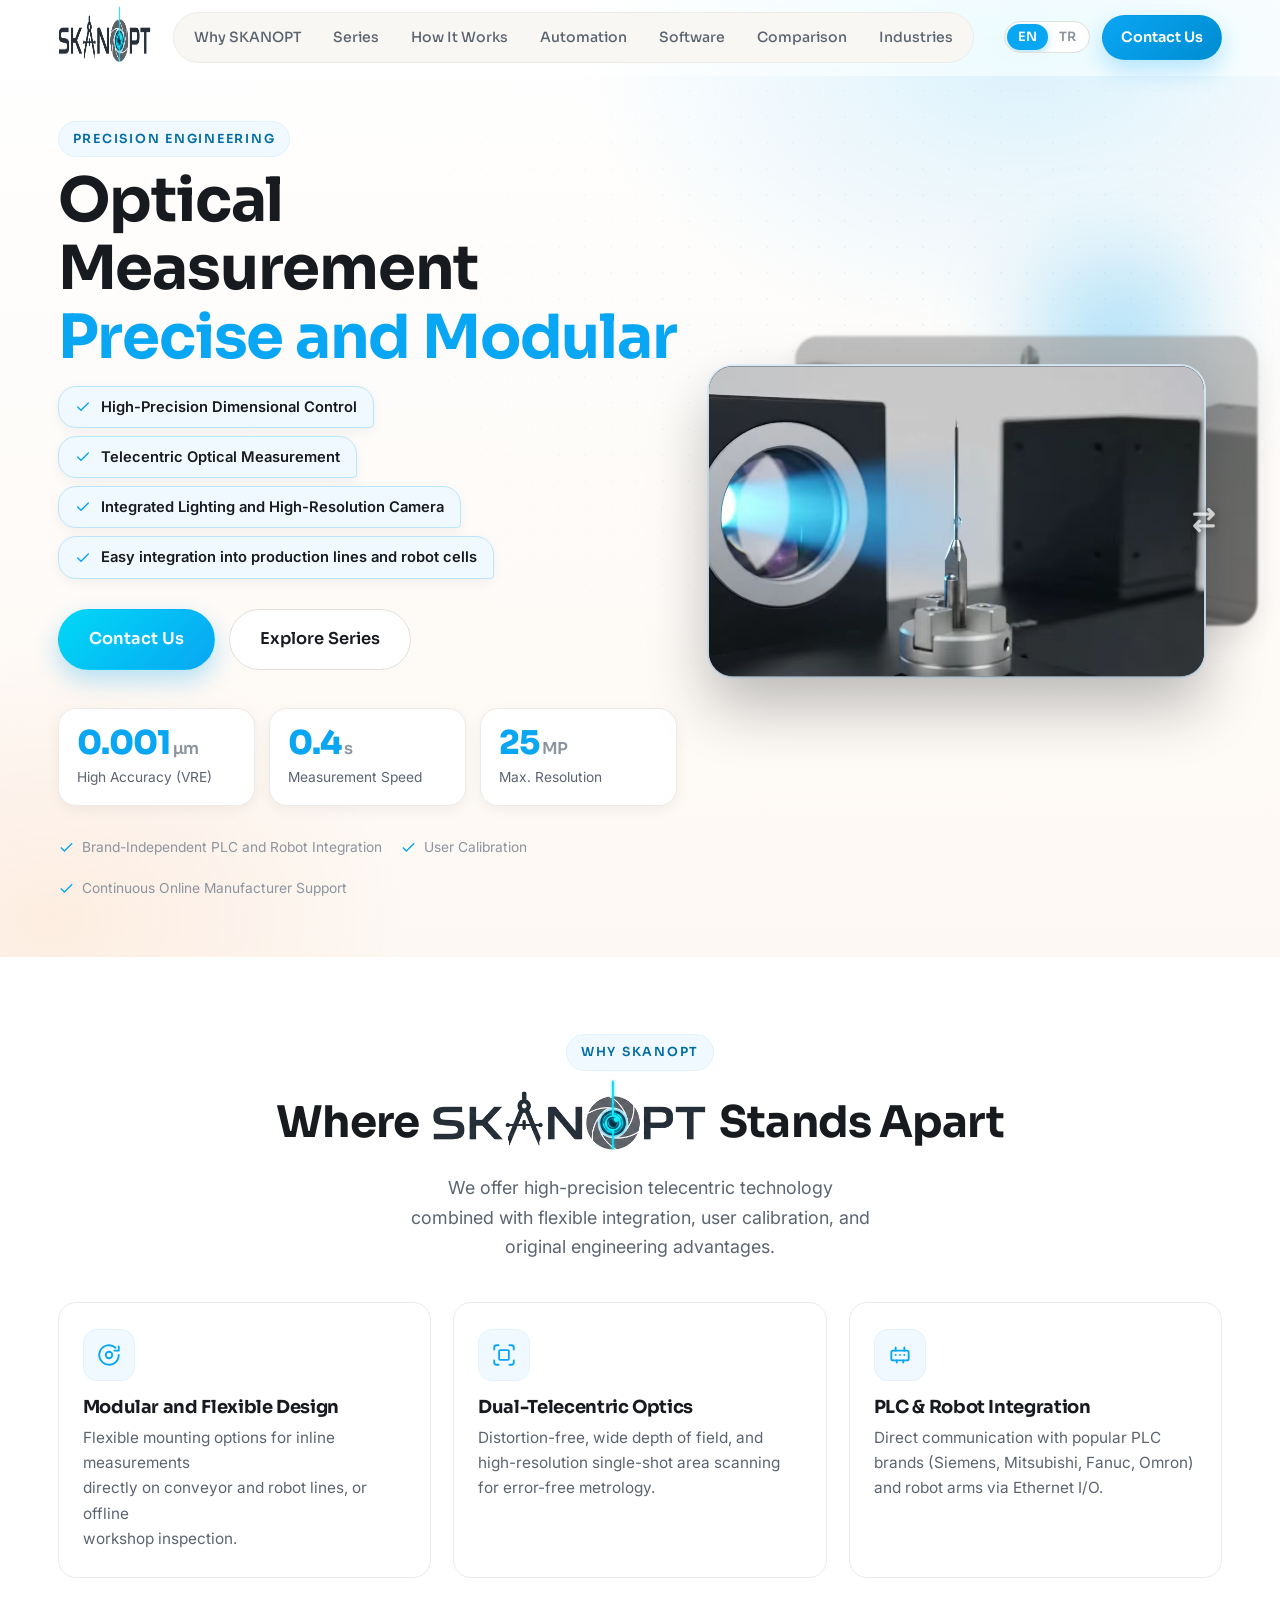
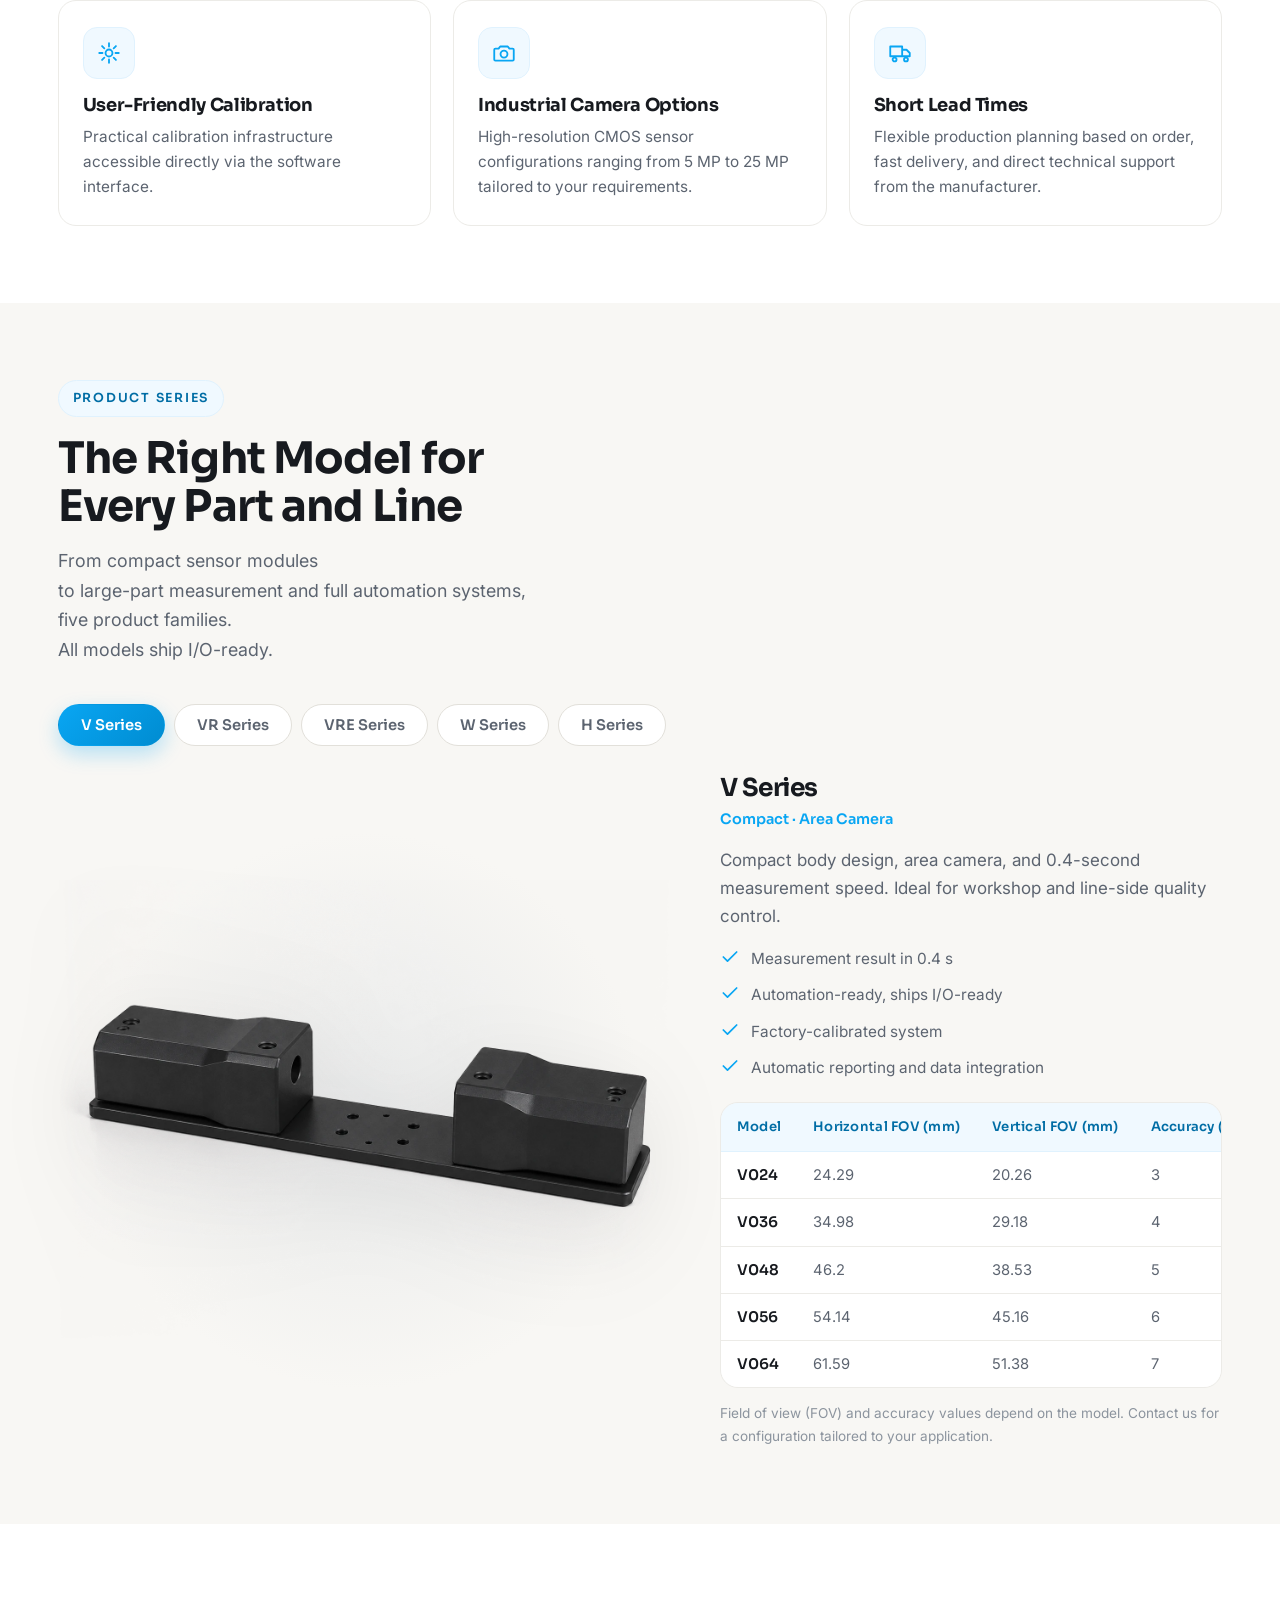
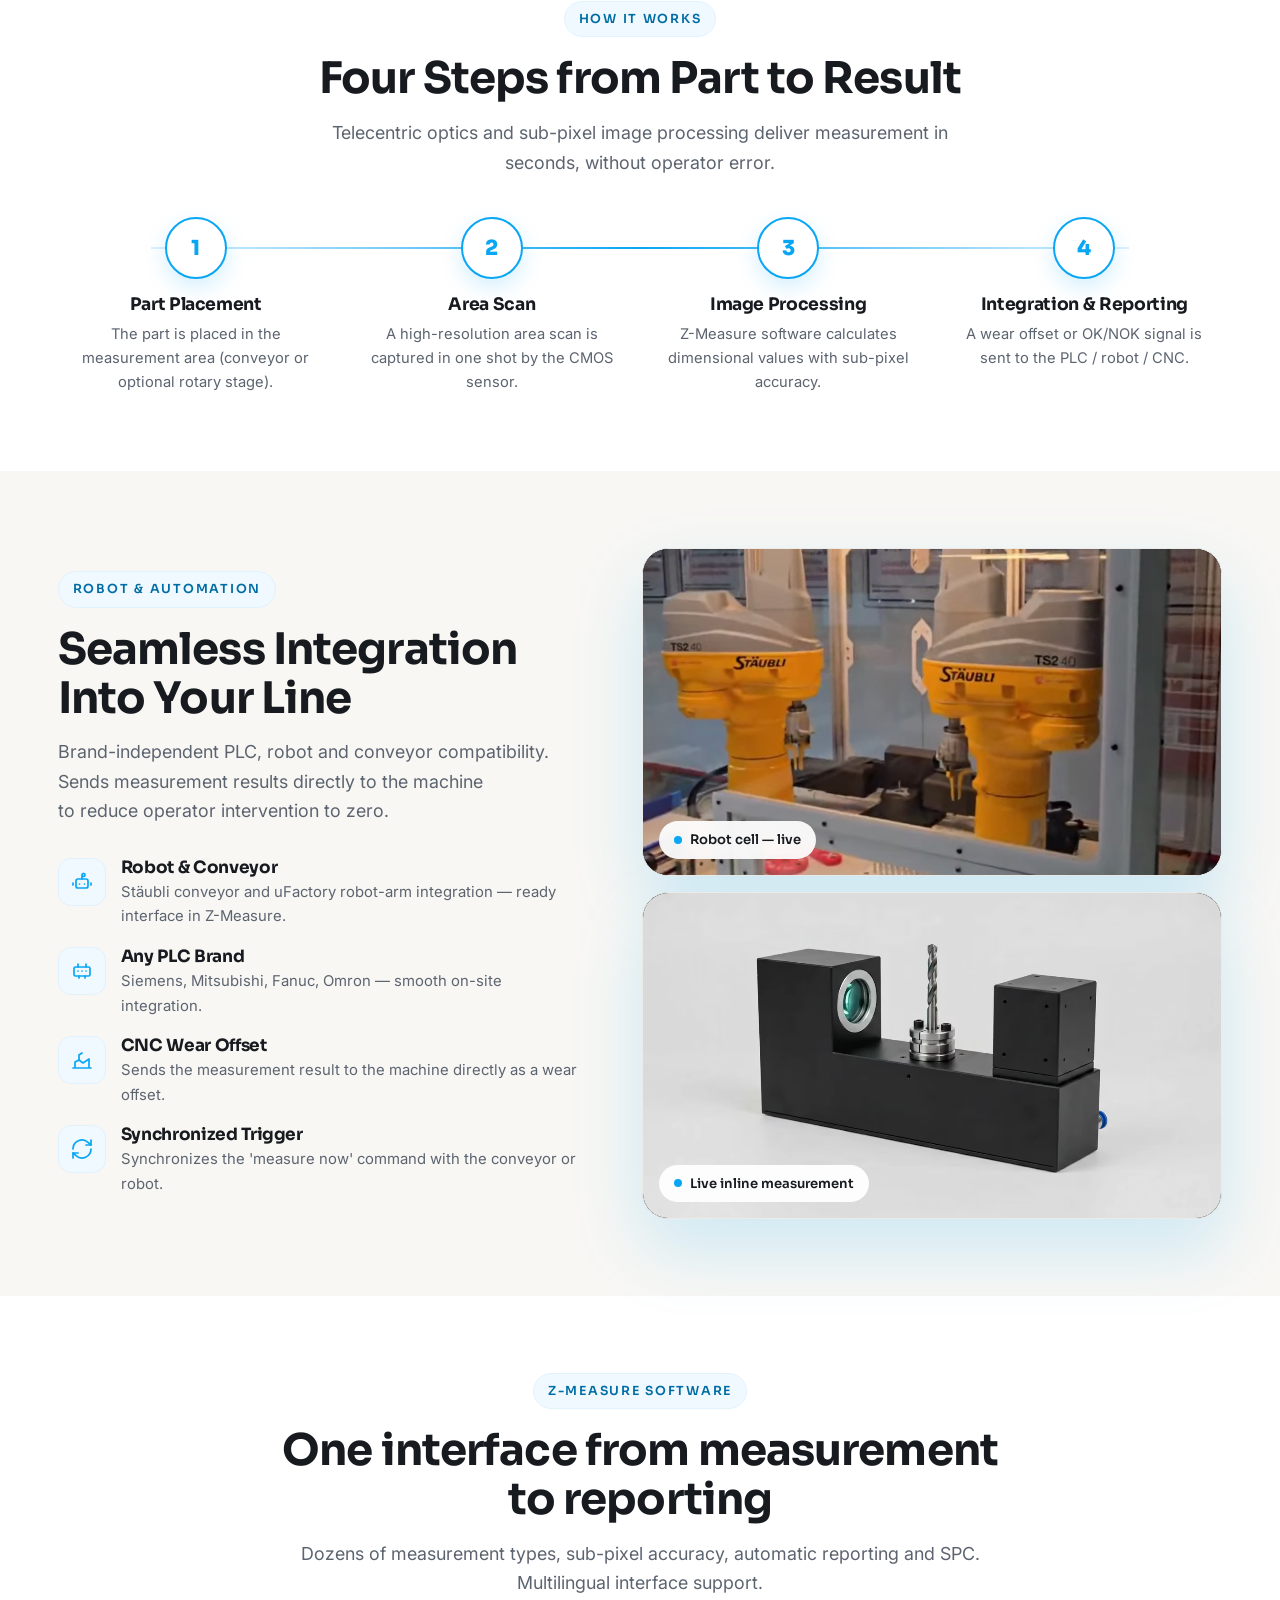
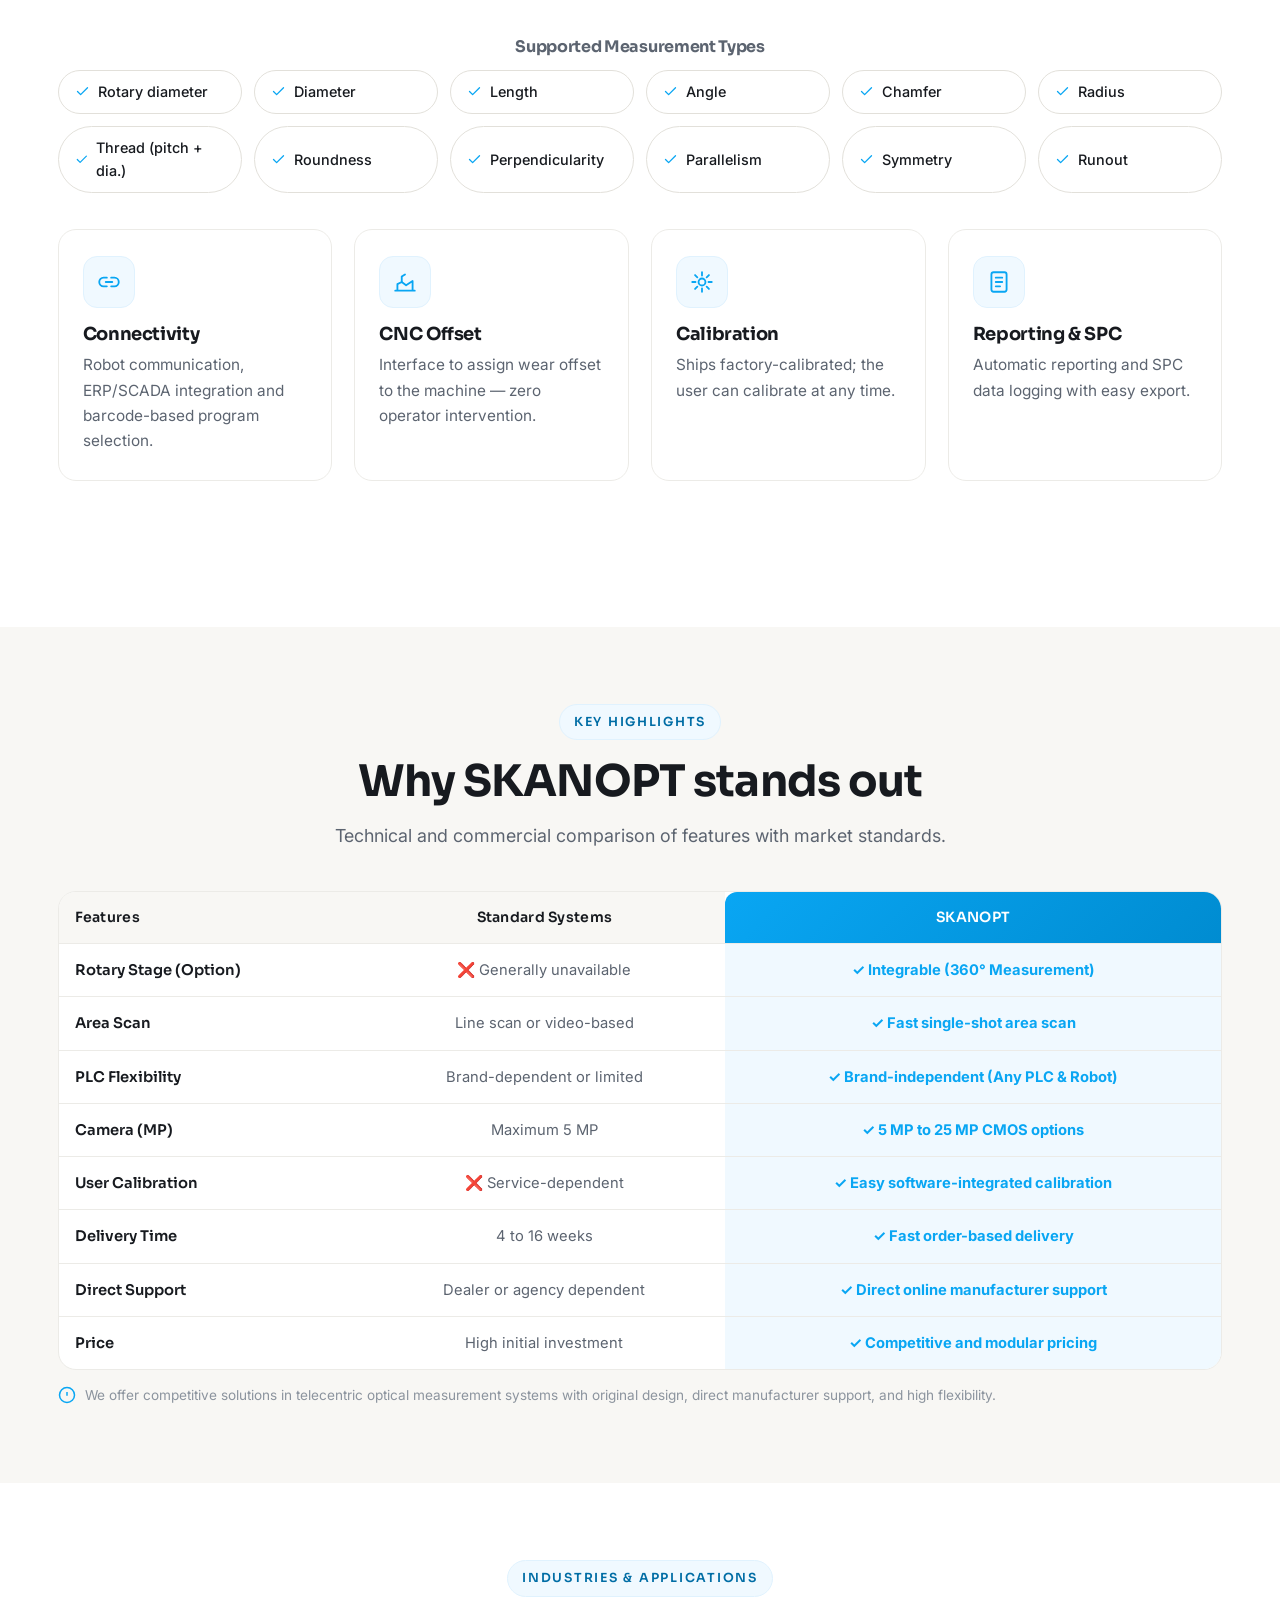
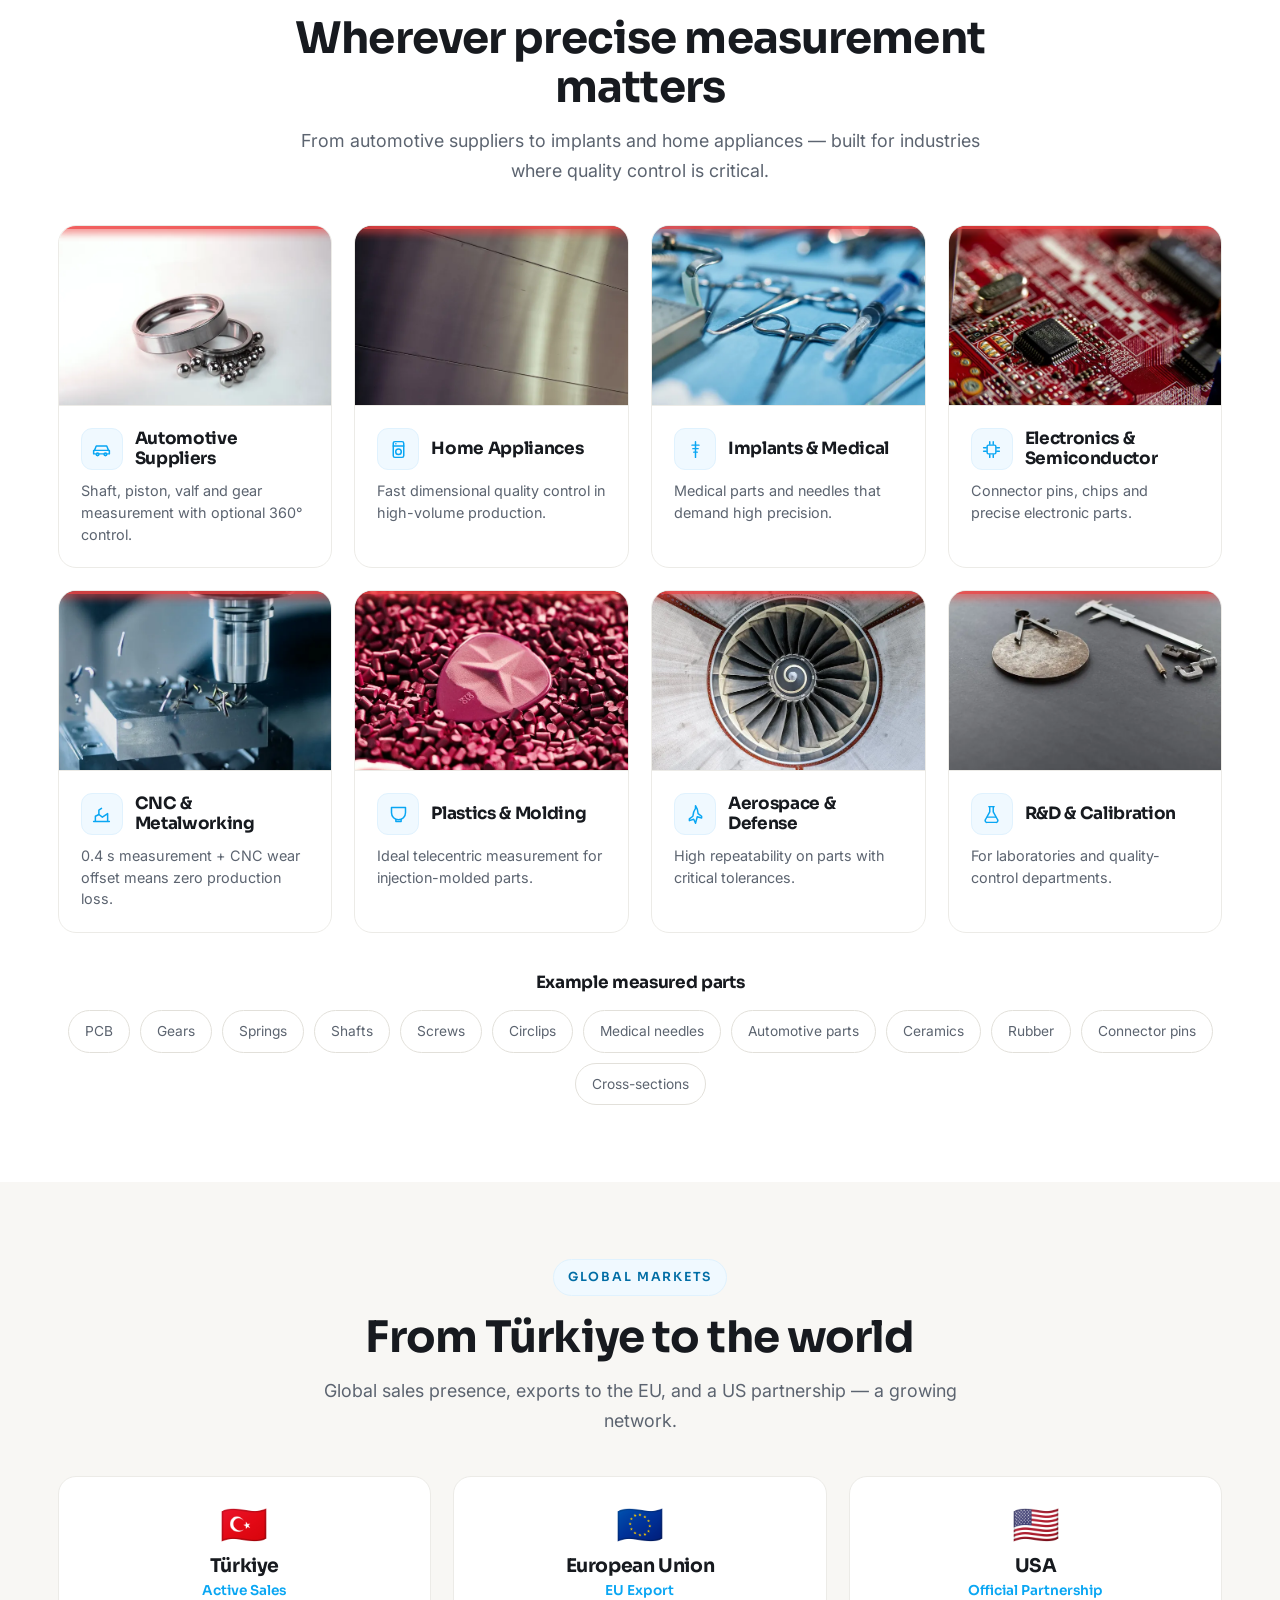
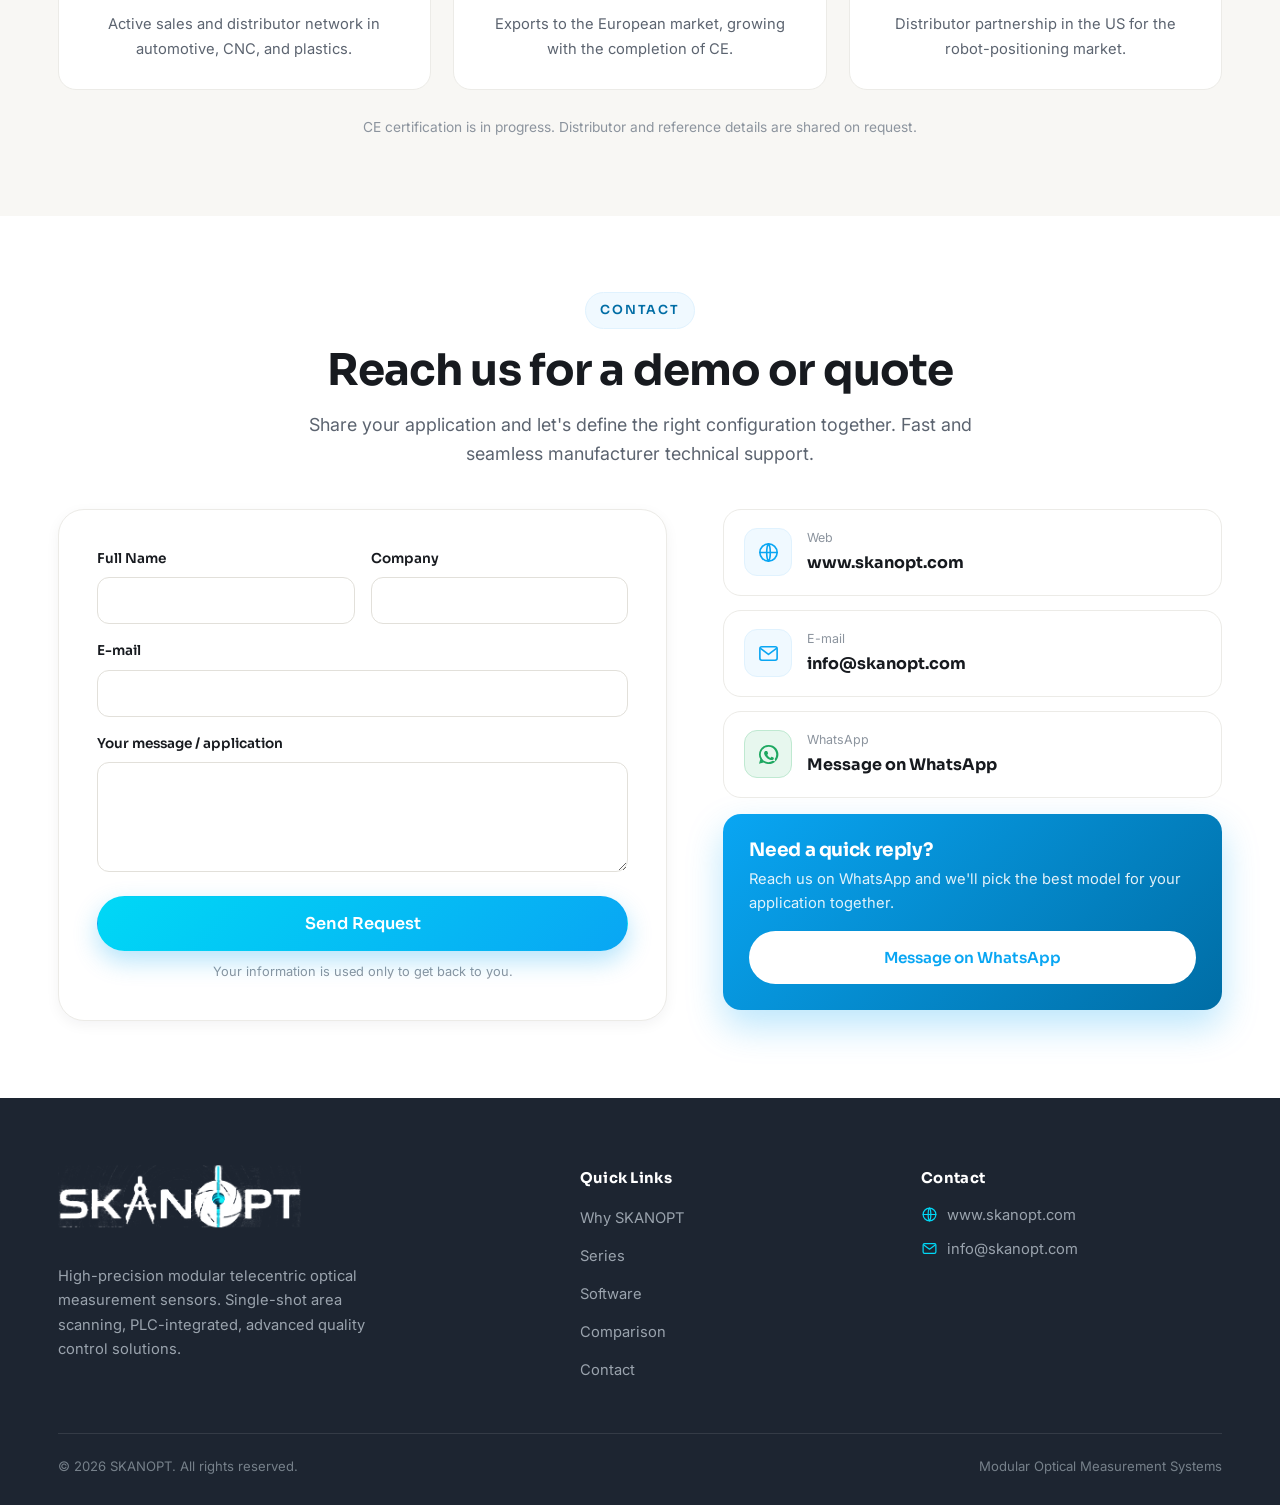
==== index.html @ ce35e995 "Fix: Why SKANOPT menu links smooth scroll to section, correct navigation highlighting on scroll up, " ====
<!DOCTYPE html>
<html lang="en">
<head>
<meta charset="UTF-8">
<meta name="viewport" content="width=device-width, initial-scale=1">
<title data-i18n="meta.title">SKANOPT · Telecentric Optical Measurement Sensors | 2D Dimensional Inspection</title>
<meta name="description" data-i18n="meta.desc" content="SKANOPT modular telecentric 2D optical measurement sensors: high-resolution single-shot area scanning, brand-independent PLC and robot integration, user-defined calibration and short lead times.">
<meta name="theme-color" content="#f26a1b">
<meta name="robots" content="index,follow">

<!-- Open Graph / Twitter -->
<meta property="og:type" content="website">
<meta property="og:site_name" content="SKANOPT">
<meta property="og:title" content="SKANOPT · Telecentric Optical Measurement Sensors">
<meta property="og:description" content="Modular telecentric 2D optical measurement sensors for high-precision dimensional control.">
<meta property="og:image" content="assets/img/og-image.jpg">
<meta name="twitter:card" content="summary_large_image">
<link rel="canonical" href="https://www.skanopt.com/">
<link rel="alternate" hreflang="tr" href="https://www.skanopt.com/?lang=tr">
<link rel="alternate" hreflang="en" href="https://www.skanopt.com/">
<link rel="alternate" hreflang="x-default" href="https://www.skanopt.com/">

<!-- favicon -->
<link rel="icon" href="assets/img/favicon.svg" type="image/svg+xml">
<link rel="icon" href="assets/img/favicon-32.png" sizes="32x32" type="image/png">
<link rel="apple-touch-icon" href="assets/img/apple-touch-icon.png">

<!-- fonts -->
<link rel="preconnect" href="https://fonts.googleapis.com">
<link rel="preconnect" href="https://fonts.gstatic.com" crossorigin>
<link href="https://fonts.googleapis.com/css2?family=Inter:wght@400;500;600;700&family=Sora:wght@500;600;700;800&display=swap" rel="stylesheet">

<link rel="stylesheet" href="css/styles.css">

<!-- JSON-LD -->
<script type="application/ld+json">
{
  "@context":"https://schema.org",
  "@type":"Organization",
  "name":"SKANOPT",
  "description":"Precise and modular telecentric 2D optical dimensional measurement systems.",
  "url":"https://www.skanopt.com",
  "logo":"https://www.skanopt.com/assets/img/apple-touch-icon.png",
  "makesOffer":{"@type":"Product","name":"SKANOPT Optical Measurement System","category":"Optical Dimensional Measurement Device"}
}
</script>
</head>
<body>
<a href="#top" class="skip-link" data-i18n="a11y.skip">Skip to content</a>
<div class="scroll-progress" id="scrollProgress"></div>

<!-- ===================== HEADER ===================== -->
<header class="header" id="header">
  <div class="header__inner">
    <a href="#top" class="brand" aria-label="SKANOPT">
      <img src="assets/img/logo.png?v=3" alt="SKANOPT Logo" class="brand__img">
    </a>

    <nav class="nav" aria-label="Main menu">
      <a href="#neden" data-i18n="nav.why">Why SKANOPT</a>
      <a href="#seriler" data-i18n="nav.series">Series</a>
      <a href="#nasil" data-i18n="nav.how">How It Works</a>
      <a href="#otomasyon" data-i18n="nav.automation">Automation</a>
      <a href="#yazilim" data-i18n="nav.software">Software</a>
      <a href="#karsilastirma" data-i18n="nav.compare">Comparison</a>
      <a href="#sektorler" data-i18n="nav.sectors">Industries</a>
    </nav>

    <div class="header__actions">
      <div class="lang" role="group" aria-label="Language">
        <button data-lang="en" class="active">EN</button>
        <button data-lang="tr">TR</button>
      </div>
      <a href="#iletisim" class="btn btn-primary" data-i18n="cta.demo">Contact Us</a>
      <button class="burger" id="burger" aria-label="Menu" aria-expanded="false"><span></span></button>
    </div>
  </div>
</header>

<!-- mobil menü -->
<div class="mobile-nav" id="mobileNav">
  <div class="mobile-nav__lang">
    <div class="lang" role="group" aria-label="Language">
      <button data-lang="en" class="active">EN</button>
      <button data-lang="tr">TR</button>
    </div>
  </div>
  <a href="#neden" data-i18n="nav.why">Why SKANOPT</a>
  <a href="#seriler" data-i18n="nav.series">Series</a>
  <a href="#nasil" data-i18n="nav.how">How It Works</a>
  <a href="#otomasyon" data-i18n="nav.automation">Automation</a>
  <a href="#yazilim" data-i18n="nav.software">Software</a>
  <a href="#karsilastirma" data-i18n="nav.compare">Comparison</a>
  <a href="#sektorler" data-i18n="nav.sectors">Industries</a>
  <a href="#iletisim" data-i18n="nav.contact">Contact</a>
  <a href="#iletisim" class="btn btn-primary btn-block" data-i18n="cta.demo">Contact Us</a>
</div>

<main id="top">

<!-- ===================== HERO ===================== -->
<section class="hero">
  <div class="container hero__grid">
    <div class="hero__content">
      <span class="eyebrow" data-i18n="hero.badge">Precision Engineering</span>
      <h1 class="hero__title"><span data-i18n="hero.t1"></span><span class="text-brand" data-i18n="hero.t2"></span><span data-i18n="hero.t3"></span></h1>
      <div class="hero__sub-chips" id="heroSubChips"></div>

      <div class="hero__cta">
        <a href="#iletisim" class="btn btn-accent btn-lg" data-i18n="cta.demo">Contact Us</a>
        <a href="#seriler" class="btn btn-ghost btn-lg" data-i18n="cta.series">Explore Series</a>
      </div>

      <div class="hero__stats">
        <div class="stat"><div class="stat__num" data-count="0.001" data-decimals="3">0.001<span class="u">µm</span></div><div class="stat__label" data-i18n="hero.stat1">High Accuracy (VRE)</div></div>
        <div class="stat"><div class="stat__num" data-count="0.4" data-decimals="1">0.4<span class="u" data-i18n="hero.secUnit">s</span></div><div class="stat__label" data-i18n="hero.stat2">Measurement Speed</div></div>
        <div class="stat"><div class="stat__num" data-count="25">25<span class="u" data-i18n="hero.resolUnit">MP</span></div><div class="stat__label" data-i18n="hero.stat3">Max. Resolution</div></div>
      </div>

      <div class="hero__trust">
        <span class="tg"><svg viewBox="0 0 24 24" fill="none" stroke="currentColor" stroke-width="2"><path d="M20 6 9 17l-5-5"/></svg><span data-i18n="hero.trust1">Brand-Independent PLC and Robot Integration</span></span>
        <span class="tg"><svg viewBox="0 0 24 24" fill="none" stroke="currentColor" stroke-width="2"><path d="M20 6 9 17l-5-5"/></svg><span data-i18n="hero.trust2">User Calibration</span></span>
        <span class="tg"><svg viewBox="0 0 24 24" fill="none" stroke="currentColor" stroke-width="2"><path d="M20 6 9 17l-5-5"/></svg><span data-i18n="hero.trust3">Continuous Online Manufacturer Support</span></span>
      </div>
    </div>

    <div class="hero__media">
      <span class="glow" aria-hidden="true"></span>
      <div class="video-stack">
        <!-- Birinci Kart: Ölçüm Cihazı Gövdesi (Varsayılan olarak aktif/önde) -->
        <div class="video-card card-primary active" id="heroCard1" aria-label="SKANOPT Measurement System">
          <div class="video-card__frame">
            <video muted loop autoplay playsinline preload="metadata" poster="assets/img/product-poster.jpg?v=1">
              <source src="assets/video/product.mp4?v=1" type="video/mp4">
              <source src="assets/video/product.webm?v=1" type="video/webm">
            </video>
          </div>
        </div>
        
        <!-- İkinci Kart: Uygulama Matkap Ölçümü (Arka planda/ikincil) -->
        <div class="video-card card-secondary" id="heroCard2" aria-label="Drill Measurement Integration">
          <div class="video-card__frame">
            <video muted loop autoplay playsinline preload="metadata" poster="assets/img/automation-poster.jpg?v=3">
              <source src="assets/video/automation.mp4?v=3" type="video/mp4">
              <source src="assets/video/automation.webm?v=3" type="video/webm">
            </video>
          </div>
        </div>
        
        <!-- Döner Değiştirme Butonu (Dönmeli Ok) -->
        <button class="video-swap-btn" aria-label="Swap Videos" id="videoSwapBtn">
          <svg viewBox="0 0 24 24" fill="none" stroke="currentColor" stroke-width="2.8" stroke-linecap="round" stroke-linejoin="round">
            <path d="M20 17H4M4 17l4 4M4 17l4-4M4 7h16M20 7l-4 4M20 7l-4-4" />
          </svg>
        </button>
      </div>
    </div>
  </div>
</section>

<!-- ===================== NEDEN ===================== -->
<section class="section" id="neden">
  <div class="container">
    <div class="section__head center" data-reveal>
      <a href="fuardan%20firma%20bulma/lead_finder/index.html" target="_blank" class="eyebrow" data-i18n="why.eyebrow" style="text-decoration: none; cursor: pointer;">Why SKANOPT</a>
      <h2 class="section__title section__title--brand-logo" id="whyTitleContainer"></h2>
      <p class="section__sub" data-i18n="why.sub">We offer high-precision telecentric technology combined with flexible integration, user calibration, and original engineering advantages.</p>
    </div>
    <div class="grid grid-3" id="whyGrid" data-reveal></div>
  </div>
</section>

<!-- ===================== SERİLER ===================== -->
<section class="section section--soft" id="seriler">
  <div class="container">
    <div class="section__head" data-reveal>
      <span class="eyebrow" data-i18n="series.eyebrow">Product Series</span>
      <h2 class="section__title" data-i18n="series.title">The Right Model for Every Part and Line</h2>
      <p class="section__sub" data-i18n="series.sub">From compact sensor modules to large-part measurement and full automation systems, five product families. All models ship I/O-ready.</p>
    </div>
    <div class="tabs" id="seriesTabs" role="tablist" data-reveal></div>
    <div id="seriesPanels" data-reveal></div>
  </div>
</section>

<!-- ===================== NASIL ÇALIŞIR ===================== -->
<section class="section" id="nasil">
  <div class="container">
    <div class="section__head center" data-reveal>
      <span class="eyebrow" data-i18n="how.eyebrow">How It Works</span>
      <h2 class="section__title" data-i18n="how.title">Four Steps from Part to Result</h2>
      <p class="section__sub" data-i18n="how.sub">Telecentric optics and sub-pixel image processing deliver measurement in seconds, without operator error.</p>
    </div>
    <div class="steps" id="stepsGrid" data-reveal></div>
  </div>
</section>

<!-- ===================== OTOMASYON ===================== -->
<section class="section section--soft" id="otomasyon">
  <div class="container auto__grid">
    <div data-reveal>
      <span class="eyebrow" data-i18n="auto.eyebrow">Robot &amp; Automation</span>
      <h2 class="section__title" data-i18n="auto.title">Seamless Integration Into Your Line</h2>
      <p class="section__sub" data-i18n="auto.sub">Brand-independent PLC, robot and conveyor compatibility. Sends measurement results directly to the machine to reduce operator intervention to zero.</p>
      <div class="auto__points" id="autoPoints"></div>
    </div>
    <div data-reveal style="display:grid;gap:16px">
      <div class="video-frame">
        <video id="autoVideo" poster="assets/img/cell-poster.jpg" muted loop autoplay playsinline preload="metadata">
          <source src="assets/video/cell.webm" type="video/webm">
          <source src="assets/video/cell.mp4" type="video/mp4">
        </video>
        <div class="tag"><span class="live"></span><span data-i18n="auto.videoTag2">Robot cell — live</span></div>
      </div>
      <div class="video-frame">
        <video muted loop autoplay playsinline preload="metadata">
          <source src="assets/video/automation.mp4?v=3" type="video/mp4">
          <source src="assets/video/automation.webm?v=3" type="video/webm">
        </video>
        <div class="tag"><span class="live"></span><span data-i18n="auto.videoTag">Live inline measurement</span></div>
      </div>
    </div>
  </div>
</section>

<!-- ===================== YAZILIM ===================== -->
<section class="section" id="yazilim">
  <div class="container">
    <div class="section__head center" data-reveal>
      <span class="eyebrow" data-i18n="sw.eyebrow">Z-Measure Software</span>
      <h2 class="section__title" data-i18n="sw.title">One interface from measurement to reporting</h2>
      <p class="section__sub" data-i18n="sw.sub">Dozens of measurement types, sub-pixel accuracy, automatic reporting and SPC.
Multilingual interface support.</p>
    </div>
    <h3 class="apps" style="text-align:center;font-size:1rem;color:var(--ink-soft);margin-bottom:14px" data-i18n="sw.measHead" data-reveal>Supported Measurement Types</h3>
    <div class="chips" style="justify-content:center" id="measChips" data-reveal></div>
    <div class="grid grid-4" id="swCards" data-reveal></div>
    <div class="badges" style="justify-content:center" id="swBadges" data-reveal></div>
  </div>
</section>

<!-- ===================== KARŞILAŞTIRMA ===================== -->
<section class="section section--soft" id="karsilastirma">
  <div class="container">
    <div class="section__head center" data-reveal>
      <span class="eyebrow" data-i18n="cmp.eyebrow">Key Highlights</span>
      <h2 class="section__title" data-i18n="cmp.title">Why SKANOPT stands out</h2>
      <p class="section__sub" data-i18n="cmp.sub">Technical and commercial comparison of features with market standards.</p>
    </div>
    <div class="compare-wrap" data-reveal>
      <table class="compare" id="compareTable"></table>
    </div>
    <p class="compare-note" data-reveal>
      <svg viewBox="0 0 24 24" fill="none" stroke="currentColor" stroke-width="2"><circle cx="12" cy="12" r="10"/><path d="M12 8v5M12 16h.01"/></svg>
      <span data-i18n="cmp.note">We offer competitive solutions in telecentric optical measurement systems with original design, direct manufacturer support, and high flexibility.</span>
    </p>
  </div>
</section>

<!-- ===================== SEKTÖRLER ===================== -->
<section class="section" id="sektorler">
  <div class="container">
    <div class="section__head center" data-reveal>
      <span class="eyebrow" data-i18n="sec.eyebrow">Industries &amp; Applications</span>
      <h2 class="section__title" data-i18n="sec.title">Wherever precise measurement matters</h2>
      <p class="section__sub" data-i18n="sec.sub">From automotive suppliers to implants and home appliances — built for industries where quality control is critical.</p>
    </div>
    <div class="grid grid-4" id="sectorGrid" data-reveal></div>
    <div class="apps" data-reveal>
      <h3 data-i18n="sec.appsHead">Example measured parts</h3>
      <div class="apps__strip" id="appsStrip"></div>
    </div>
  </div>
</section>

<!-- ===================== REFERANSLAR ===================== -->
<section class="section section--soft" id="referanslar">
  <div class="container">
    <div class="section__head center" data-reveal>
      <span class="eyebrow" data-i18n="ref.eyebrow">Global Markets</span>
      <h2 class="section__title" data-i18n="ref.title">From Türkiye to the world</h2>
      <p class="section__sub" data-i18n="ref.sub">Global sales presence, exports to the EU, and a US partnership — a growing network.</p>
    </div>
    <div class="refs" id="refsGrid" data-reveal></div>
    <p class="ref-note" data-i18n="ref.note" data-reveal>CE certification is in progress. Distributor and reference details are shared on request.</p>
  </div>
</section>

<!-- ===================== İLETİŞİM ===================== -->
<section class="section" id="iletisim">
  <div class="container">
    <div class="section__head center" data-reveal>
      <span class="eyebrow" data-i18n="contact.eyebrow">Contact</span>
      <h2 class="section__title" data-i18n="contact.title">Reach us for a demo or quote</h2>
      <p class="section__sub" data-i18n="contact.sub">Share your application and let's define the right configuration together. Fast and seamless manufacturer technical support.</p>
    </div>

    <div class="contact__grid">
      <form class="form" id="contactForm" data-reveal novalidate>
        <div class="form__row">
          <div class="field"><label for="f-name" data-i18n="contact.name">Full Name</label><input id="f-name" name="name" type="text" required></div>
          <div class="field"><label for="f-company" data-i18n="contact.company">Company</label><input id="f-company" name="company" type="text"></div>
        </div>
        <div class="field"><label for="f-email" data-i18n="contact.email">E-mail</label><input id="f-email" name="email" type="email" required></div>
        <div class="field"><label for="f-msg" data-i18n="contact.message">Your message / application</label><textarea id="f-msg" name="message" required></textarea></div>
        <button type="submit" class="btn btn-accent btn-lg btn-block" data-i18n="contact.submit">Send Request</button>
        <p class="form__note" data-i18n="contact.note">Your information is used only to get back to you.</p>
        <div class="form__msg" id="formMsg" role="status"></div>
      </form>

      <div>
        <div class="contact__methods" id="contactMethods"></div>
        <div class="contact__cta">
          <h3 data-i18n="contact.ctaTitle">Need a quick reply?</h3>
          <p data-i18n="contact.ctaText">Reach us on WhatsApp and we'll pick the best model for your application together.</p>
          <a href="#" id="waCta" class="btn btn-block" style="background:#fff;color:var(--brand)" data-i18n="contact.ctaBtn">Message on WhatsApp</a>
        </div>
      </div>
    </div>
  </div>
</section>

</main>

<!-- ===================== FOOTER ===================== -->
<footer class="footer">
  <div class="container">
    <div class="footer__grid">
      <div>
        <div class="brand">
          <img src="assets/img/logo-light.png?v=3" alt="SKANOPT Logo" class="brand__img">
        </div>
        <p class="footer__about" data-i18n="footer.about">High-precision modular telecentric
optical measurement sensors. Single-shot area scanning, PLC-integrated, advanced quality control solutions.</p>
      </div>
      <div>
        <h4 data-i18n="footer.quick">Quick Links</h4>
        <ul class="footer__links">
          <li><a href="#neden" data-i18n="nav.why">Why SKANOPT</a></li>
          <li><a href="#seriler" data-i18n="nav.series">Series</a></li>
          <li><a href="#yazilim" data-i18n="nav.software">Software</a></li>
          <li><a href="#karsilastirma" data-i18n="nav.compare">Comparison</a></li>
          <li><a href="#iletisim" data-i18n="nav.contact">Contact</a></li>
        </ul>
      </div>
      <div>
        <h4 data-i18n="footer.contactH">Contact</h4>
        <ul class="footer__contact" id="footerContact"></ul>
      </div>
    </div>
    <div class="footer__bottom">
      <span>© <span id="year"></span> SKANOPT. <span data-i18n="footer.rights">All rights reserved.</span></span>
      <span data-i18n="footer.disclaimer">Modular Optical Measurement Systems</span>
    </div>
  </div>
</footer>

<script src="js/config.js"></script>
<script src="js/i18n.js"></script>
<script src="js/main.js"></script>
</body>
</html>
---- css/styles.css ----
/* ============================================================
   SKANOPT · Optik Ölçüm Sistemleri
   Tasarım sistemi — beyaz · modern · ferah · güvenilir · turuncu
   ============================================================ */

:root{
  /* ============================================================
     TEMA SEÇİMİ (Kolay Geri Dönüş İçin)
     Turuncu temaya dönmek için aşağıdaki "Mavi Işık Teması" bloğunu yorum satırı yapıp,
     "Turuncu Tema" bloğundaki yorum satırlarını kaldırabilirsiniz.
     ============================================================ */

  /* --- Mavi Işık Teması (Aktif) --- */
  --brand:#09a6f3;              /* Logo üzerindeki mavi ışık renginin ana tonu */
  --brand-600:#008cd1;          /* Hover ve buton durumları için koyulaştırılmış mavi */
  --brand-700:#006da5;          /* Yüksek kontrastlı metinler için daha koyu mavi */
  --brand-050:#f0f9ff;          /* Arka plan dolguları için çok açık mavi */
  --brand-100:#e0f2fe;          /* Hafif belirgin dolgular için açık mavi */
  --brand-200:#bae6fd;          /* Çerçeve ve sınırlar için mavi tonu */
  --accent:#00d8f6;             /* Logodaki dikey çizginin tam parlak neon cyan/mavi rengi */
  --brand-rgb:9, 166, 243;      /* Gölgeler ve saydam efektler için RGB değeri */

  /* --- Orijinal Turuncu Tema (Pasif - Geri dönmek için aktif edin) ---
  --brand:#f26a1b;
  --brand-600:#e15d12;
  --brand-700:#c44e0a;
  --brand-050:#fef3ea;
  --brand-100:#fbdcc2;
  --brand-200:#f6bd8c;
  --accent:#ff8a3d;
  --brand-rgb:242, 106, 27;
  */

  /* renkler — beyaz zemin ve genel tonlar */
  --bg:#ffffff;
  --bg-soft:#f8f7f4;
  --bg-soft2:#f2efe9;
  --ink:#171a1f;
  --ink-soft:#5c6470;
  --ink-faint:#8c949e;
  --slate:#1d2531;             /* derin kontrast (footer/koyu) */
  --line:#ecebe7;
  --line-2:#e2e0da;
  --white:#fff;

  /* tipografi */
  --f-head:'Sora',-apple-system,BlinkMacSystemFont,'Segoe UI',Roboto,sans-serif;
  --f-body:'Inter',-apple-system,BlinkMacSystemFont,'Segoe UI',Roboto,sans-serif;

  /* ölçek */
  --container:1500px;
  --radius:18px;
  --radius-sm:12px;
  --radius-lg:26px;
  --shadow-sm:0 4px 14px rgba(23,26,31,.05);
  --shadow:0 16px 44px rgba(23,26,31,.09);
  --shadow-lg:0 30px 70px rgba(var(--brand-rgb),.18);
  --header-h:76px;
  --ease:cubic-bezier(.22,.61,.36,1);
  --ease-spring:cubic-bezier(.34,1.56,.64,1);
}

/* ---------- reset ---------- */
*,*::before,*::after{box-sizing:border-box;margin:0;padding:0}
html{scroll-behavior:smooth;scroll-padding-top:calc(var(--header-h) + 16px);-webkit-text-size-adjust:100%;overflow-x:hidden}
body{
  font-family:var(--f-body);color:var(--ink);background:var(--bg);
  line-height:1.65;font-size:clamp(15px,1vw + 12px,17px);
  -webkit-font-smoothing:antialiased;overflow-x:hidden;
}
img,video,svg{max-width:100%;display:block}
a{color:inherit;text-decoration:none}
button{font-family:inherit;cursor:pointer;border:none;background:none}
ul{list-style:none}
h1,h2,h3,h4{font-family:var(--f-head);font-weight:700;line-height:1.12;letter-spacing:-.02em;color:var(--ink)}
::selection{background:var(--brand-100);color:var(--brand-700)}

/* ---------- yardımcılar ---------- */
.container{width:100%;max-width:var(--container);margin-inline:auto;padding-inline:clamp(22px,4.5vw,64px)}
.section{padding-block:clamp(64px,9vw,120px);position:relative}
.section--soft{background:var(--bg-soft)}
.eyebrow{
  display:inline-flex;align-items:center;gap:8px;
  font-family:var(--f-head);font-weight:600;font-size:.78rem;letter-spacing:.14em;
  text-transform:uppercase;color:var(--brand-700);
  background:var(--brand-050);border:1px solid var(--brand-100);
  padding:7px 14px;border-radius:999px;
  transition: all .2s ease;
}
a.eyebrow:hover{
  background:var(--brand-100);
  border-color:var(--brand-200);
  transform:translateY(-2px);
  box-shadow:0 4px 12px rgba(var(--brand-rgb),.1);
}
.section__head{max-width:730px;margin-bottom:clamp(34px,5vw,60px)}
.section__head.center{margin-inline:auto;text-align:center}
.section__title{font-size:clamp(1.7rem,3.4vw,2.75rem);margin:18px 0 14px}
.section__sub{color:var(--ink-soft);font-size:clamp(1rem,1.4vw,1.12rem);max-width:62ch}
.section__head.center .section__sub{margin-inline:auto}
.text-accent{color:var(--accent)}
.text-brand{color:var(--brand)}

/* ---------- scroll ilerleme çubuğu ---------- */
.scroll-progress{position:fixed;top:0;left:0;height:3px;width:0;z-index:1100;
  background:linear-gradient(90deg,var(--brand),var(--accent));box-shadow:0 0 10px rgba(var(--brand-rgb),.5)}

/* ---------- butonlar ---------- */
.btn{
  display:inline-flex;align-items:center;justify-content:center;gap:9px;
  font-family:var(--f-head);font-weight:600;font-size:.95rem;
  padding:13px 24px;border-radius:999px;position:relative;overflow:hidden;
  transition:transform .25s var(--ease),box-shadow .25s var(--ease),background .2s,color .2s,border-color .2s;
  white-space:nowrap;border:1.5px solid transparent;
}
.btn svg{width:18px;height:18px;transition:transform .25s var(--ease)}
.btn-primary{background:linear-gradient(135deg,var(--brand),var(--brand-600));color:#fff;box-shadow:0 10px 24px rgba(var(--brand-rgb),.28)}
.btn-primary:hover{transform:translateY(-2px);box-shadow:0 18px 36px rgba(var(--brand-rgb),.38)}
.btn-primary:hover svg{transform:translateX(3px)}
.btn-accent{background:linear-gradient(135deg,var(--accent),var(--brand));color:#fff;box-shadow:0 10px 24px rgba(var(--brand-rgb),.3)}
.btn-accent:hover{transform:translateY(-2px);box-shadow:0 18px 38px rgba(var(--brand-rgb),.42)}
.btn-accent:hover svg{transform:translateX(3px)}
.btn-ghost{background:#fff;color:var(--ink);border-color:var(--line-2)}
.btn-ghost:hover{border-color:var(--brand);color:var(--brand);transform:translateY(-2px)}
.btn-lg{padding:16px 30px;font-size:1.02rem}
.btn-block{width:100%}

/* ---------- header (modern) ---------- */
.header{
  position:fixed;inset:0 0 auto 0;height:var(--header-h);z-index:1000;display:flex;align-items:center;
  background:rgba(255,255,255,.6);backdrop-filter:saturate(180%) blur(16px);-webkit-backdrop-filter:saturate(180%) blur(16px);
  border-bottom:1px solid transparent;transition:height .3s var(--ease),border-color .3s,box-shadow .3s,background .3s;
}
.header.scrolled{height:64px;border-bottom-color:var(--line);box-shadow:0 8px 30px rgba(23,26,31,.07);background:rgba(255,255,255,.85)}
.header__inner{display:flex;align-items:center;gap:22px;width:100%;max-width:var(--container);margin-inline:auto;padding-inline:clamp(22px,4.5vw,64px)}
.brand{display:flex;align-items:center;gap:11px;font-family:var(--f-head);font-weight:800;font-size:1.34rem;letter-spacing:-.01em}
.brand__mark{width:34px;height:34px;flex:none;transition:transform .5s var(--ease-spring)}
.brand:hover .brand__mark{transform:rotate(90deg)}
.brand .b-skan{color:var(--ink)}
.brand .b-opt{color:var(--brand)}
.nav{display:flex;align-items:center;gap:2px;margin-inline:auto;background:var(--bg-soft);border:1px solid var(--line);border-radius:999px;padding:5px}
.nav a{
  font-family:var(--f-head);font-weight:500;font-size:.88rem;color:var(--ink-soft);white-space:nowrap;
  padding:8px 15px;border-radius:999px;
  transition:color .25s var(--ease),background .25s var(--ease),box-shadow .25s var(--ease),transform .25s var(--ease);
}
.nav a:hover{color:var(--brand);background:#fff;box-shadow:var(--shadow-sm);transform:translateY(-1px)}
.nav a.active{color:#fff;background:linear-gradient(135deg,var(--brand),var(--brand-600));box-shadow:0 6px 16px rgba(var(--brand-rgb),.32)}
.header__actions{display:flex;align-items:center;gap:12px;margin-left:8px}
.lang{display:inline-flex;border:1px solid var(--line-2);border-radius:999px;overflow:hidden;background:#fff;padding:2px}
.lang button{font-family:var(--f-head);font-weight:600;font-size:.8rem;padding:5px 11px;color:var(--ink-faint);border-radius:999px;transition:.25s var(--ease)}
.lang button.active{background:var(--brand);color:#fff;box-shadow:0 4px 10px rgba(var(--brand-rgb),.3)}
.header .btn{padding:10px 18px;font-size:.9rem}
.burger{display:none;width:44px;height:44px;border-radius:12px;border:1px solid var(--line-2);background:#fff;position:relative}
.burger span,.burger span::before,.burger span::after{content:"";position:absolute;left:50%;top:50%;width:18px;height:2px;background:var(--ink);transform:translate(-50%,-50%);transition:.3s;border-radius:2px}
.burger span::before{transform:translate(-50%,-7px)}
.burger span::after{transform:translate(-50%,5px)}
.burger.open span{background:transparent}
.burger.open span::before{transform:translate(-50%,-50%) rotate(45deg)}
.burger.open span::after{transform:translate(-50%,-50%) rotate(-45deg)}

/* mobil menü */
.mobile-nav{position:fixed;inset:var(--header-h) 0 auto 0;z-index:999;background:#fff;border-bottom:1px solid var(--line);box-shadow:var(--shadow);
  transform:translateY(-14px);opacity:0;visibility:hidden;transition:.3s var(--ease);padding:14px clamp(20px,5vw,40px) 22px}
.mobile-nav.open{transform:none;opacity:1;visibility:visible}
.mobile-nav a{display:block;font-family:var(--f-head);font-weight:600;color:var(--ink);padding:13px 6px;border-bottom:1px solid var(--line)}
.mobile-nav .btn{margin-top:16px}
.mobile-nav__lang{padding:6px 0 14px;border-bottom:1px solid var(--line);margin-bottom:6px;display:flex;justify-content:center}
.mobile-nav__lang .lang{transform:scale(1.08)}

/* ---------- hero ---------- */
.hero{position:relative;padding-top:calc(var(--header-h) + clamp(40px,6vw,80px));padding-bottom:clamp(54px,7vw,104px);overflow:hidden}
.hero::before{content:"";position:absolute;inset:0;z-index:-2;
  background:radial-gradient(58% 50% at 80% 6%,rgba(var(--brand-rgb),.14),transparent 60%),
             radial-gradient(46% 50% at 4% 96%,rgba(255,138,61,.10),transparent 60%),
             linear-gradient(180deg,#fff 0%,#fdf8f3 100%)}
.hero::after{content:"";position:absolute;inset:0;z-index:-1;opacity:.55;
  background-image:radial-gradient(rgba(var(--brand-rgb),.16) 1.3px,transparent 1.3px);background-size:26px 26px;
  -webkit-mask-image:radial-gradient(72% 60% at 72% 32%,#000,transparent 76%);mask-image:radial-gradient(72% 60% at 72% 32%,#000,transparent 76%)}
.hero__grid{display:grid;grid-template-columns:1fr 1.62fr;gap:clamp(20px,2.5vw,42px);align-items:center}
.hero__title{font-size:clamp(2.2rem,5vw,3.8rem);margin:20px 0 18px}
.hero__sub{font-size:clamp(1.02rem,1.6vw,1.2rem);color:var(--ink-soft);max-width:50ch}
.hero__cta{display:flex;flex-wrap:wrap;gap:14px;margin-top:30px}
.hero__stats{display:flex;flex-wrap:wrap;gap:14px;margin-top:38px}
.stat{flex:1 1 140px;background:#fff;border:1px solid var(--line);border-radius:var(--radius);padding:18px 18px 16px;box-shadow:var(--shadow-sm);
  transition:transform .3s var(--ease),box-shadow .3s var(--ease)}
.stat:hover{transform:translateY(-4px);box-shadow:var(--shadow);border-color:var(--brand-100)}
.stat__num{font-family:var(--f-head);font-weight:800;font-size:clamp(1.5rem,2.6vw,2.05rem);color:var(--brand);line-height:1;letter-spacing:-.03em}
.stat__num .u{font-size:.5em;color:var(--ink-faint);margin-left:3px;font-weight:600}
.stat__label{font-size:.86rem;color:var(--ink-soft);margin-top:7px}
.hero__media{position:relative}
.hero__media .frame{position:relative;border-radius:24px;overflow:hidden;background:#0f1216;
  box-shadow:0 34px 70px rgba(23,26,31,.20);transition:transform .5s var(--ease)}
.hero__media:hover .frame{transform:translateY(-5px)}
.hero__media img,.hero__media video{width:100%;aspect-ratio:16/10;object-fit:cover;display:block}
.hero__media .glow{position:absolute;inset:-30% -10% auto auto;width:60%;height:60%;z-index:-1;
  background:radial-gradient(circle,rgba(var(--brand-rgb),.4),transparent 70%);filter:blur(40px)}
.hero__media .float{position:absolute;background:rgba(255,255,255,.96);backdrop-filter:blur(6px);border:1px solid var(--line);box-shadow:var(--shadow);border-radius:14px;padding:12px 16px;display:flex;align-items:center;gap:11px;z-index:2}
.hero__media .float .dot{width:10px;height:10px;border-radius:50%;background:var(--brand);box-shadow:0 0 0 4px rgba(var(--brand-rgb),.18)}
.hero__media .float small{display:block;color:var(--ink-faint);font-size:.72rem}
.hero__media .float b{font-family:var(--f-head);font-size:.95rem}
.hero__media .float.f1{left:-20px;bottom:30px;animation:floaty 5s ease-in-out infinite}
.hero__media .float.f2{right:-14px;top:26px;animation:floaty 6s ease-in-out infinite .6s}
.hero__trust{margin-top:30px;display:flex;align-items:center;gap:18px;flex-wrap:wrap;color:var(--ink-faint);font-size:.86rem}
.hero__trust .tg{display:inline-flex;align-items:center;gap:7px}
.hero__trust svg{width:17px;height:17px;color:var(--brand)}

/* hero giriş animasyonu — içerik DAİMA görünür; yalnızca hafif yukarı kayma (opacity gizleme YOK) */
.hero__content>*{animation:heroRise .7s var(--ease) backwards}
.hero__content>*:nth-child(1){animation-delay:.04s}
.hero__content>*:nth-child(2){animation-delay:.10s}
.hero__content>*:nth-child(3){animation-delay:.16s}
.hero__content>*:nth-child(4){animation-delay:.22s}
.hero__content>*:nth-child(5){animation-delay:.28s}
.hero__content>*:nth-child(6){animation-delay:.34s}
.hero__media{animation:heroRise .8s var(--ease) .15s backwards}
@keyframes heroRise{from{transform:translateY(20px)}to{transform:none}}

/* ---------- grid kart ---------- */
.grid{display:grid;gap:22px}
.grid-3{grid-template-columns:repeat(3,1fr)}
.grid-2{grid-template-columns:repeat(2,1fr)}
.grid-4{grid-template-columns:repeat(4,1fr)}
.card{background:#fff;border:1px solid var(--line);border-radius:var(--radius);padding:26px 24px;position:relative;overflow:hidden;
  transition:transform .3s var(--ease),box-shadow .3s var(--ease),border-color .3s;height:100%}
.card::before{content:"";position:absolute;inset:0 0 auto 0;height:3px;background:linear-gradient(90deg,var(--brand),var(--accent));transform:scaleX(0);transform-origin:left;transition:transform .35s var(--ease)}
.card:hover{transform:translateY(-6px);box-shadow:var(--shadow);border-color:var(--brand-100)}
.card:hover::before{transform:scaleX(1)}
.card__icon{width:52px;height:52px;border-radius:14px;display:grid;place-items:center;margin-bottom:16px;
  background:var(--brand-050);color:var(--brand);border:1px solid var(--brand-100);transition:.35s var(--ease)}
.card:hover .card__icon{background:var(--brand);color:#fff;transform:rotate(-6deg) scale(1.05)}
.card__icon svg{width:26px;height:26px}
.card h3{font-size:1.12rem;margin-bottom:8px}
.card p{color:var(--ink-soft);font-size:.96rem}

/* ---------- seriler / sekmeler ---------- */
.tabs{display:flex;flex-wrap:wrap;gap:9px;margin-bottom:28px}
.tab{font-family:var(--f-head);font-weight:600;font-size:.92rem;color:var(--ink-soft);
  padding:11px 22px;border-radius:999px;border:1px solid var(--line-2);background:#fff;transition:.22s var(--ease)}
.tab:hover{border-color:var(--brand-100);color:var(--brand);transform:translateY(-2px)}
.tab.active{background:linear-gradient(135deg,var(--brand),var(--brand-600));color:#fff;border-color:transparent;box-shadow:0 8px 20px rgba(var(--brand-rgb),.28)}
.panel{display:none}
.panel.active{display:block;animation:fadeUp .5s var(--ease)}
.panel__grid{display:grid;grid-template-columns:1.1fr 0.9fr;gap:48px;align-items:center}
.panel__info,.panel__media{min-width:0}
.panel__media{display:grid;place-items:center;padding:0;align-self:center;background:radial-gradient(circle at center, rgba(210,215,220,0.4) 0%, transparent 65%)}
.panel__media img{width:100%;max-height:600px;object-fit:contain;display:block;
  filter:drop-shadow(0 20px 40px rgba(0,0,0,0.08));
  transition:transform .55s var(--ease), filter .55s var(--ease)}
.panel__media:hover img{transform:translateY(-8px) scale(1.04); filter:drop-shadow(0 30px 50px rgba(0,0,0,0.12))}
.panel__info h3{font-size:1.55rem;margin-bottom:6px}
.panel__tag{color:var(--brand);font-family:var(--f-head);font-weight:600;font-size:.9rem;margin-bottom:14px}
.panel__feats{margin:16px 0 22px;display:grid;gap:11px}
.panel__feats li{display:flex;gap:11px;color:var(--ink-soft);font-size:.96rem}
.panel__feats svg{width:20px;height:20px;color:var(--brand);flex:none;margin-top:1px}

/* tablolar */
.table-wrap{width:100%;max-width:100%;overflow-x:auto;border:1px solid var(--line);border-radius:var(--radius);background:#fff;-webkit-overflow-scrolling:touch}
table{width:100%;border-collapse:collapse;font-size:.92rem;min-width:440px}
thead th{background:var(--brand-050);color:var(--brand-700);font-family:var(--f-head);font-weight:600;
  text-align:left;padding:13px 16px;font-size:.82rem;letter-spacing:.02em;white-space:nowrap;border-bottom:1px solid var(--brand-100)}
tbody td{padding:11px 16px;border-bottom:1px solid var(--line);color:var(--ink-soft)}
tbody tr:last-child td{border-bottom:none}
tbody tr:hover td{background:var(--bg-soft)}
tbody td:first-child{font-family:var(--f-head);font-weight:600;color:var(--ink)}
.spec-note{margin-top:14px;font-size:.85rem;color:var(--ink-faint)}

/* ---------- nasıl çalışır ---------- */
.steps{display:grid;grid-template-columns:repeat(4,1fr);gap:20px;position:relative}
.steps::before{content:"";position:absolute;top:30px;left:8%;right:8%;height:2px;background:linear-gradient(90deg,var(--brand-100),var(--brand),var(--brand-100));z-index:0}
.step{position:relative;z-index:1;text-align:center}
.step__num{width:62px;height:62px;border-radius:50%;margin:0 auto 16px;display:grid;place-items:center;
  background:#fff;border:2px solid var(--brand);color:var(--brand);font-family:var(--f-head);font-weight:800;font-size:1.3rem;
  box-shadow:0 8px 22px rgba(var(--brand-rgb),.18);transition:.35s var(--ease-spring)}
.step:hover .step__num{background:var(--brand);color:#fff;transform:scale(1.1)}
.step h3{font-size:1.08rem;margin-bottom:7px}
.step p{color:var(--ink-soft);font-size:.92rem;padding-inline:6px}

/* ---------- otomasyon ---------- */
.auto__grid{display:grid;grid-template-columns:1fr 1.1fr;gap:clamp(28px,5vw,56px);align-items:center}
.auto__points{display:grid;gap:18px;margin-top:32px}
.point{display:flex;gap:15px}
.point__ic{width:48px;height:48px;border-radius:13px;flex:none;display:grid;place-items:center;background:var(--brand-050);color:var(--brand);border:1px solid var(--brand-100);transition:.3s var(--ease)}
.point:hover .point__ic{background:var(--brand);color:#fff}
.point__ic svg{width:24px;height:24px}
.point h3{font-size:1.06rem;margin-bottom:3px}
.point p{color:var(--ink-soft);font-size:.93rem}
.video-frame{position:relative;border-radius:var(--radius-lg);overflow:hidden;border:1px solid var(--line);box-shadow:var(--shadow-lg);background:#0c1014}
.video-frame video{width:100%;aspect-ratio:16/9;object-fit:cover;display:block}
.video-frame .tag{position:absolute;left:16px;bottom:16px;background:rgba(255,255,255,.93);backdrop-filter:blur(6px);border-radius:999px;padding:8px 15px;font-family:var(--f-head);font-weight:600;font-size:.82rem;display:flex;align-items:center;gap:8px}
.video-frame .tag .live{width:8px;height:8px;border-radius:50%;background:var(--brand);animation:pulse 1.6s infinite}

/* küçük video galerisi */
.video-strip{display:grid;grid-template-columns:repeat(3,1fr);gap:16px;margin-top:24px}
.clip{position:relative;border-radius:var(--radius-sm);overflow:hidden;border:1px solid var(--line);background:#0c1014;box-shadow:var(--shadow-sm)}
.clip video{width:100%;aspect-ratio:16/10;object-fit:cover;display:block;transition:transform .5s var(--ease)}
.clip:hover video{transform:scale(1.06)}

/* ---------- yazılım ---------- */
.chips{display:flex;flex-wrap:wrap;gap:10px;margin-bottom:36px}
.chip{display:inline-flex;align-items:center;gap:8px;background:#fff;border:1px solid var(--line-2);border-radius:999px;padding:9px 16px;font-size:.9rem;font-weight:500;color:var(--ink);transition:.25s var(--ease)}
.chip:hover{border-color:var(--brand);color:var(--brand);transform:translateY(-3px);box-shadow:var(--shadow-sm)}
.chip svg{width:15px;height:15px;color:var(--brand)}
.badges{display:flex;flex-wrap:wrap;gap:10px;margin-top:30px}
.badge{display:inline-flex;align-items:center;gap:8px;font-family:var(--f-head);font-weight:600;font-size:.82rem;color:var(--brand-700);background:var(--brand-050);border:1px solid var(--brand-100);border-radius:10px;padding:8px 14px;white-space:nowrap}
.badge svg{width:14px;height:14px;color:var(--brand);flex-shrink:0}

/* ---------- karşılaştırma ---------- */
.compare-wrap{width:100%;max-width:100%;overflow-x:auto;border:1px solid var(--line);border-radius:var(--radius);background:#fff;-webkit-overflow-scrolling:touch}
.compare{width:100%;border-collapse:collapse;min-width:760px;font-size:.92rem}
.compare th,.compare td{padding:14px 16px;text-align:center;border-bottom:1px solid var(--line)}
.compare thead th{background:var(--bg-soft);font-family:var(--f-head);color:var(--ink);font-size:.88rem}
.compare thead th.us{background:linear-gradient(135deg,var(--brand),var(--brand-600));color:#fff;border-radius:12px 12px 0 0}
.compare tbody td.us{background:var(--brand-050);color:var(--brand-700);font-weight:600}
.compare tbody tr:last-child td{border-bottom:none}
.compare th:first-child,.compare td:first-child{text-align:left;font-family:var(--f-head);font-weight:600;color:var(--ink);white-space:nowrap}
.compare .yes{color:var(--brand);font-weight:700}
.compare .no{color:var(--ink-faint)}
.compare-note{margin-top:14px;font-size:.85rem;color:var(--ink-faint);display:flex;gap:9px;align-items:flex-start}
.compare-note svg{width:18px;height:18px;color:var(--brand);flex:none;margin-top:2px}

/* ---------- sektörler (görsel kartları) ---------- */
.sector{display:flex;flex-direction:column;background:#fff;border:1px solid var(--line);border-radius:var(--radius);overflow:hidden;transition:.3s var(--ease)}
.sector:hover{transform:translateY(-6px);box-shadow:var(--shadow);border-color:var(--brand-100)}
.sector__img{width:100%;height:180px;overflow:hidden;position:relative;background:var(--bg-soft);border-bottom:1px solid var(--line)}
.sector__img::after{content:"";position:absolute;inset:0;background:linear-gradient(180deg,transparent 40%,rgba(23,26,31,.18));opacity:0;transition:.4s var(--ease)}
.sector:hover .sector__img::after{opacity:1}
.sector__img img{width:100%;height:100%;object-fit:cover;transition:transform .6s var(--ease)}
.sector:hover .sector__img img{transform:scale(1.08)}
.sector__body{padding:22px;display:flex;flex-direction:column;flex-grow:1}
.sector__header{display:flex;align-items:center;gap:12px;margin-bottom:10px}
.sector__ic{width:42px;height:42px;border-radius:11px;flex:none;display:grid;place-items:center;background:var(--brand-050);color:var(--brand);border:1px solid var(--brand-100);transition:.3s var(--ease)}
.sector:hover .sector__ic{background:var(--brand);color:#fff}
.sector__ic svg{width:21px;height:21px}
.sector h3{font-size:1.06rem;font-weight:700;margin:0;line-height:1.2}
.sector p{color:var(--ink-soft);font-size:.9rem;line-height:1.5}
.apps{margin-top:40px;text-align:center}
.apps h3{font-size:1.06rem;color:var(--ink);margin-bottom:18px}
.apps__strip{display:flex;flex-wrap:wrap;gap:10px;justify-content:center}
.apps__strip span{background:#fff;border:1px solid var(--line-2);border-radius:999px;padding:9px 16px;font-size:.86rem;color:var(--ink-soft);transition:.25s var(--ease)}
.apps__strip span:hover{border-color:var(--brand);color:var(--brand);transform:translateY(-3px);box-shadow:var(--shadow-sm)}

/* ---------- referanslar ---------- */
.refs{display:grid;grid-template-columns:repeat(3,1fr);gap:22px}
.ref{background:#fff;border:1px solid var(--line);border-radius:var(--radius);padding:28px;text-align:center;transition:.3s var(--ease)}
.ref:hover{transform:translateY(-6px);box-shadow:var(--shadow);border-color:var(--brand-100)}
.ref .flag{font-size:2.4rem;line-height:1;margin-bottom:12px}
.ref h3{font-size:1.18rem;margin-bottom:4px}
.ref .role{color:var(--brand);font-family:var(--f-head);font-weight:600;font-size:.85rem;margin-bottom:10px}
.ref p{color:var(--ink-soft);font-size:.92rem}
.ref-note{margin-top:26px;text-align:center;color:var(--ink-faint);font-size:.86rem}

/* ---------- iletişim ---------- */
.contact__grid{display:grid;grid-template-columns:1.1fr .9fr;gap:clamp(28px,5vw,56px);align-items:start}
.form{background:#fff;border:1px solid var(--line);border-radius:var(--radius-lg);padding:clamp(24px,3vw,38px);box-shadow:var(--shadow-sm)}
.field{margin-bottom:16px}
.field label{display:block;font-family:var(--f-head);font-weight:600;font-size:.85rem;margin-bottom:7px;color:var(--ink)}
.field input,.field textarea{width:100%;padding:13px 15px;border:1.5px solid var(--line-2);border-radius:var(--radius-sm);font-family:inherit;font-size:.96rem;color:var(--ink);background:#fff;transition:.2s}
.field input:focus,.field textarea:focus{outline:none;border-color:var(--brand);box-shadow:0 0 0 4px var(--brand-050)}
.field textarea{resize:vertical;min-height:110px}
.form__row{display:grid;grid-template-columns:1fr 1fr;gap:16px}
.form__note{font-size:.8rem;color:var(--ink-faint);margin-top:10px;text-align:center}
.form__msg{margin-top:14px;padding:12px 16px;border-radius:12px;font-size:.9rem;display:none}
.form__msg.ok{display:block;background:var(--brand-050);color:var(--brand-700);border:1px solid var(--brand-100)}
.form__msg.err{display:block;background:#fdeaea;color:#b3261e;border:1px solid #f6cccc}
.contact__methods{display:grid;gap:14px}
.method{display:flex;align-items:center;gap:15px;background:#fff;border:1px solid var(--line);border-radius:var(--radius);padding:18px 20px;transition:.25s var(--ease)}
.method:hover{border-color:var(--brand-100);box-shadow:var(--shadow-sm);transform:translateX(4px)}
.method__ic{width:48px;height:48px;border-radius:13px;flex:none;display:grid;place-items:center;background:var(--brand-050);color:var(--brand);border:1px solid var(--brand-100)}
.method__ic svg{width:23px;height:23px}
.method.wa .method__ic{background:#e7f7ee;color:#1ea861;border-color:#bfe9d1}
.method small{display:block;color:var(--ink-faint);font-size:.78rem}
.method b{font-family:var(--f-head);font-size:1rem;color:var(--ink);word-break:break-word}
.contact__cta{margin-top:16px;background:linear-gradient(135deg,var(--brand),var(--brand-700));border-radius:var(--radius);padding:26px;color:#fff;box-shadow:0 16px 36px rgba(var(--brand-rgb),.28)}
.contact__cta h3{color:#fff;font-size:1.16rem;margin-bottom:6px}
.contact__cta p{color:rgba(255,255,255,.88);font-size:.92rem;margin-bottom:16px}

/* ---------- footer ---------- */
.footer{background:var(--slate);color:#c4ccd4;padding:clamp(48px,6vw,72px) 0 28px}
.footer__grid{display:grid;grid-template-columns:1.6fr 1fr 1fr;gap:40px}
.footer .brand{color:#fff;margin-bottom:16px}
.footer .brand .b-skan{color:#fff}
.footer .brand .b-opt{color:var(--accent)}
.footer__about{font-size:.92rem;max-width:38ch;color:#9aa3ad}
.footer h4{color:#fff;font-size:.92rem;font-family:var(--f-head);margin-bottom:16px;letter-spacing:.02em}
.footer__links li{margin-bottom:10px}
.footer__links a{color:#9aa3ad;font-size:.92rem;transition:.2s}
.footer__links a:hover{color:var(--accent);padding-left:4px}
.footer__contact li{font-size:.92rem;margin-bottom:10px;color:#9aa3ad;display:flex;gap:9px}
.footer__contact svg{width:17px;height:17px;color:var(--accent);flex:none;margin-top:3px}
.footer__bottom{border-top:1px solid rgba(255,255,255,.1);margin-top:40px;padding-top:22px;display:flex;justify-content:space-between;gap:14px;flex-wrap:wrap;font-size:.82rem;color:#76808a}

/* ---------- reveal animasyonları ---------- */
[data-reveal]{opacity:0;transform:translateY(26px);transition:opacity .7s var(--ease),transform .7s var(--ease)}
[data-reveal].in{opacity:1;transform:none}
[data-reveal="scale"]{transform:scale(.94)}
[data-reveal="left"]{transform:translateX(-28px)}
[data-reveal="right"]{transform:translateX(28px)}
@keyframes fadeUp{from{opacity:0;transform:translateY(16px)}to{opacity:1;transform:none}}
@keyframes pulse{0%,100%{opacity:1;transform:scale(1)}50%{opacity:.4;transform:scale(.75)}}
@keyframes floaty{0%,100%{transform:translateY(0)}50%{transform:translateY(-12px)}}

/* ---------- responsive ---------- */
@media (max-width:1200px){
  .nav,.header__actions .btn,.header .header__actions .lang{display:none}
  .header__actions{margin-left:auto}
  .burger{display:block}
}
@media (max-width:1080px){
  .hero__grid{grid-template-columns:1fr;gap:42px}
  .hero__media{order:-1;max-width:560px}
  .auto__grid{grid-template-columns:1fr;gap:34px}
  .panel__grid{grid-template-columns:1fr;gap:26px}
  .contact__grid{grid-template-columns:1fr;gap:34px}
  .footer__grid{grid-template-columns:1fr 1fr;gap:32px}
}
@media (max-width:860px){
  .grid-3,.grid-4{grid-template-columns:repeat(2,1fr)}
  .steps{grid-template-columns:repeat(2,1fr);gap:30px 20px}
  .steps::before{display:none}
  .refs{grid-template-columns:1fr}
  .video-strip{grid-template-columns:1fr 1fr}
  .hero__media .float{display:none}
  .hero__media .glow{inset:-10% 0 auto auto}
}
@media (max-width:560px){
  .grid-3,.grid-4,.grid-2{grid-template-columns:1fr}
  .steps{grid-template-columns:1fr}
  .form__row{grid-template-columns:1fr}
  .footer__grid{grid-template-columns:1fr}
  .hero__stats{gap:10px}
  .stat{flex:1 1 100%}
  .video-strip{grid-template-columns:1fr}
}

/* erişilebilirlik */
:focus-visible{outline:3px solid var(--brand);outline-offset:3px;border-radius:6px}
@media (prefers-reduced-motion:reduce){
  *,*::before,*::after{animation-duration:.001ms!important;animation-iteration-count:1!important;transition-duration:.001ms!important;scroll-behavior:auto!important}
  [data-reveal],.hero__content>*,.hero__media{opacity:1!important;transform:none!important}
}
/* skip-to-content link */
.skip-link{position:absolute;top:-100%;left:16px;z-index:9999;background:var(--brand);color:#fff;padding:12px 24px;border-radius:0 0 12px 12px;font-family:var(--f-head);font-weight:600;font-size:.92rem;transition:top .25s var(--ease);box-shadow:var(--shadow)}
.skip-link:focus{top:0}
.sr-only{position:absolute;width:1px;height:1px;padding:0;margin:-1px;overflow:hidden;clip:rect(0,0,0,0);white-space:nowrap;border:0}

/* ============================================================
   SKANOPT YENİLEME EKLEMELERİ
   ============================================================ */
.hero__title, .hero__title span, .section__title, .section__sub, .card p, .panel__info p {
  white-space: pre-line;
}
@media (min-width: 1081px) {
  .hero__title span.text-brand {
    white-space: nowrap;
  }
}

/* Dolgu ve Açıklıkların Daraltılması (yazılar arası boşlukları azaltmak için) */
.hero {
  padding-top: calc(var(--header-h) + clamp(20px, 3.5vw, 48px));
  padding-bottom: clamp(34px, 4.5vw, 68px);
}
.hero__title {
  margin: 10px 0 14px;
}
.section {
  padding-block: clamp(48px, 6vw, 88px);
}
.section__head {
  margin-bottom: clamp(24px, 3.5vw, 40px);
}

/* Hero Alt Maddeleri (Çerçevelenmiş Damla Biçimi) */
.hero__sub-chips {
  display: flex;
  flex-direction: column;
  gap: 8px;
  margin-block: 14px 22px;
  align-items: flex-start;
}
.hero-pill {
  display: inline-flex;
  align-items: center;
  gap: 10px;
  background: var(--brand-050);
  border: 1px solid var(--brand-200);
  padding: 8px 16px;
  border-radius: 18px 18px 4px 18px; /* damla/yaprak benzeri asimetrik modern çerçeve */
  font-size: 0.92rem;
  font-weight: 600;
  color: var(--ink);
  box-shadow: var(--shadow-sm);
  transition: transform 0.25s var(--ease), border-color 0.25s, background-color 0.25s;
}
.hero-pill:hover {
  transform: translateY(-2px);
  border-color: var(--brand);
  background: var(--white);
  box-shadow: var(--shadow);
}
.hero-pill svg {
  width: 16px;
  height: 16px;
  color: var(--brand);
  flex: none;
}

#measChips {
  display: grid;
  grid-template-columns: repeat(2, 1fr);
  gap: 12px;
}
@media (min-width: 600px) {
  #measChips {
    grid-template-columns: repeat(3, 1fr);
  }
}
@media (min-width: 1024px) {
  #measChips {
    grid-template-columns: repeat(6, 1fr);
  }
}

/* Sektör görsel kızılötesi tarama animasyonu */
.sector__img {
  position: relative;
}
.sector__img::after {
  content: "";
  position: absolute;
  left: 0;
  width: 100%;
  height: 2.5px;
  background: #ef4444;
  box-shadow: 0 0 10px 3px rgba(239, 68, 68, 0.9);
  z-index: 2;
  top: 0;
  animation: laserScan 4s infinite ease-in-out;
  opacity: 0.85;
}
.sector__img::before {
  content: "OK\n12.045 mm";
  white-space: pre;
  position: absolute;
  top: 50%;
  left: 50%;
  transform: translate(-50%, -50%);
  border: 1.5px dashed #22c55e;
  padding: 4px 10px;
  color: #22c55e;
  font-family: monospace;
  font-size: 0.72rem;
  font-weight: 700;
  background: rgba(0, 0, 0, 0.7);
  border-radius: 4px;
  z-index: 3;
  opacity: 0;
  animation: measurementDisplay 4s infinite ease-in-out;
  pointer-events: none;
  text-align: center;
  line-height: 1.3;
}

@keyframes laserScan {
  0%, 100% { top: 5%; }
  50% { top: 95%; }
}
@keyframes measurementDisplay {
  0%, 100% { opacity: 0; border-color: #ef4444; color: #ef4444; }
  30%, 70% { opacity: 1; border-color: #22c55e; color: #22c55e; }
  50% { opacity: 0.9; border-color: #eab308; color: #eab308; }
}

/* Brand logo görseli kuralları */
.brand__img {
  height: 56px; /* Logonun harf yüksekliklerini Header ve menü öğeleriyle optik olarak eşitlemek için yükseltildi */
  width: auto;
  display: block;
  transition: transform 0.3s var(--ease), height 0.3s var(--ease);
  transform: translateY(-7.5%); /* Logo görselinin üstündeki ve altındaki asimetrik boşluğu telafi ederek harfleri tam dikey merkeze alır */
}
.brand:hover .brand__img {
  transform: translateY(-7.5%) scale(1.03);
}
.header.scrolled .brand__img {
  height: 46px; /* Scrolled header (64px) ile uyumlu olacak şekilde boyutu dengeler */
}
.footer .brand__img {
  height: 62px; /* Footer alanında logonun daha asil ve okunabilir görünmesi için yükseltildi */
  margin-bottom: 16px;
  transform: translateY(-7.5%);
}
.footer .brand:hover .brand__img {
  transform: translateY(-7.5%) scale(1.03);
}

/* Başlık içi inline logo görseli */
.section__title--brand-logo {
  display: inline-flex;
  align-items: center;
  justify-content: center;
  flex-wrap: wrap;
  gap: 12px;
}
.inline-brand-logo {
  height: 1.62em; /* Metin font-size değerine göre otomatik ve kusursuz ölçeklenir (desktop ve mobilde mükemmel oran) */
  width: auto;
  display: inline-block;
  vertical-align: middle;
  transform: translateY(-13.5%); /* Logo harflerini yanındaki kalın başlık metniyle tam taban çizgisine (baseline) hizalar */
}

/* ============================================================
   3D LAYERED VIDEO STACK DESIGN
   ============================================================ */
.video-stack {
  position: relative;
  width: 100%;
  aspect-ratio: 16/10;
  margin-top: 20px;
}

.video-card {
  position: absolute;
  top: 0;
  left: 0;
  width: 96.5%; /* Maximum width within stack constraints */
  height: 96.5%; /* Maximum height within stack constraints */
  border-radius: 24px;
  cursor: pointer;
  z-index: 1;
  transition: transform 0.65s var(--ease-spring), opacity 0.5s var(--ease), filter 0.5s var(--ease), box-shadow 0.5s var(--ease);
  user-select: none;
}

/* Active / Primary Card (Foreground) */
.video-card.active {
  z-index: 5;
  opacity: 1;
  filter: none;
  transform: translate(0, 2%) scale(1);
}

.video-card.active .video-card__frame {
  box-shadow: 0 30px 60px rgba(15, 18, 22, 0.28), 0 0 0 2px var(--brand-100);
}

/* Secondary Card (Background) */
.video-card:not(.active) {
  z-index: 2;
  opacity: 0.65;
  filter: blur(1px) brightness(0.72);
  transform: translate(14%, -11%) scale(0.93); /* Shifted significantly top-right as per hand-drawn design */
}

.video-card:not(.active) .video-card__frame {
  box-shadow: 0 15px 35px rgba(15, 18, 22, 0.15);
}

/* Interactive Hover States */
.video-stack:hover .video-card:not(.active) {
  opacity: 0.85;
  filter: blur(0.5px) brightness(0.85);
  transform: translate(16.5%, -13%) scale(0.945);
}

.video-stack:hover .video-card.active {
  transform: translate(-1%, 3%) scale(1.01);
}

.video-card__frame {
  position: relative;
  width: 100%;
  height: 100%;
  border-radius: 24px;
  overflow: hidden;
  background: #0f1216;
  transition: box-shadow 0.4s var(--ease);
}

.video-card__frame video {
  width: 100%;
  height: 100%;
  object-fit: cover;
  display: block;
}

/* Responsive adjustment for small screens */
@media (max-width: 560px) {
  .video-stack {
    margin-top: 10px;
  }
  .video-card {
    width: 95%;
    height: 95%;
  }
  .video-card:not(.active) {
    transform: translate(11%, -8.5%) scale(0.94);
  }
  .video-stack:hover .video-card:not(.active) {
    transform: translate(13%, -10%) scale(0.95);
  }
  .video-stack:hover .video-card.active {
    transform: translate(-0.5%, 1.5%) scale(1.01);
  }
  .video-swap-btn {
    width: 38px;
    height: 38px;
    right: 1%;
    transform: translate(0, -50%);
    background: none;
    border: none;
    color: rgba(255, 255, 255, 0.85);
  }
  .video-swap-btn svg {
    width: 22px;
    height: 22px;
  }
  .video-swap-btn:hover {
    transform: translate(0, -50%) scale(1.15);
  }
  .video-swap-btn:active {
    transform: translate(0, -50%) scale(0.92);
  }
}

/* Swap Button Style */
.video-swap-btn {
  position: absolute;
  top: 50%;
  right: 3.5%; /* Aligned relative to the video card overlap */
  transform: translate(50%, -50%);
  width: 48px;
  height: 48px;
  background: none;
  border: none;
  color: rgba(255, 255, 255, 0.72);
  display: flex;
  align-items: center;
  justify-content: center;
  cursor: pointer;
  z-index: 10;
  transition: all 0.3s ease;
  padding: 0;
}

.video-swap-btn svg {
  width: 28px;
  height: 28px;
  filter: drop-shadow(0 2px 5px rgba(0, 0, 0, 0.6));
  transition: transform 0.6s cubic-bezier(0.4, 0, 0.2, 1);
}

.video-swap-btn:hover {
  color: #ffffff;
  transform: translate(50%, -50%) scale(1.18);
}

.video-swap-btn:hover svg {
  transform: rotate(180deg);
  filter: drop-shadow(0 2px 8px rgba(0, 0, 0, 0.8));
}

.video-swap-btn:active {
  transform: translate(50%, -50%) scale(0.92);
}
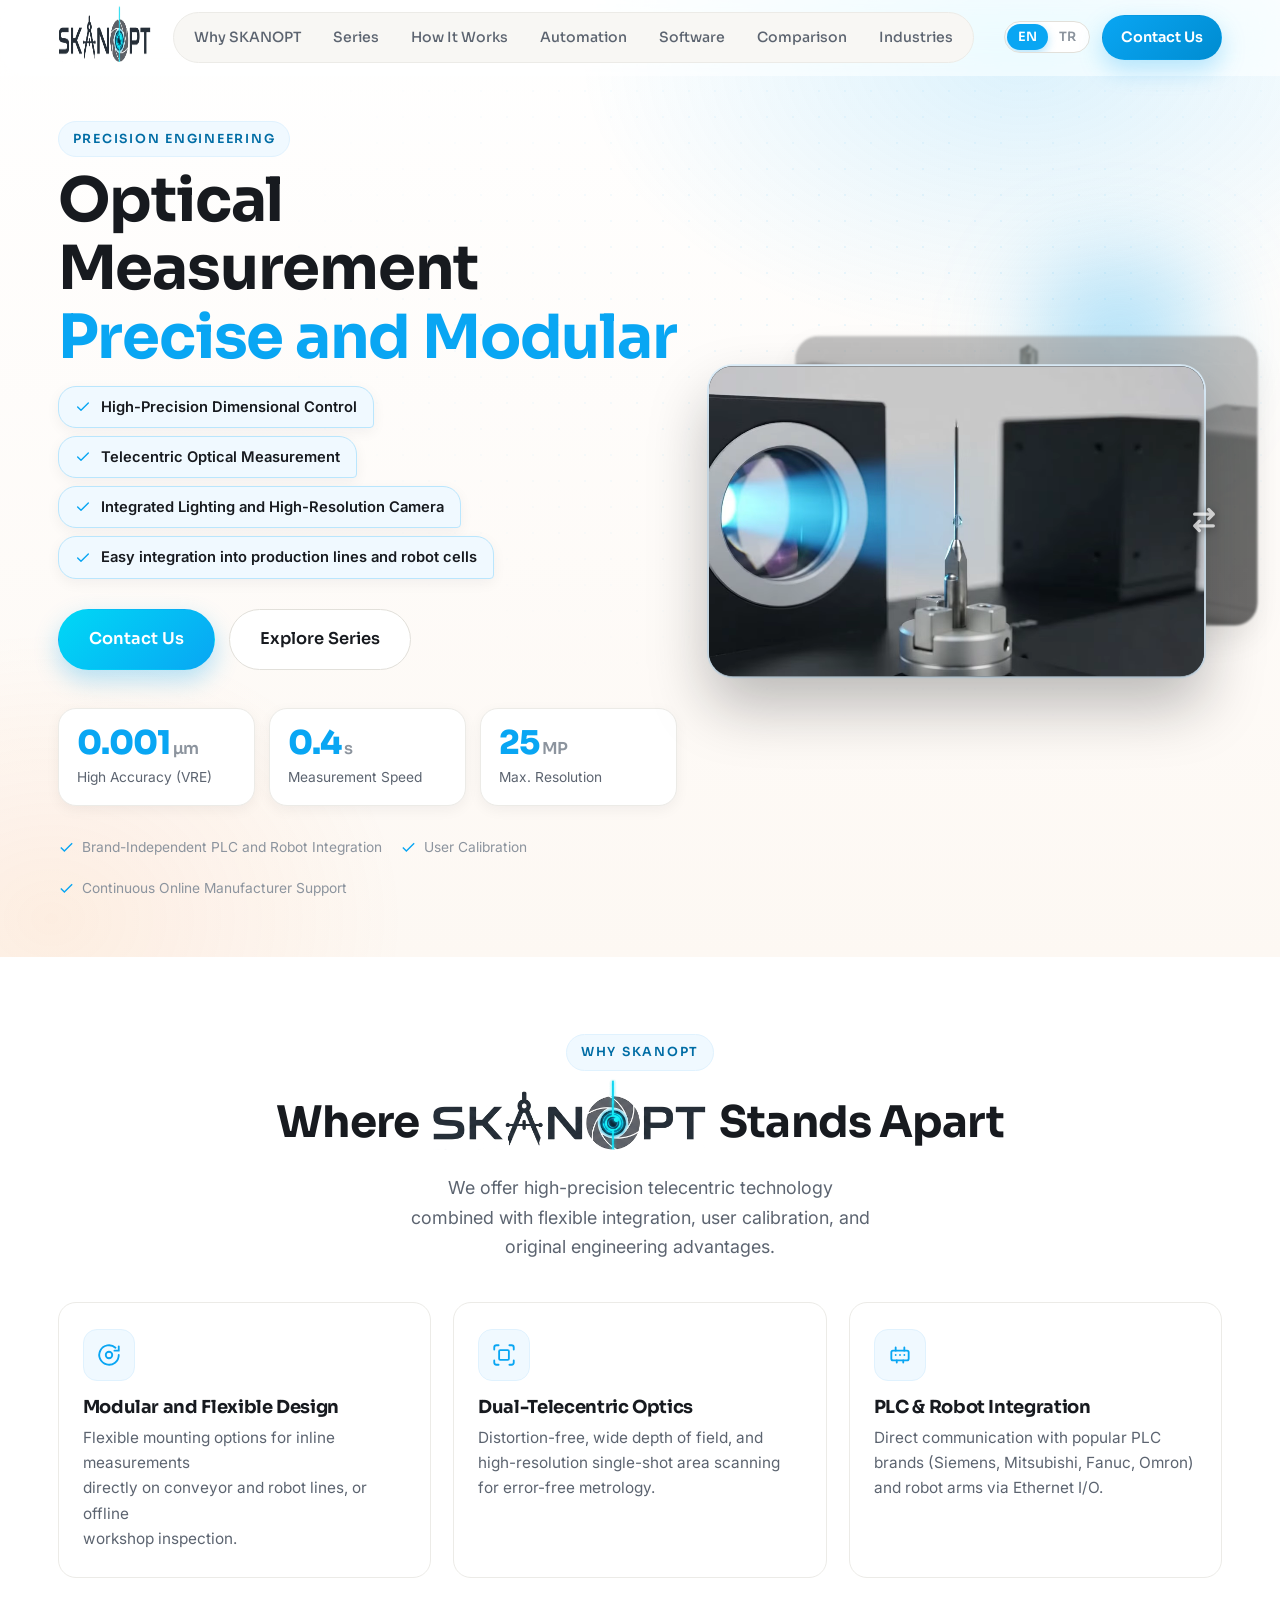
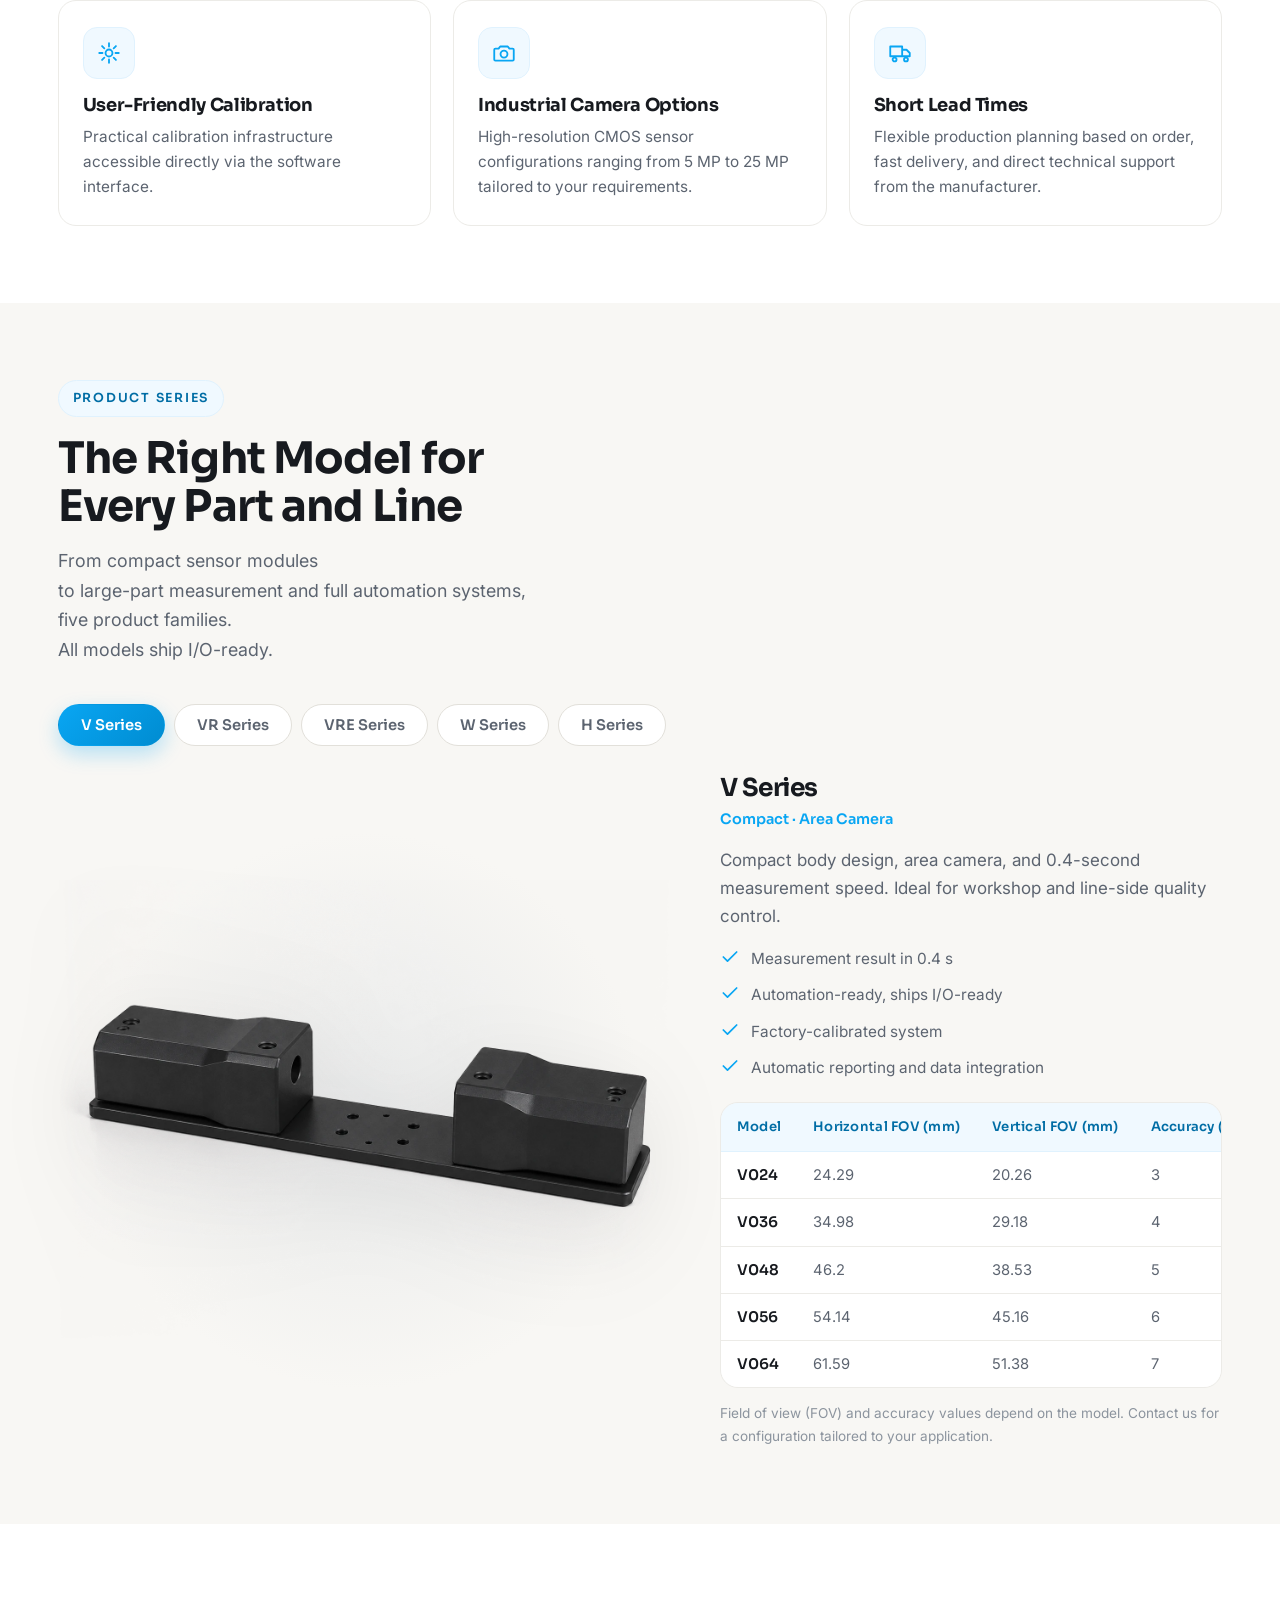
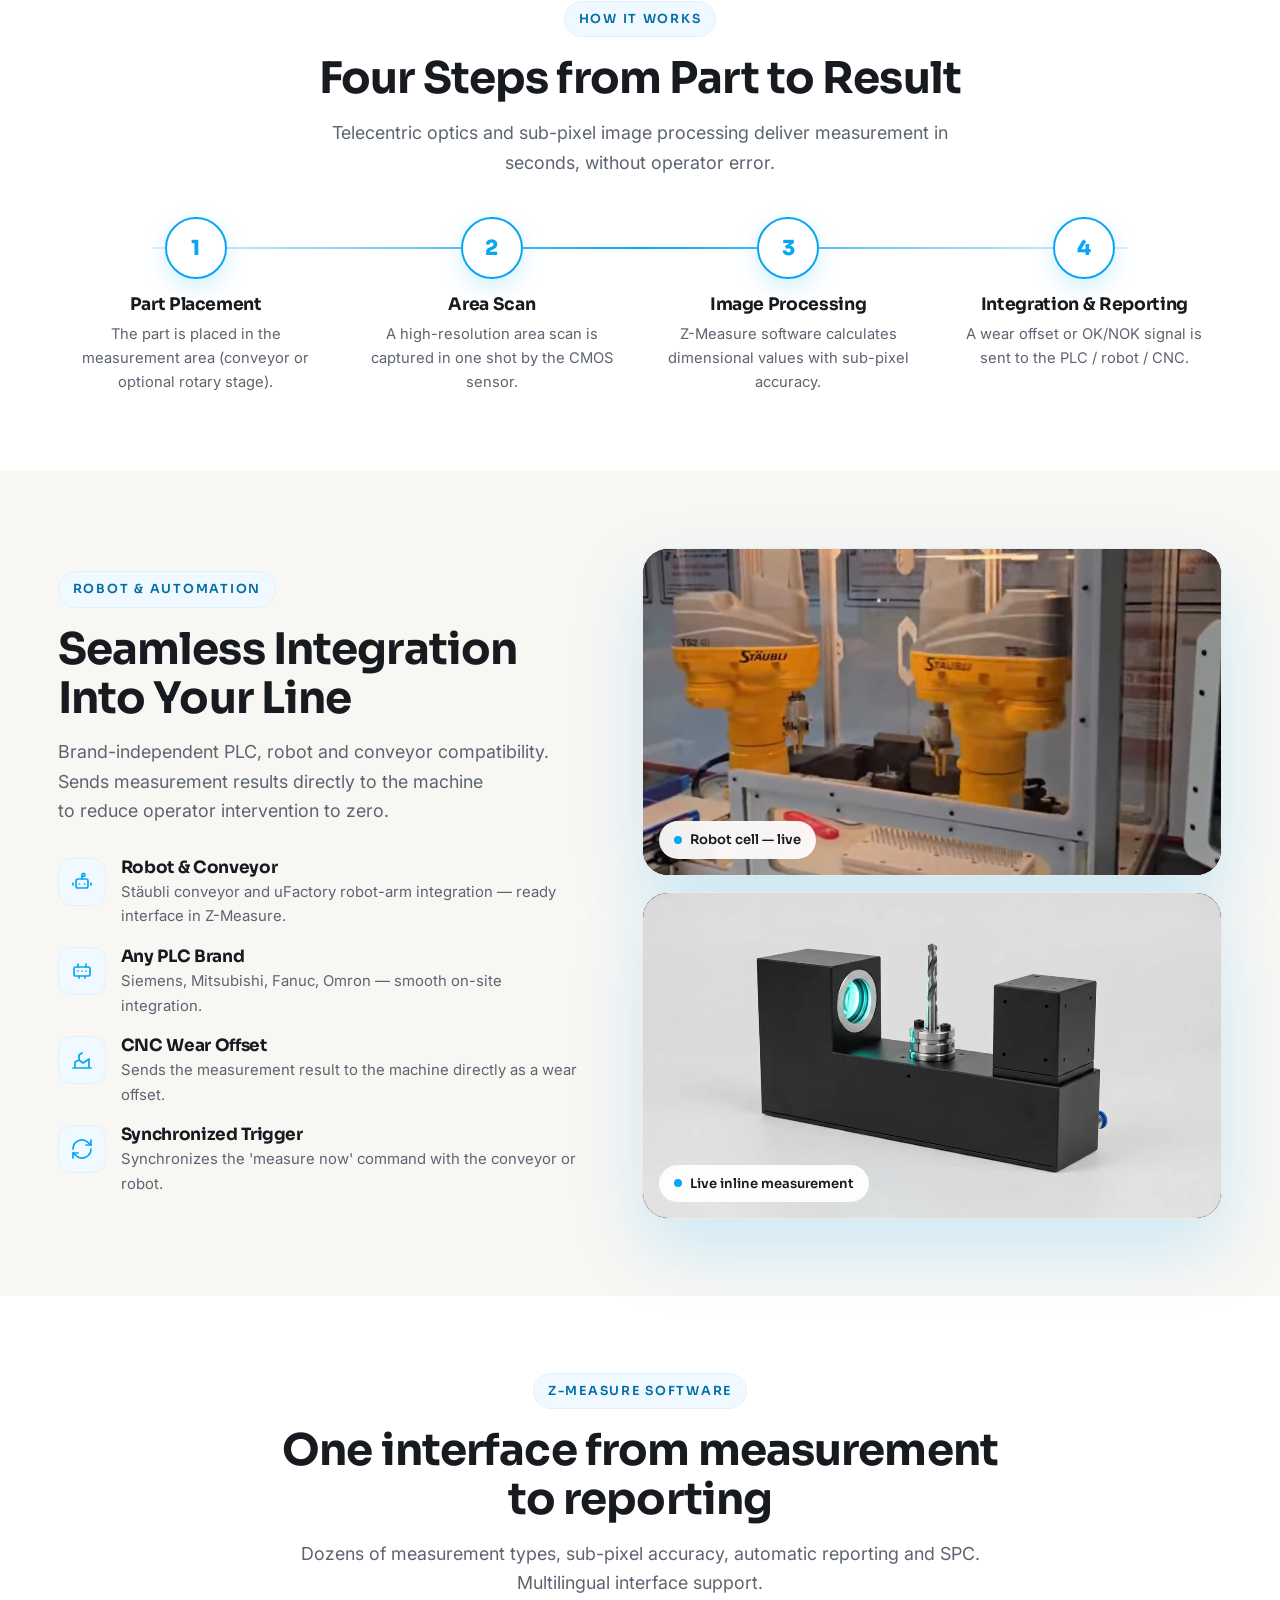
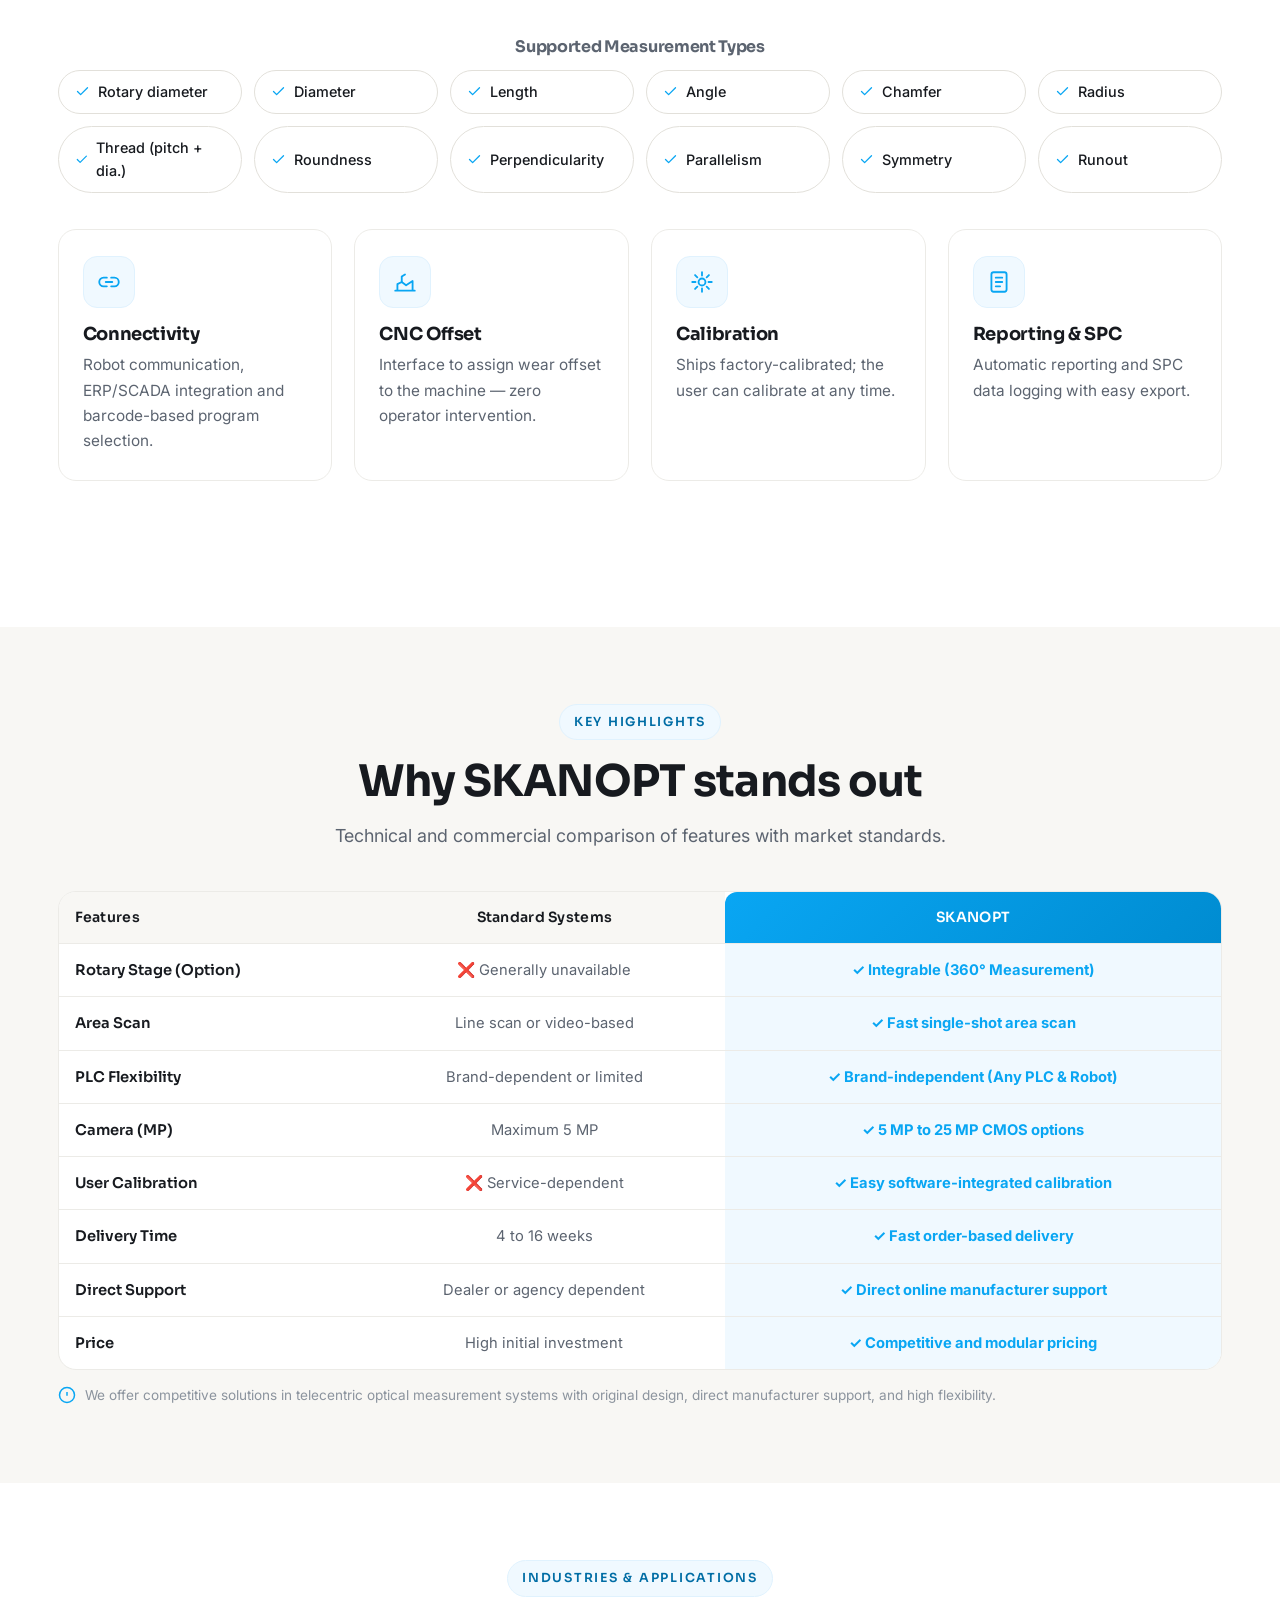
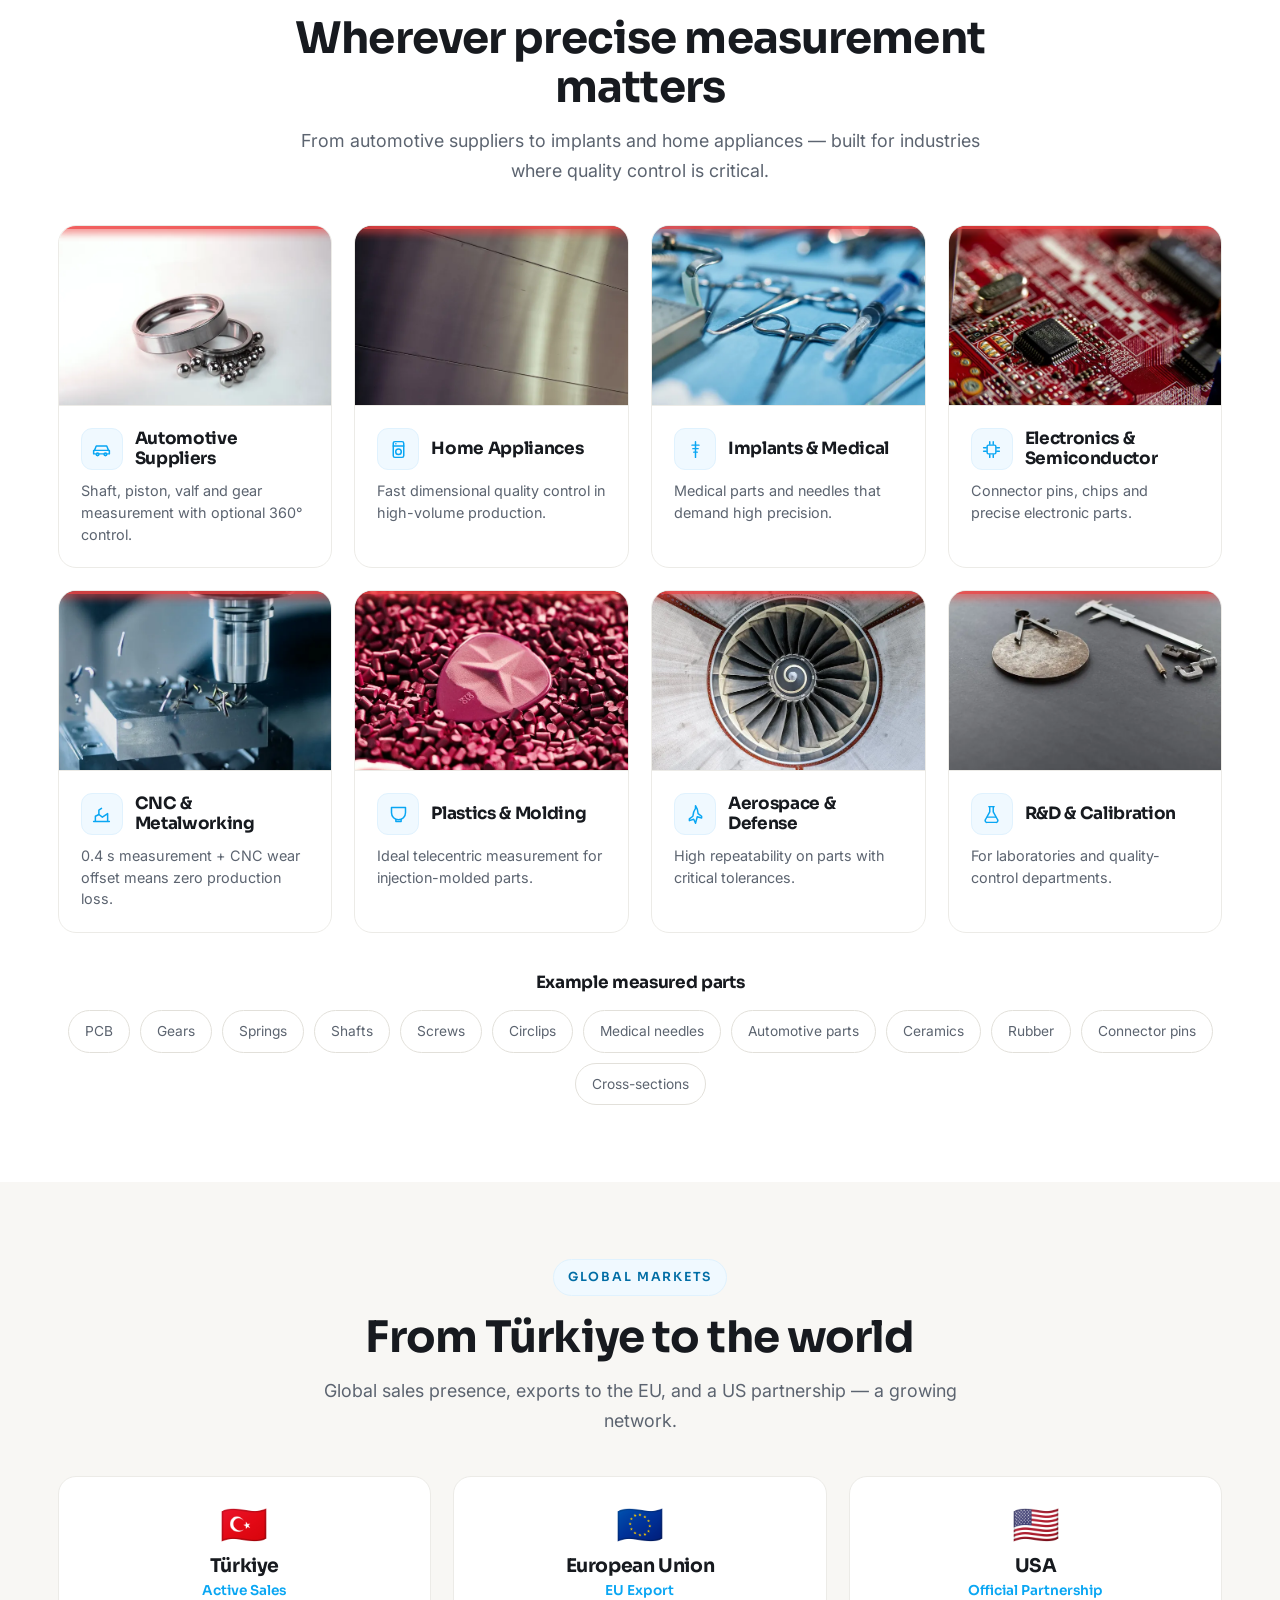
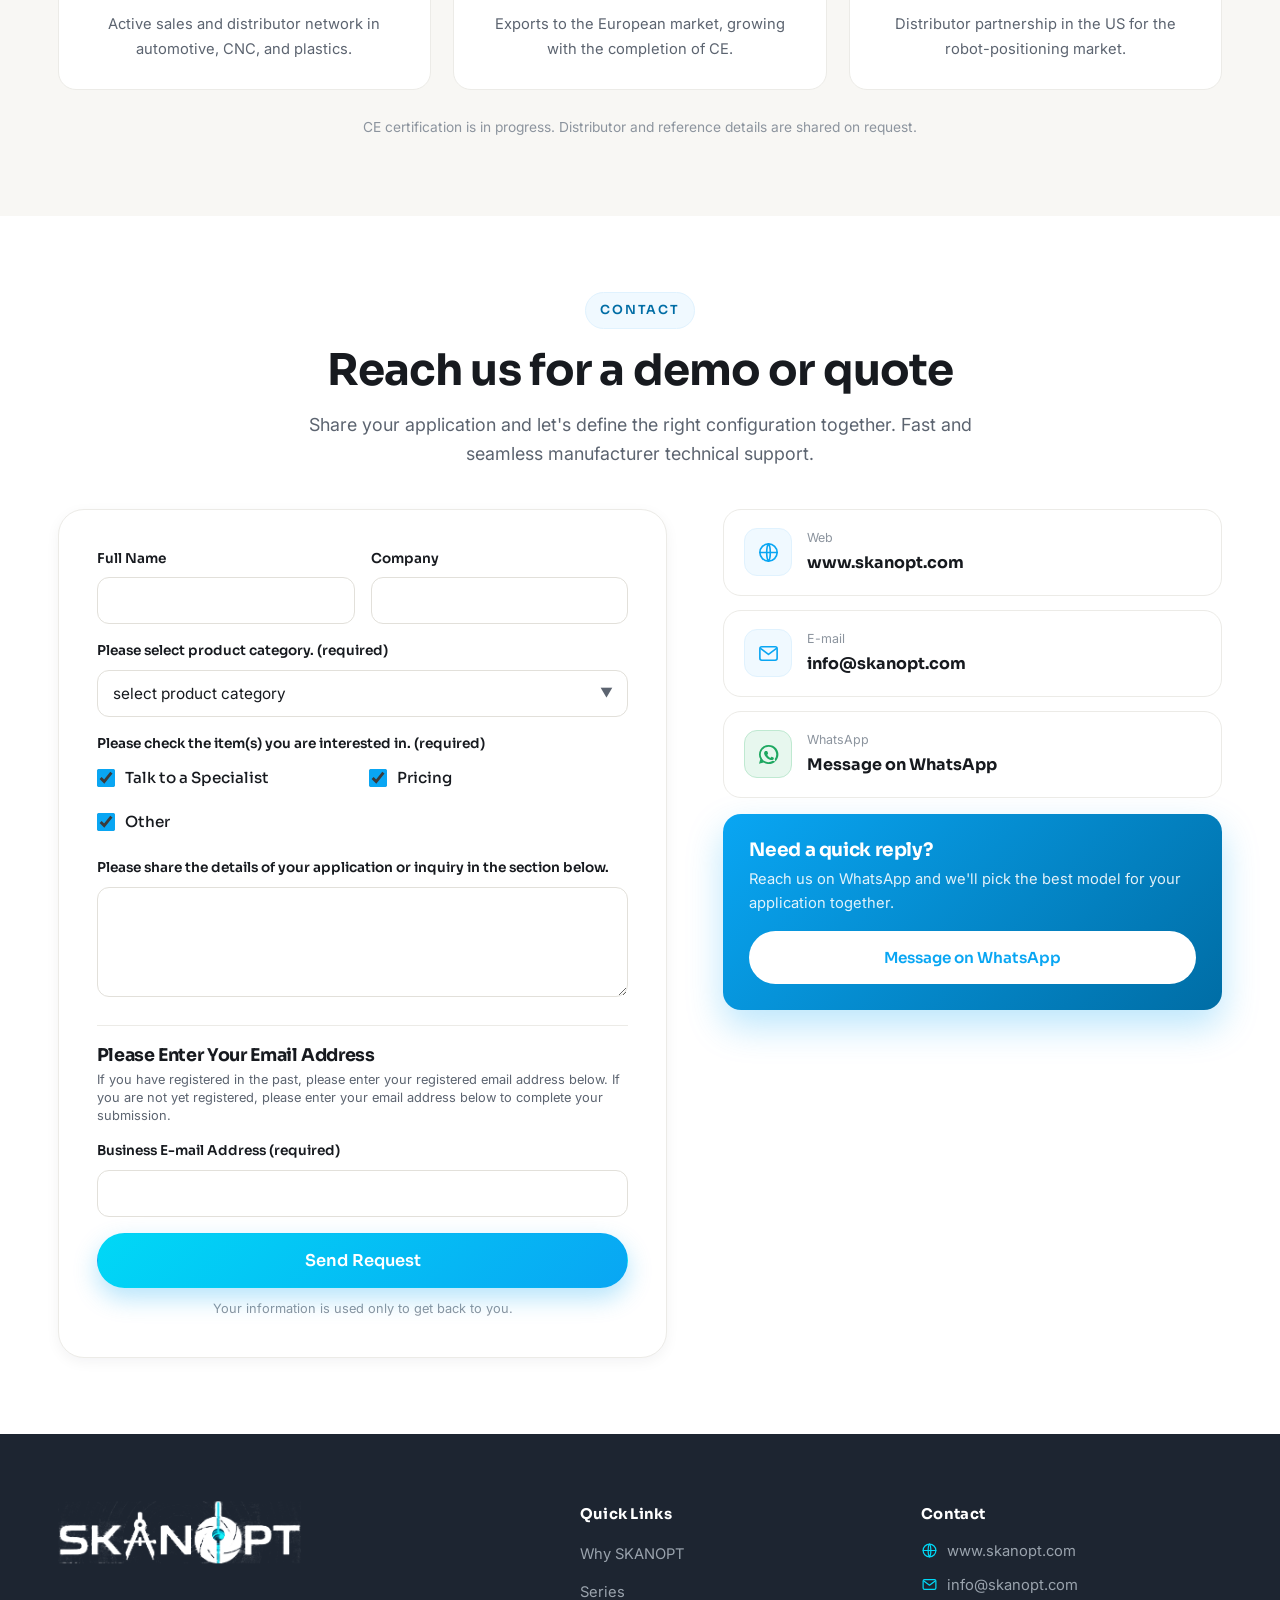
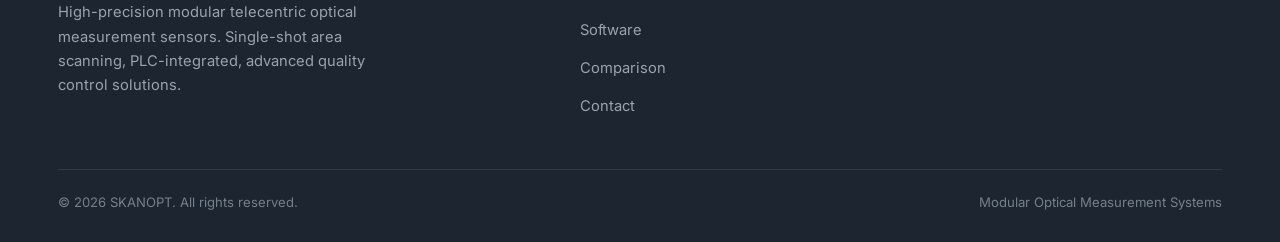
==== commit c36f488d: "feat: redesign contact form at bottom with product category dropdown, interest checkboxes, and email" ====
--- a/index.html
+++ b/index.html
@@ -301,8 +301,56 @@
           <div class="field"><label for="f-name" data-i18n="contact.name">Full Name</label><input id="f-name" name="name" type="text" required></div>
           <div class="field"><label for="f-company" data-i18n="contact.company">Company</label><input id="f-company" name="company" type="text"></div>
         </div>
-        <div class="field"><label for="f-email" data-i18n="contact.email">E-mail</label><input id="f-email" name="email" type="email" required></div>
-        <div class="field"><label for="f-msg" data-i18n="contact.message">Your message / application</label><textarea id="f-msg" name="message" required></textarea></div>
+
+        <div class="field">
+          <label for="f-category" data-i18n="contact.categoryLabel">Please select product category. (required)</label>
+          <div class="select-wrapper" style="position:relative;">
+            <select id="f-category" name="category" required style="width:100%;padding:13px 15px;border:1.5px solid var(--line-2);border-radius:var(--radius-sm);font-family:inherit;font-size:.96rem;color:var(--ink);background:#fff;transition:.2s;-webkit-appearance:none;-moz-appearance:none;appearance:none;cursor:pointer;">
+              <option value="" disabled selected data-i18n="contact.selectCategory">select product category</option>
+              <option value="V Series" data-i18n="contact.catV">V Series (Compact · Area Scan)</option>
+              <option value="VR Series" data-i18n="contact.catVR">VR Series (Rotary Stage)</option>
+              <option value="VRE Series" data-i18n="contact.catVRE">VRE Series (High Precision / Long Parts)</option>
+              <option value="W Series" data-i18n="contact.catW">W Series (Large Parts / Line Scan)</option>
+              <option value="H Series" data-i18n="contact.catH">H Series (Full Automation)</option>
+              <option value="Other" data-i18n="contact.catOther">Other / General Inquiry</option>
+            </select>
+            <span class="select-arrow" style="position:absolute;right:15px;top:50%;transform:translateY(-50%);pointer-events:none;color:var(--ink-soft);font-size:0.8rem;">▼</span>
+          </div>
+        </div>
+
+        <div class="field">
+          <label data-i18n="contact.interestsLabel" style="display:block;font-family:var(--f-head);font-weight:600;font-size:.85rem;margin-bottom:10px;color:var(--ink)">Please check the item(s) you are interested in. (required)</label>
+          <div class="interests-grid" style="display:grid;grid-template-columns:repeat(auto-fit, minmax(180px, 1fr));gap:12px;margin-bottom:16px;">
+            <label class="chk-container" style="display:flex;align-items:center;gap:10px;font-size:0.95rem;cursor:pointer;user-select:none;font-weight:500;">
+              <input type="checkbox" name="interest" value="Talk to a Specialist" checked style="width:18px;height:18px;accent-color:var(--brand);cursor:pointer;">
+              <span data-i18n="contact.interestTalk">Talk to a Specialist</span>
+            </label>
+            <label class="chk-container" style="display:flex;align-items:center;gap:10px;font-size:0.95rem;cursor:pointer;user-select:none;font-weight:500;">
+              <input type="checkbox" name="interest" value="Pricing" checked style="width:18px;height:18px;accent-color:var(--brand);cursor:pointer;">
+              <span data-i18n="contact.interestPricing">Pricing</span>
+            </label>
+            <label class="chk-container" style="display:flex;align-items:center;gap:10px;font-size:0.95rem;cursor:pointer;user-select:none;font-weight:500;">
+              <input type="checkbox" name="interest" value="Other" checked style="width:18px;height:18px;accent-color:var(--brand);cursor:pointer;">
+              <span data-i18n="contact.interestOther">Other</span>
+            </label>
+          </div>
+        </div>
+
+        <div class="field">
+          <label for="f-msg" data-i18n="contact.messageLabel">Please share the details of your application or inquiry in the section below.</label>
+          <textarea id="f-msg" name="message" required></textarea>
+        </div>
+
+        <div class="email-section-header" style="margin-top:20px;border-top:1px solid var(--line);padding-top:20px;margin-bottom:15px;">
+          <h4 data-i18n="contact.emailTitle" style="font-family:var(--f-head);font-size:1.1rem;margin-bottom:6px;color:var(--ink)">Please Enter Your Email Address</h4>
+          <p data-i18n="contact.emailSub" style="font-size:0.8rem;color:var(--ink-soft);line-height:1.4;">If you have registered in the past, please enter your registered email address below. If you are not yet registered, please enter your email address below to complete your submission.</p>
+        </div>
+
+        <div class="field">
+          <label for="f-email" data-i18n="contact.emailLabel">Business E-mail Address (required)</label>
+          <input id="f-email" name="email" type="email" required>
+        </div>
+
         <button type="submit" class="btn btn-accent btn-lg btn-block" data-i18n="contact.submit">Send Request</button>
         <p class="form__note" data-i18n="contact.note">Your information is used only to get back to you.</p>
         <div class="form__msg" id="formMsg" role="status"></div>
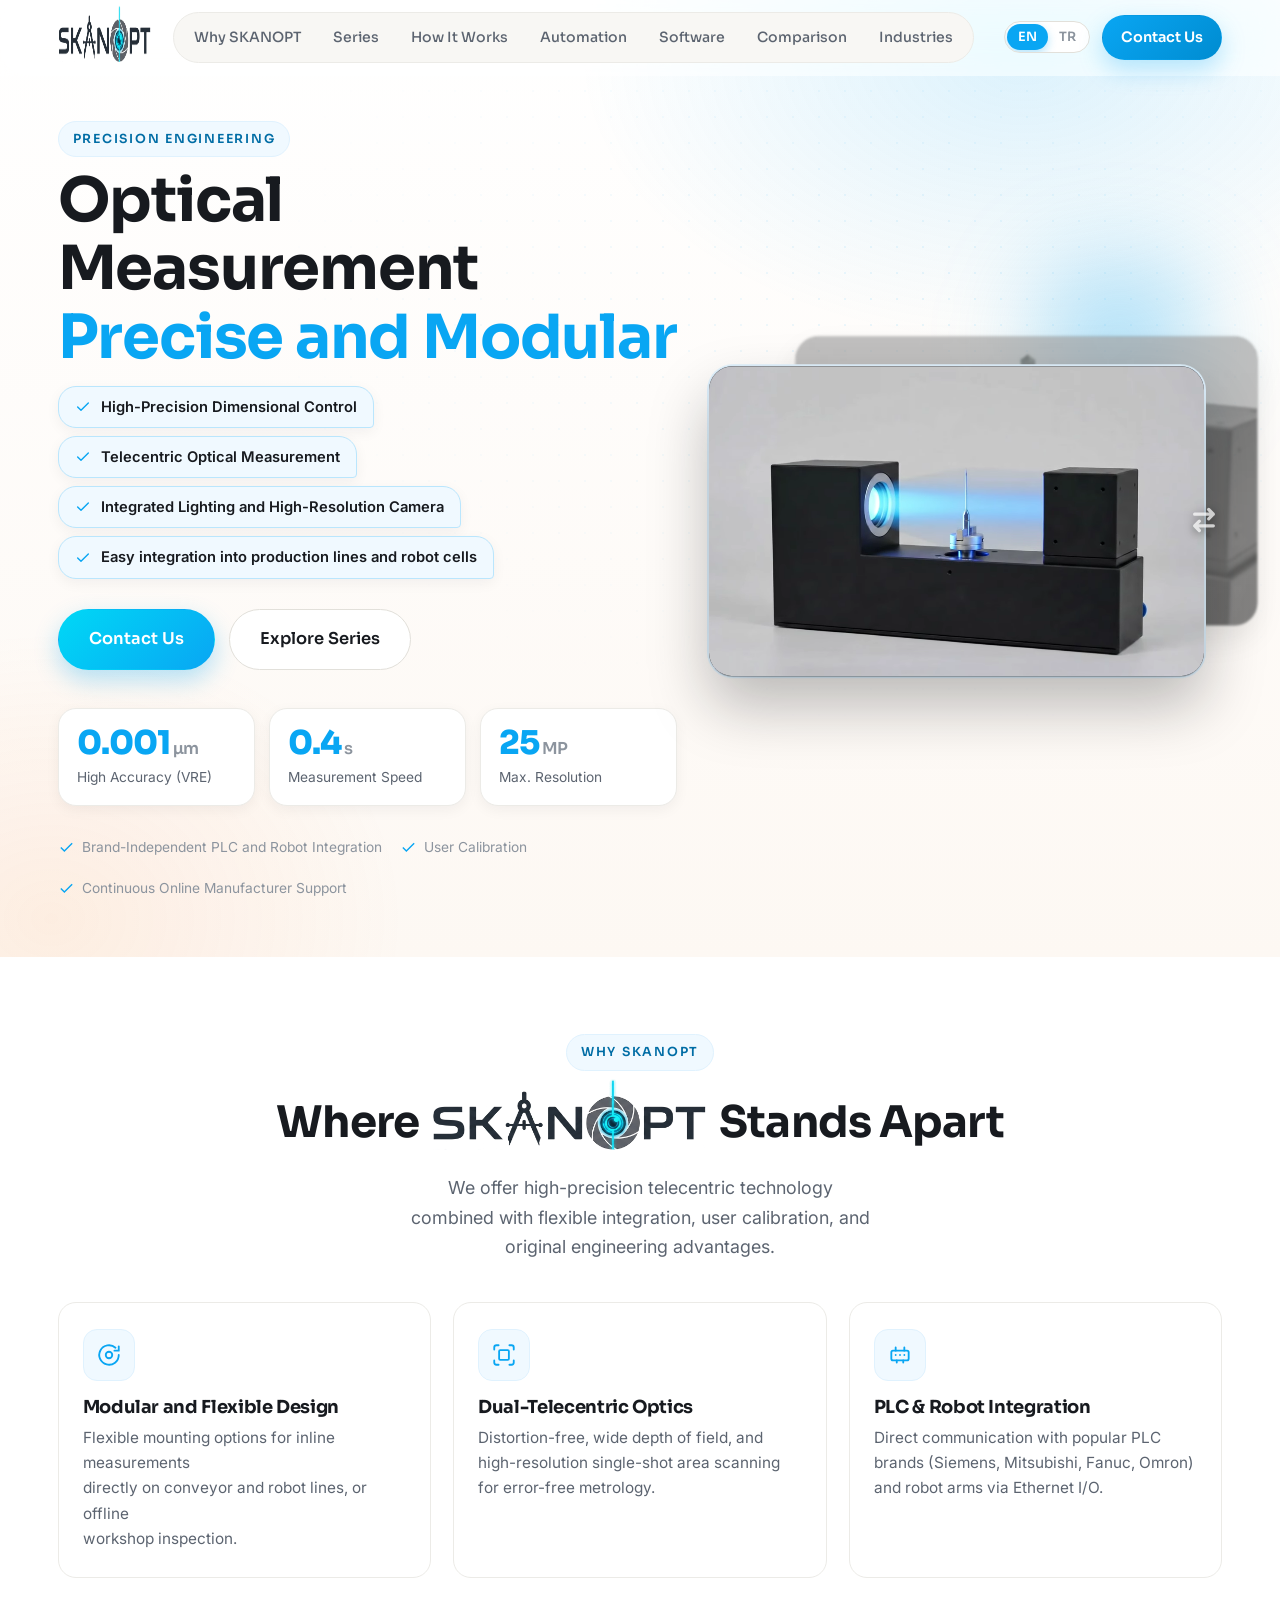
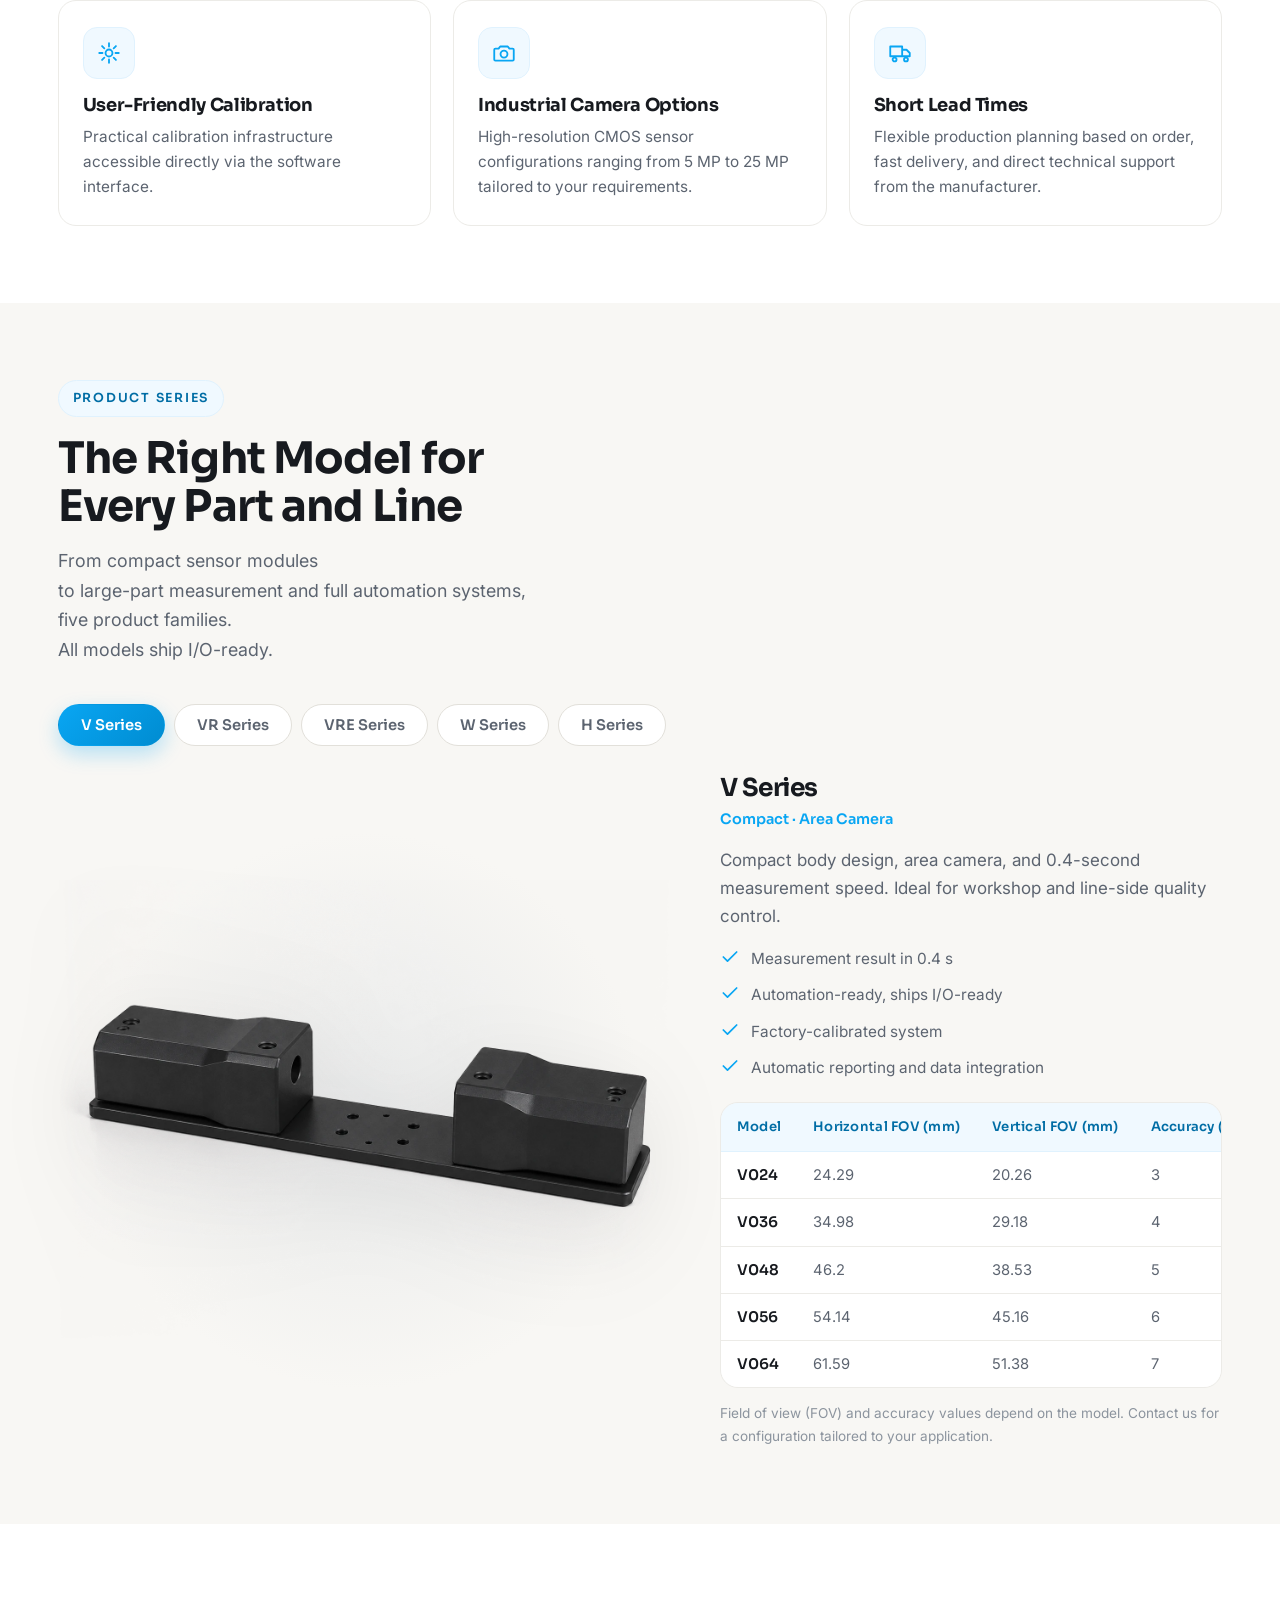
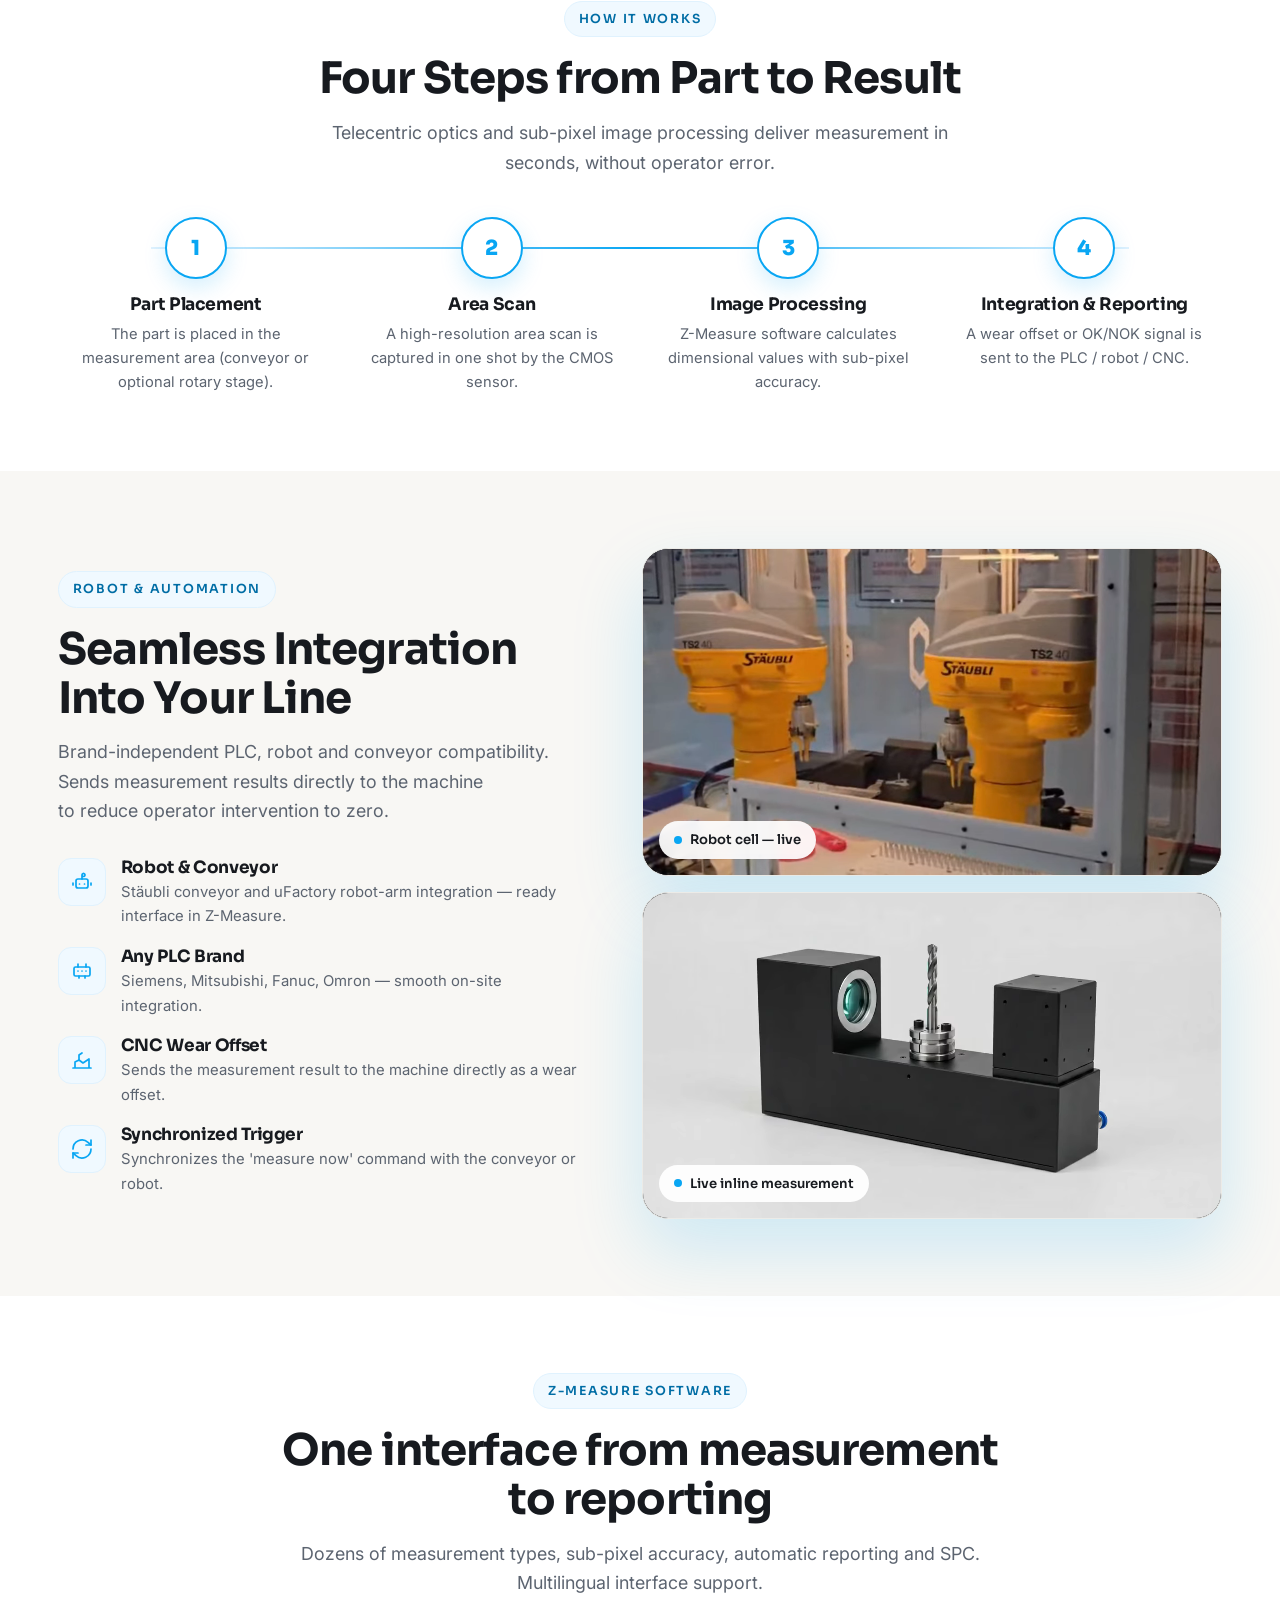
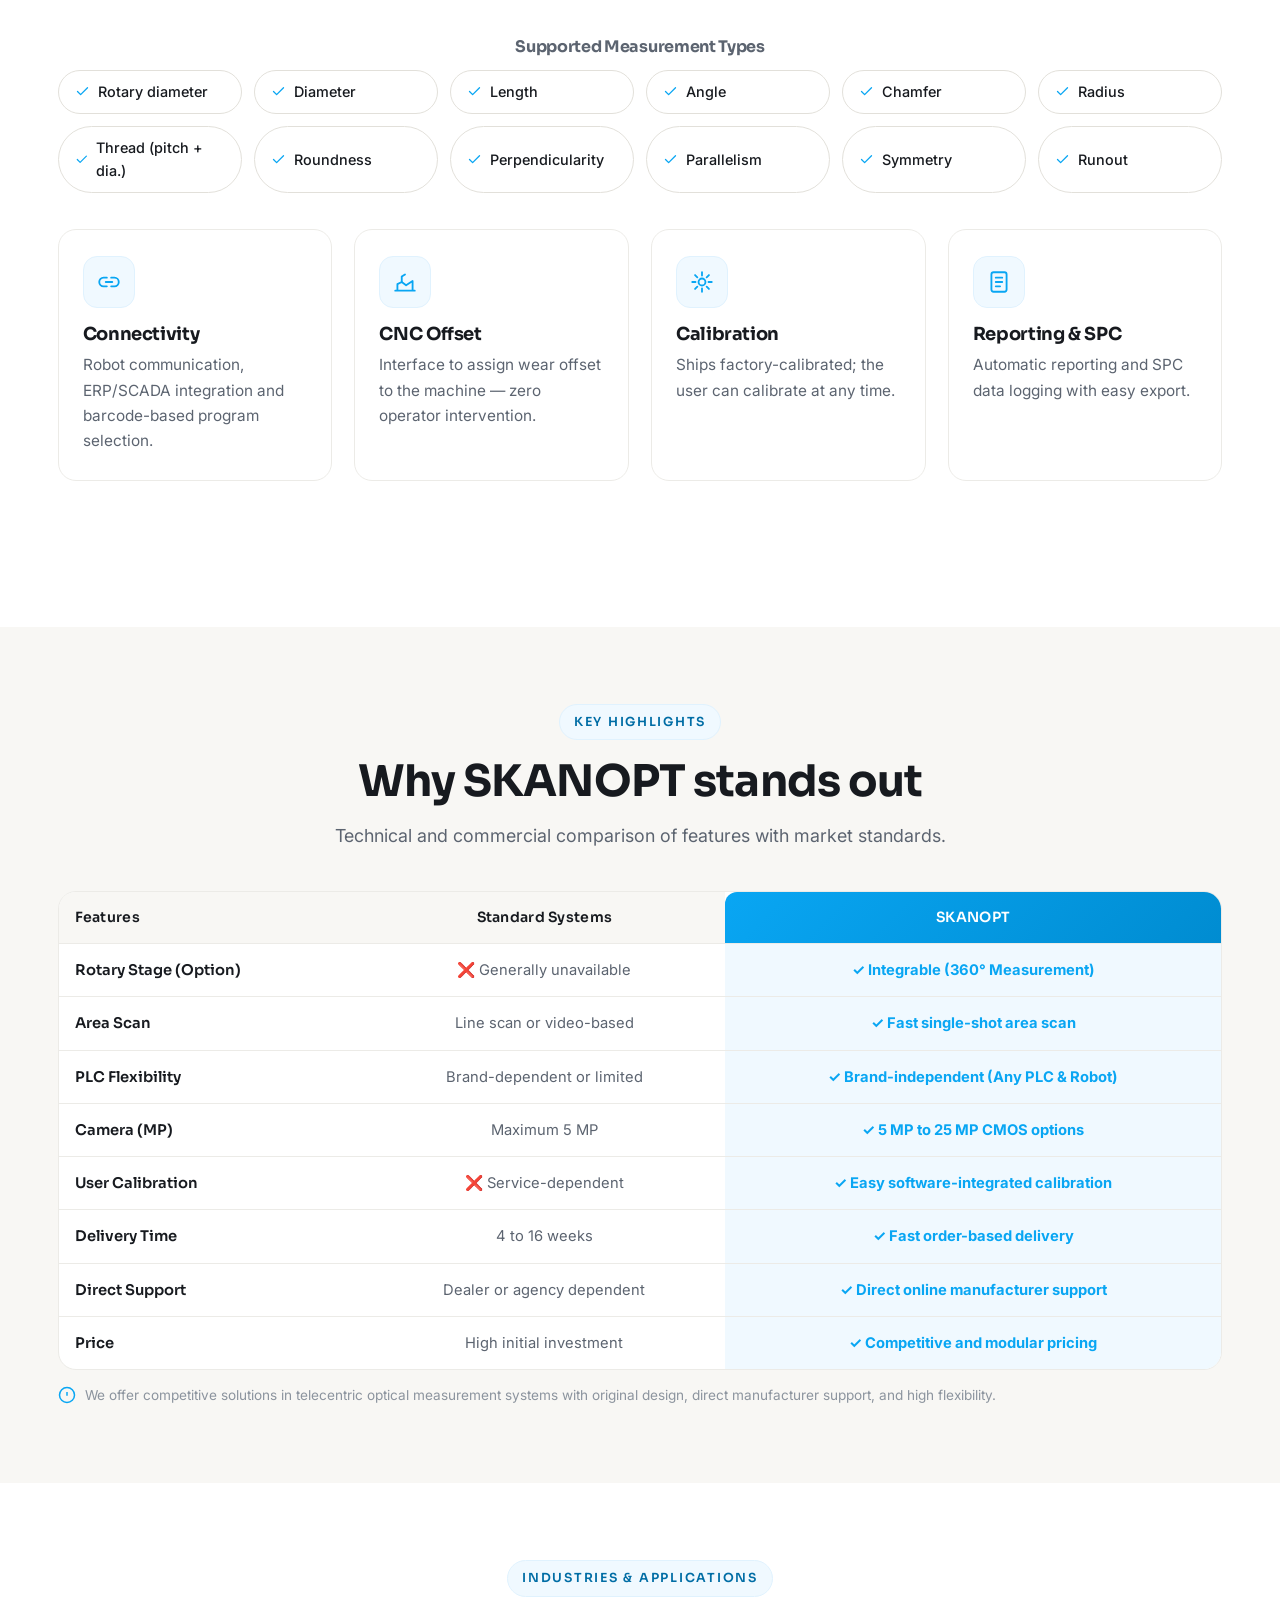
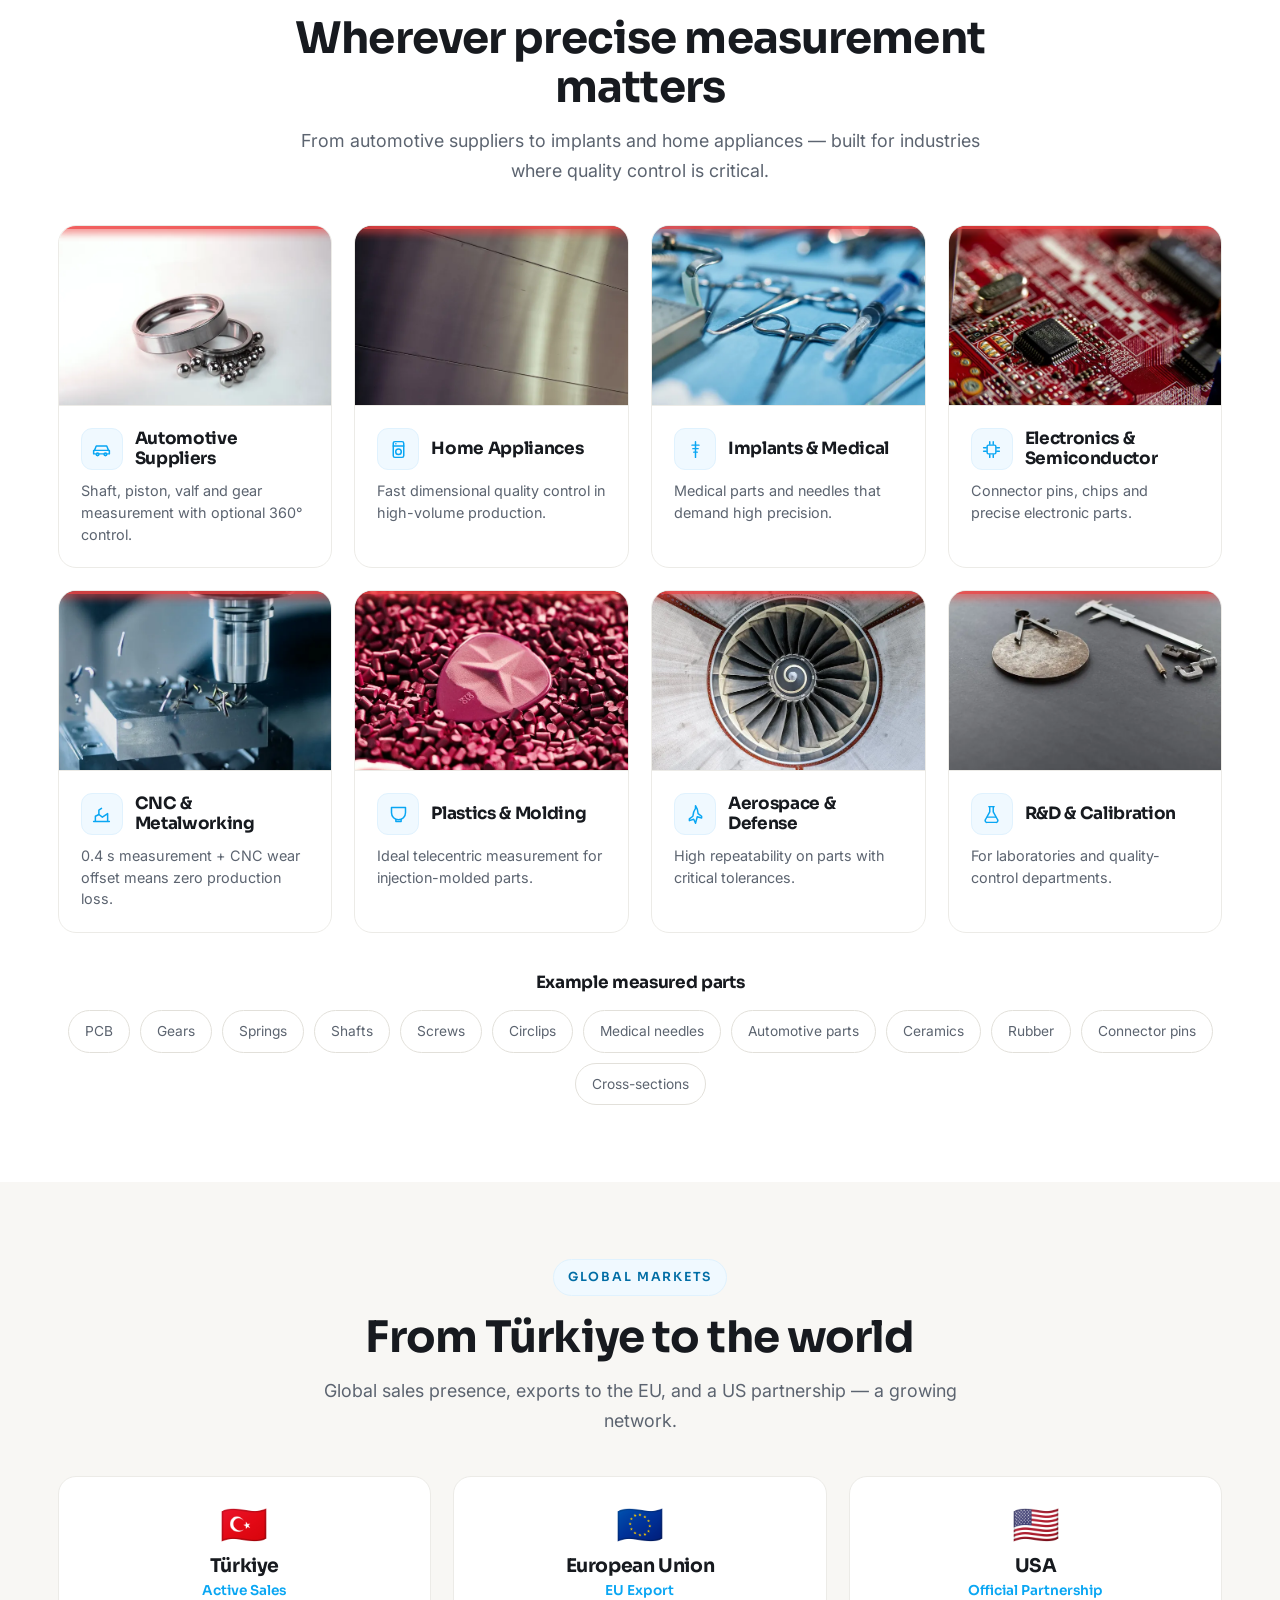
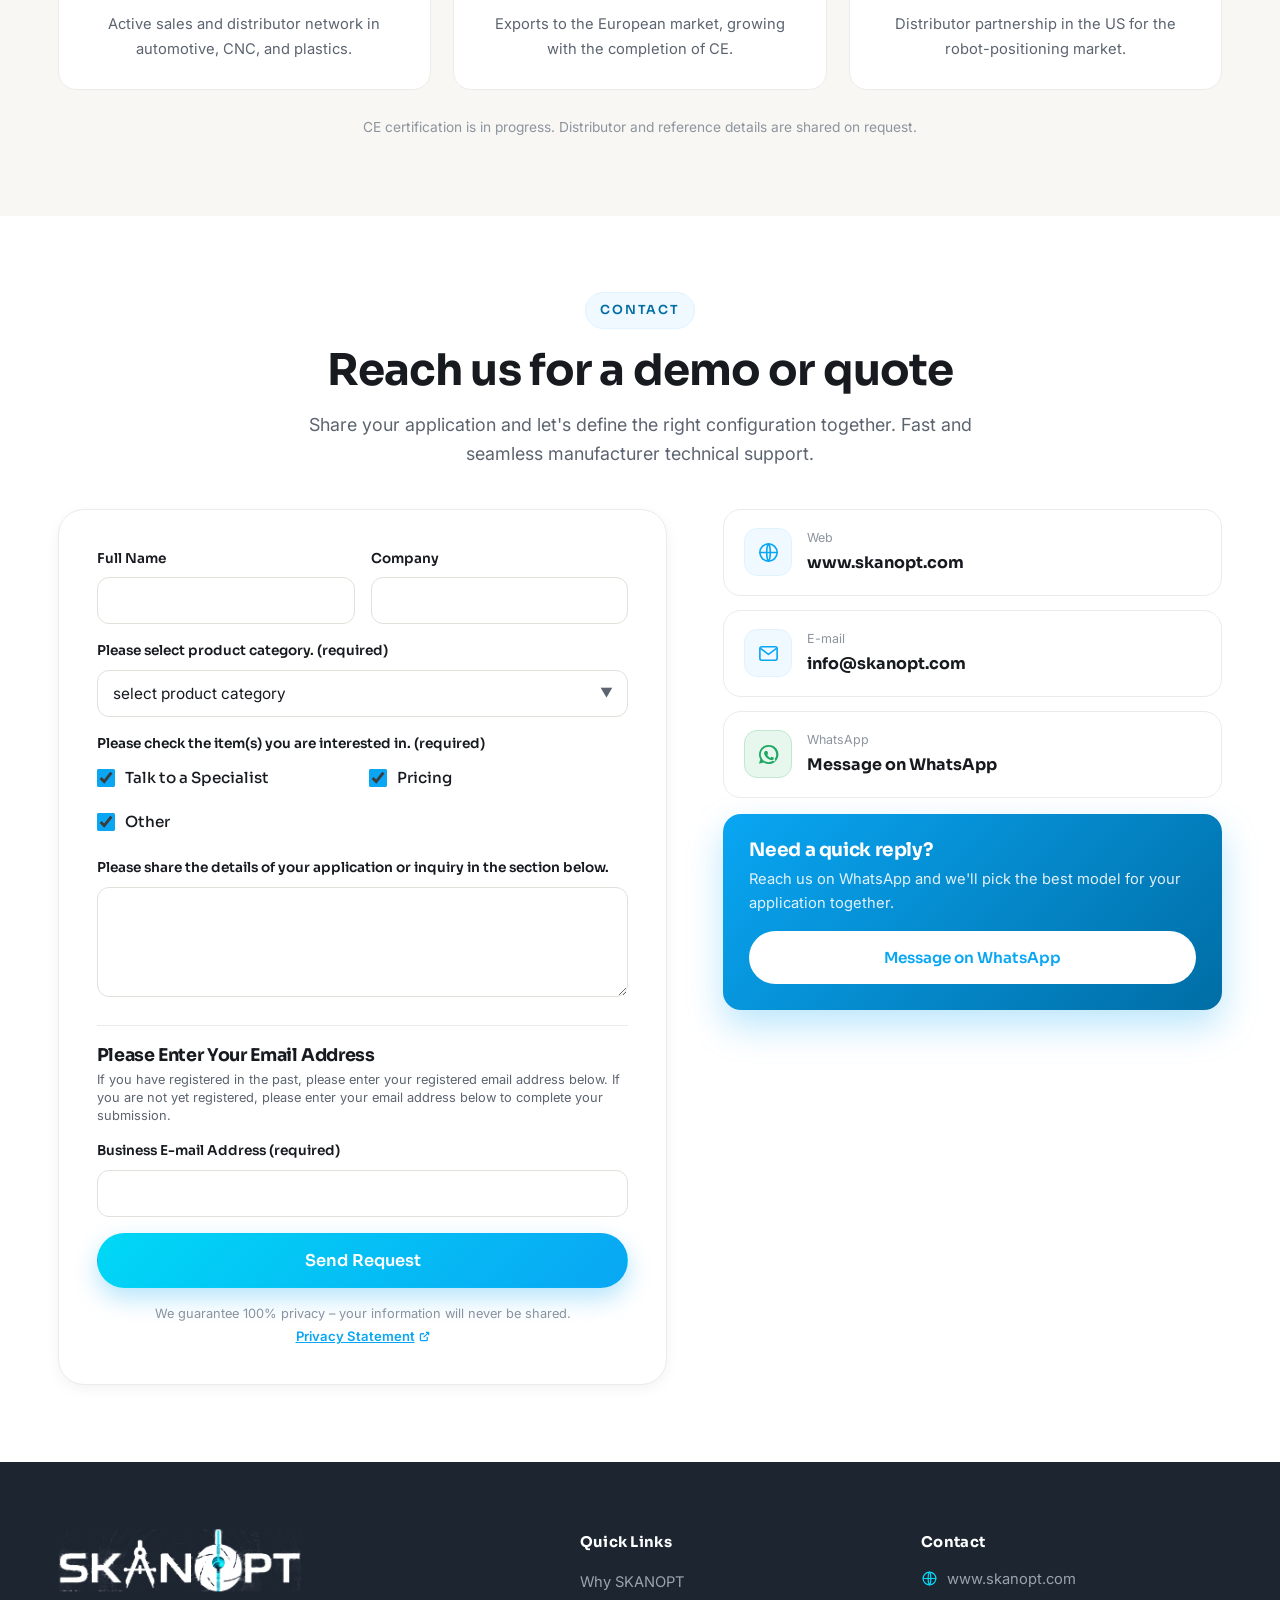
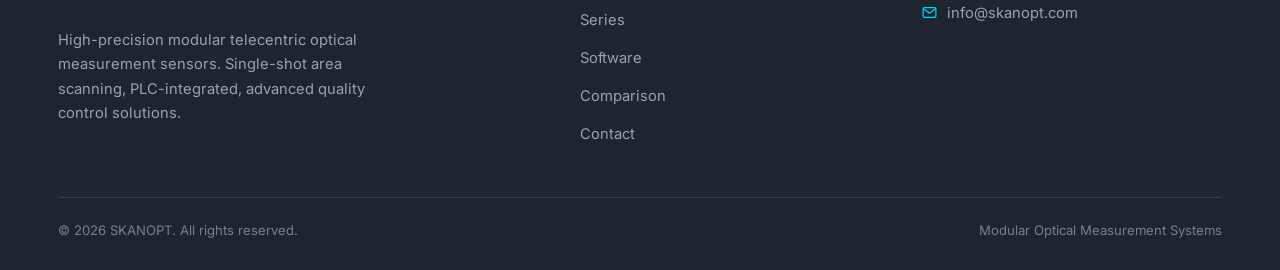
==== commit 43a4c772: "feat: add multilingual Privacy Policy & KVKK statement page privacy.html and link it from contact fo" ====
--- a/index.html
+++ b/index.html
@@ -352,7 +352,14 @@
         </div>
 
         <button type="submit" class="btn btn-accent btn-lg btn-block" data-i18n="contact.submit">Send Request</button>
-        <p class="form__note" data-i18n="contact.note">Your information is used only to get back to you.</p>
+        <p class="form__note" style="margin-top:16px;line-height:1.5;text-align:center;">
+          <span data-i18n="contact.privacyNote">We guarantee 100% privacy – your information will never be shared.</span>
+          <br>
+          <a href="privacy.html" target="_blank" style="color:var(--brand);font-weight:600;text-decoration:underline;display:inline-flex;align-items:center;gap:4px;margin-top:4px;font-size:0.82rem;">
+            <span data-i18n="contact.privacyLink">Privacy Statement</span>
+            <svg viewBox="0 0 24 24" fill="none" stroke="currentColor" stroke-width="2.8" style="width:11px;height:11px;vertical-align:middle;"><path d="M18 13v6a2 2 0 0 1-2 2H5a2 2 0 0 1-2-2V8a2 2 0 0 1 2-2h6M15 3h6v6M10 14 21 3"/></svg>
+          </a>
+        </p>
         <div class="form__msg" id="formMsg" role="status"></div>
       </form>
 
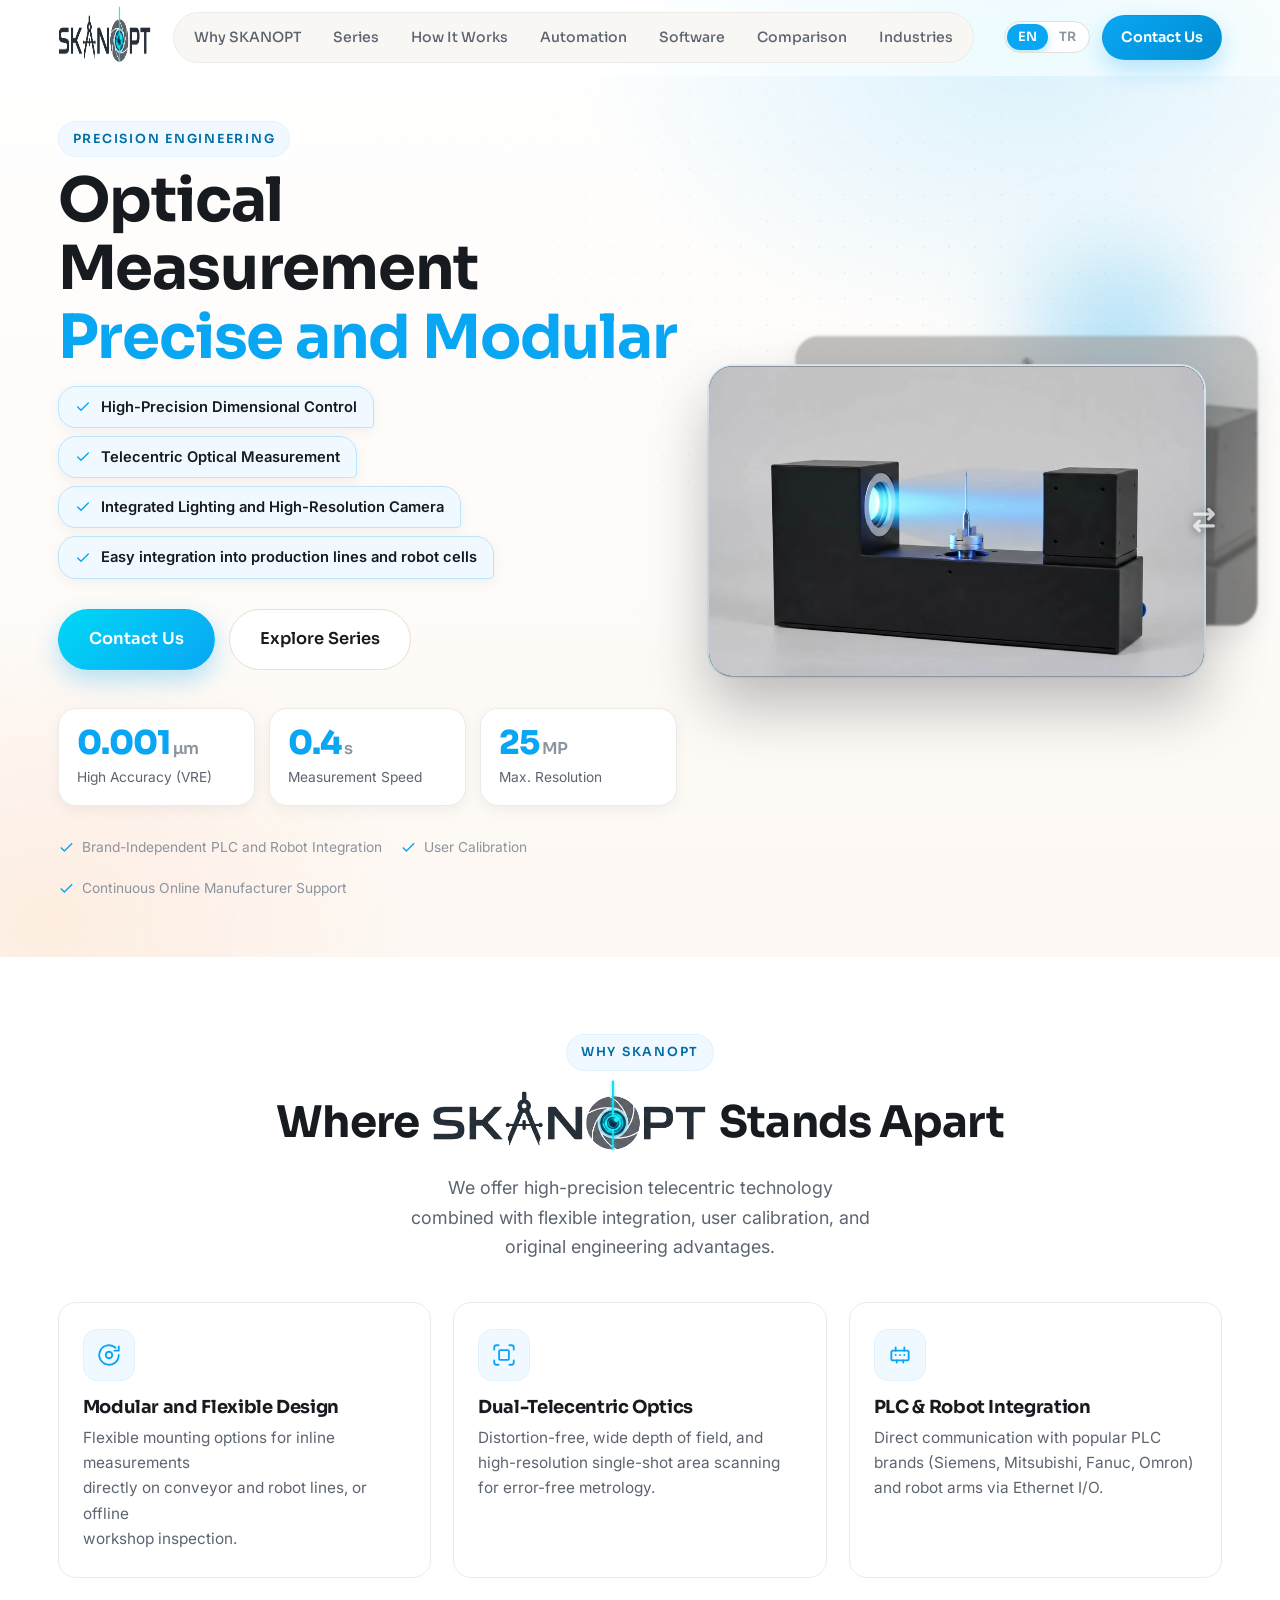
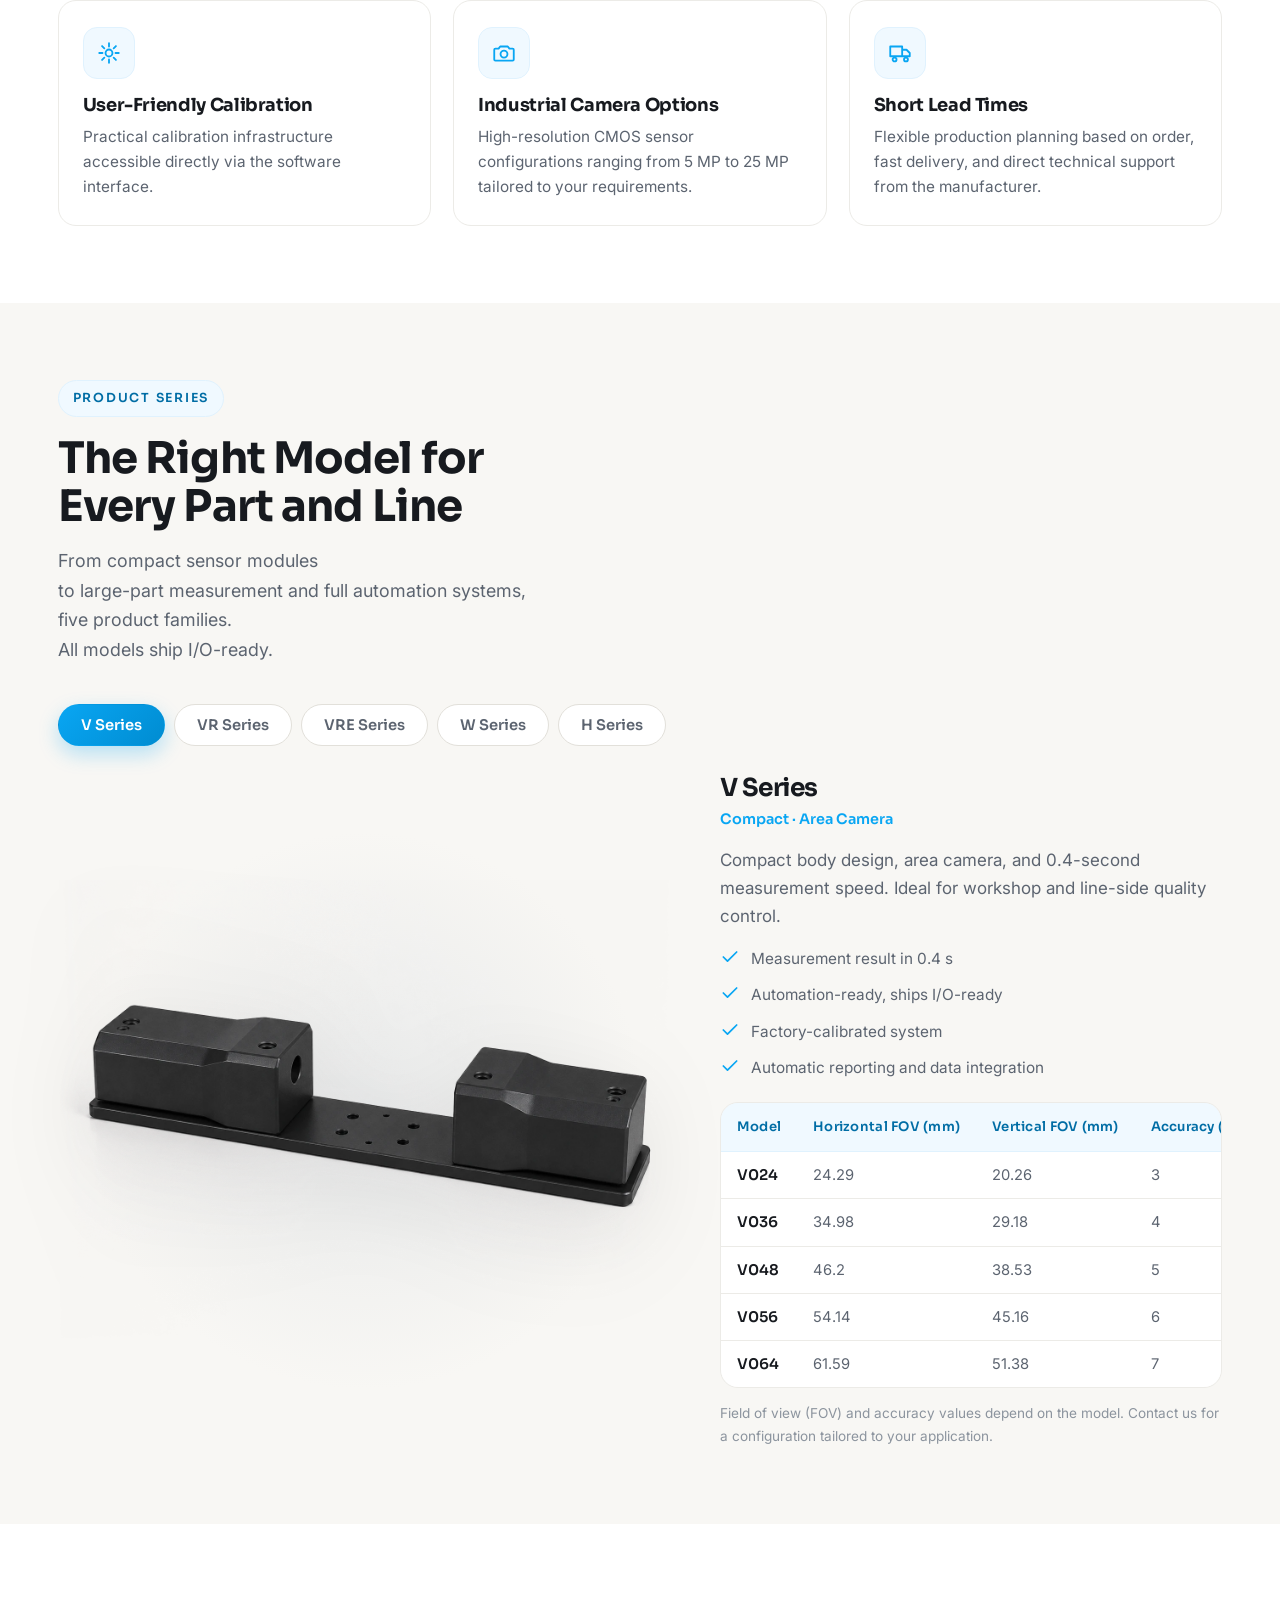
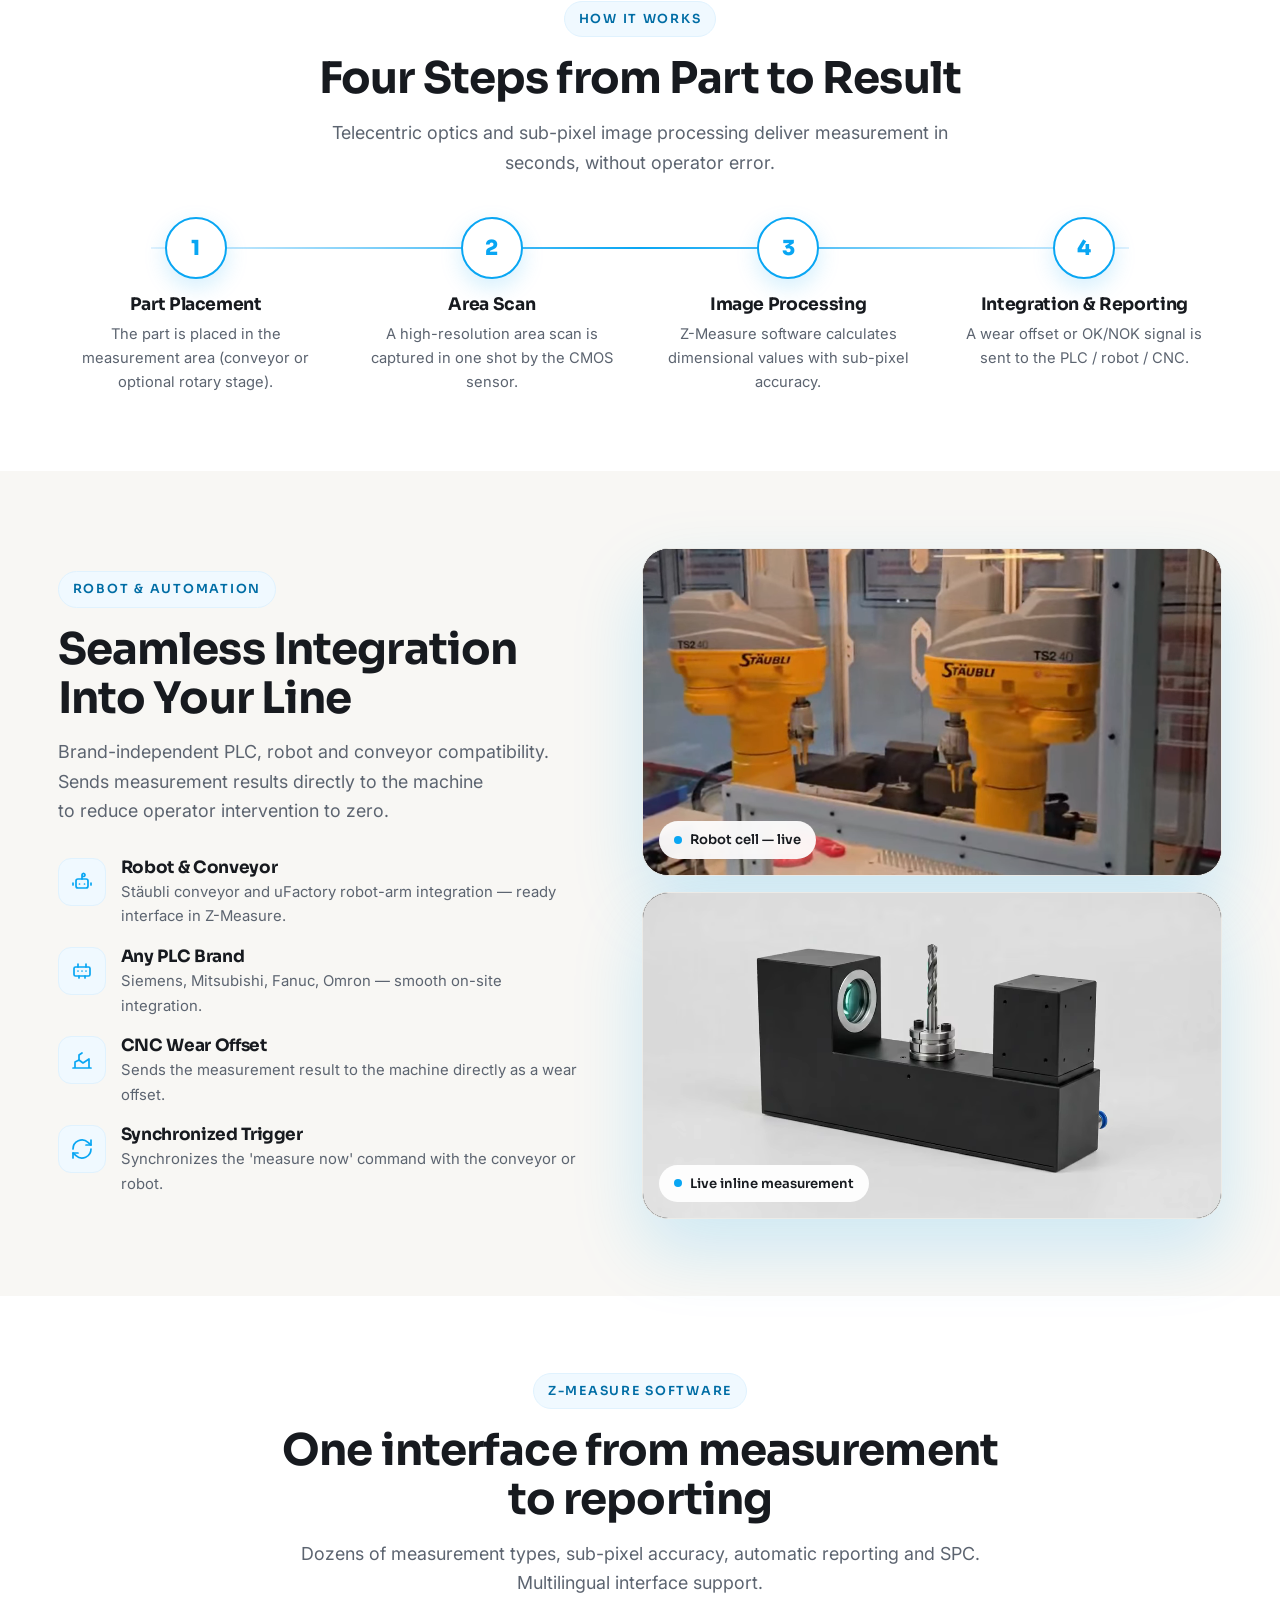
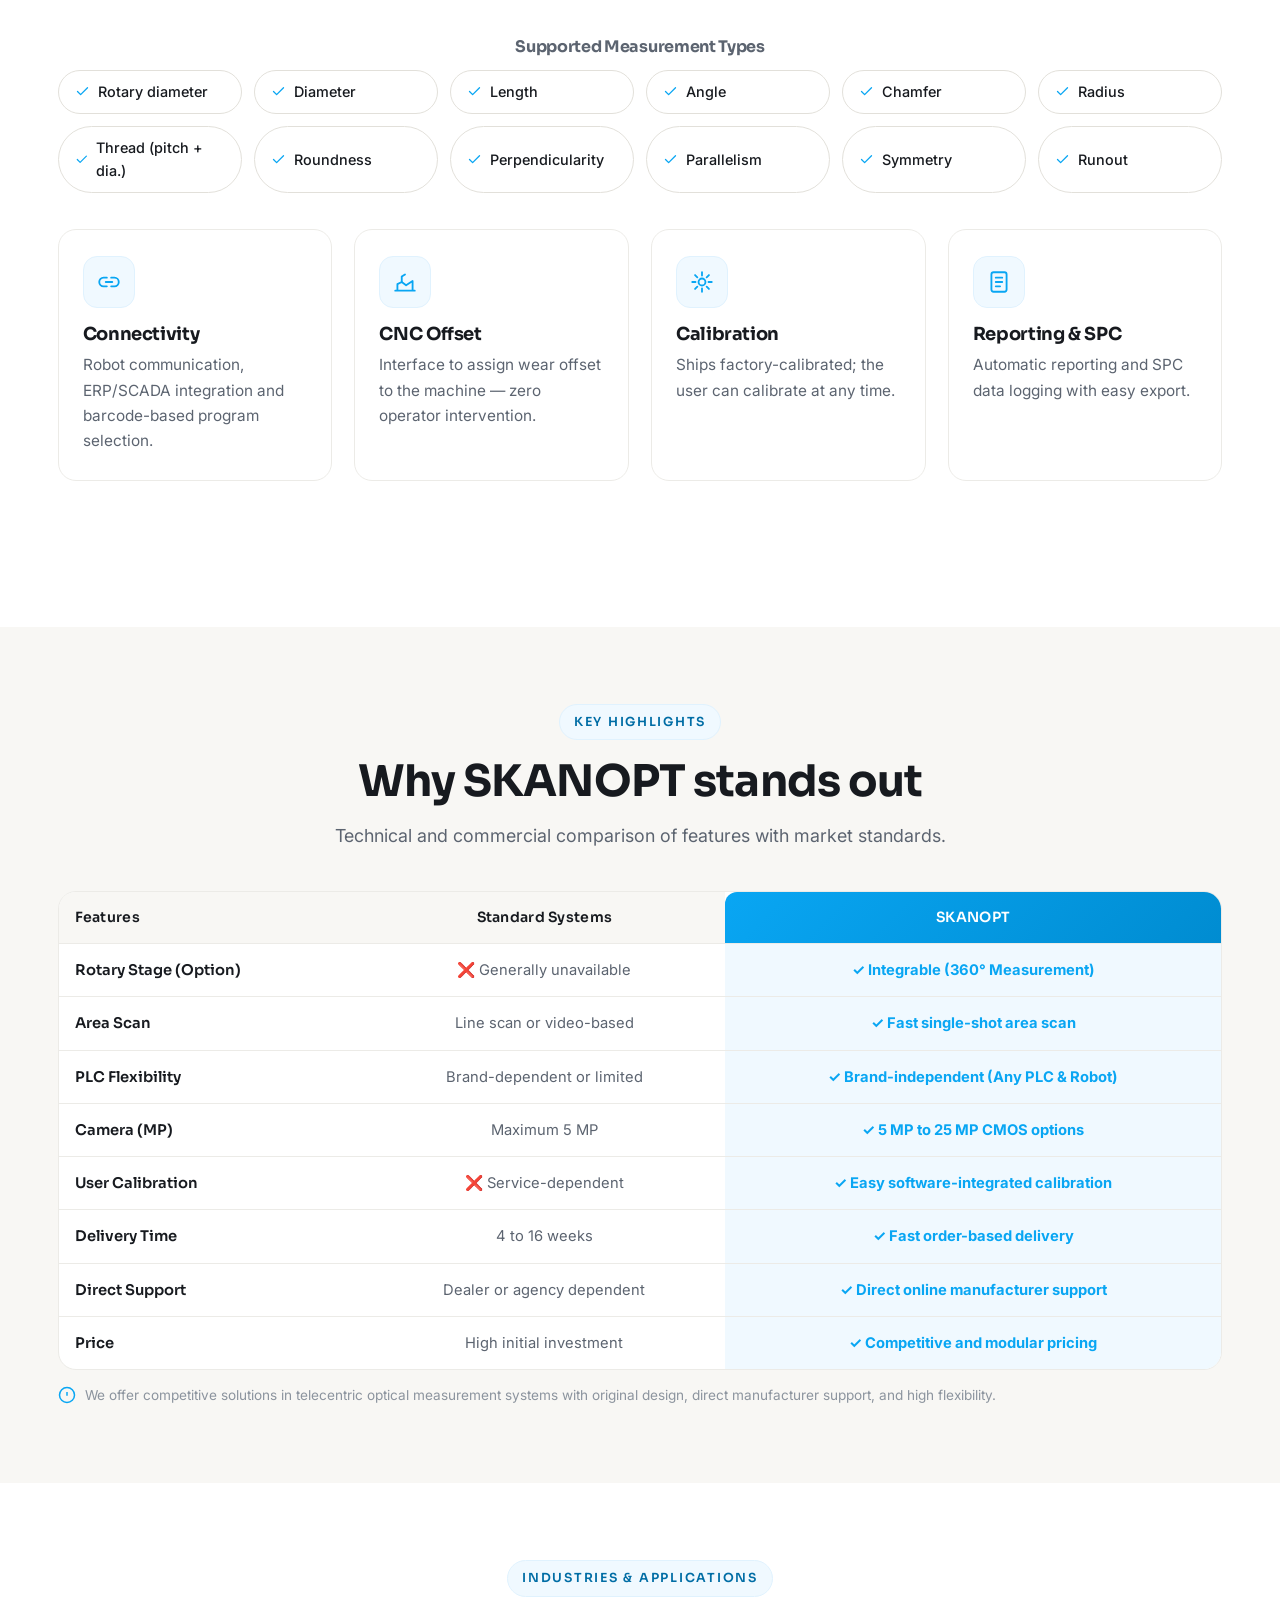
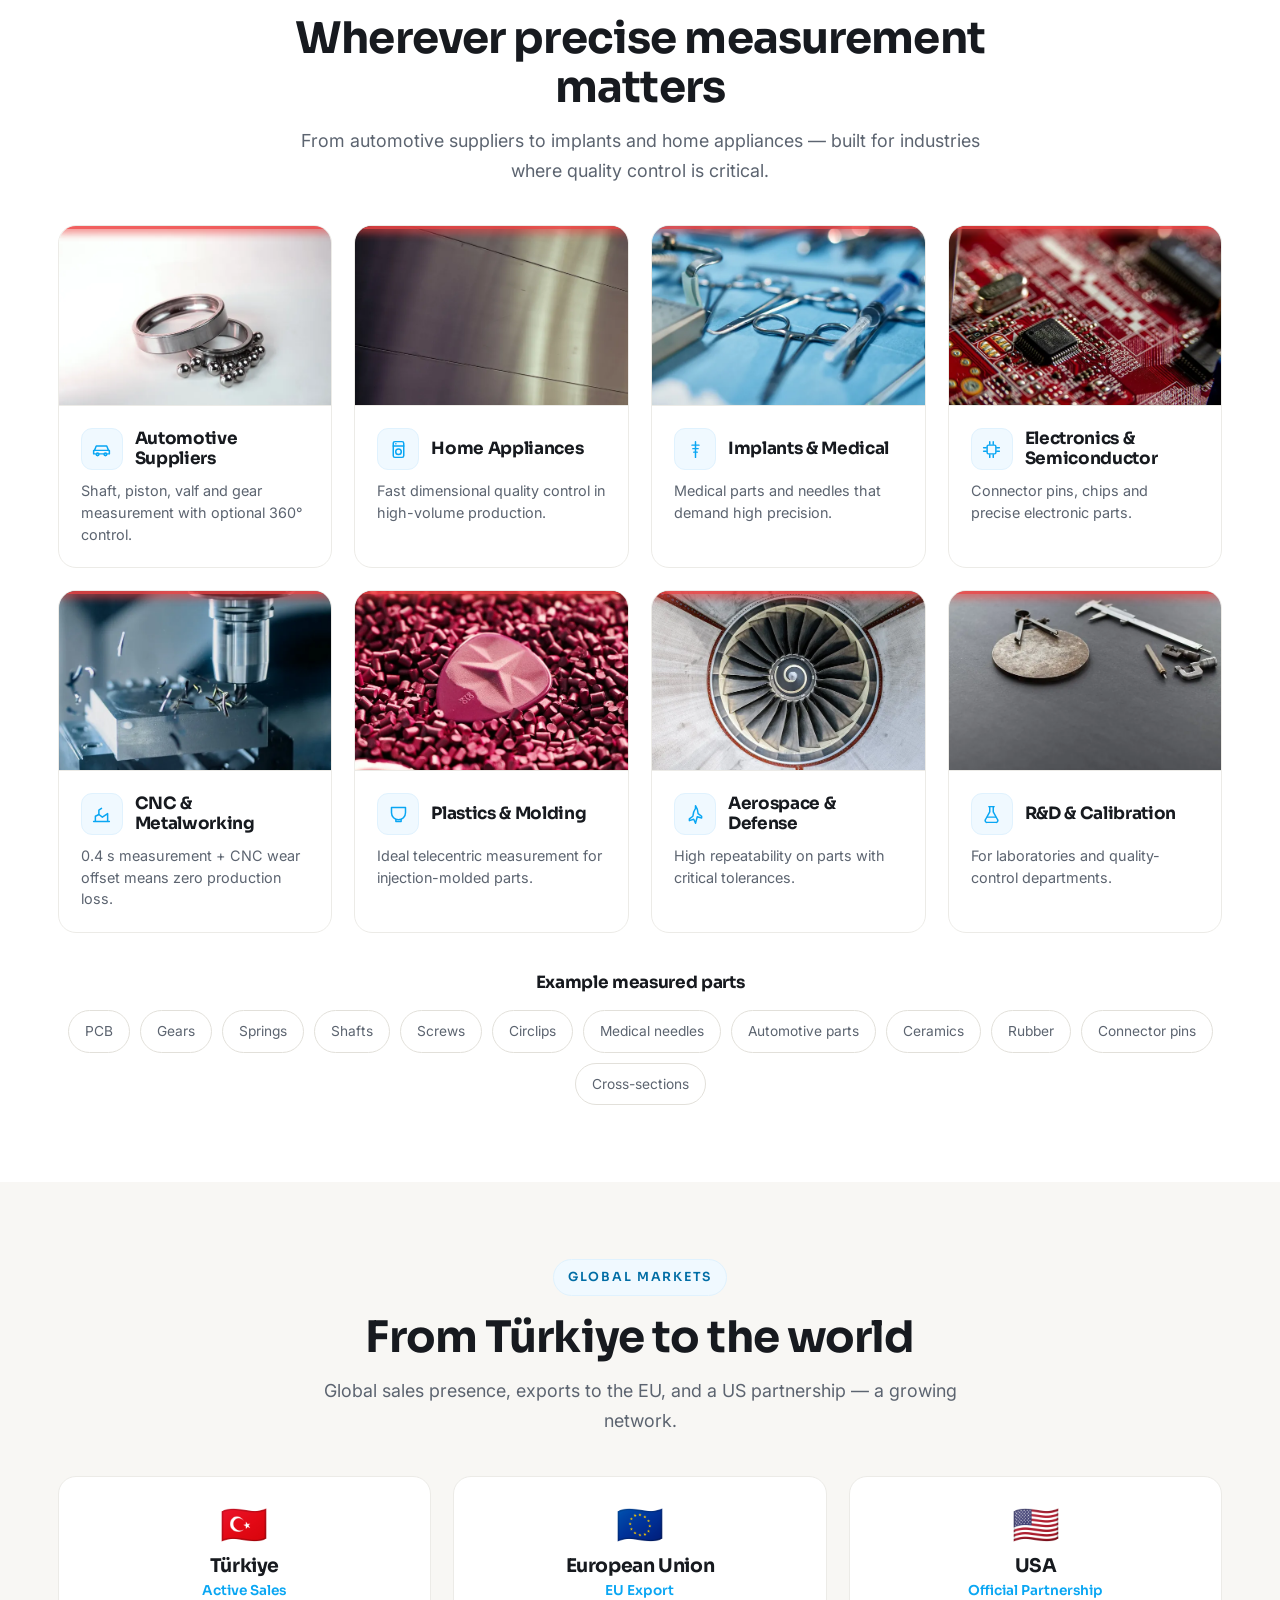
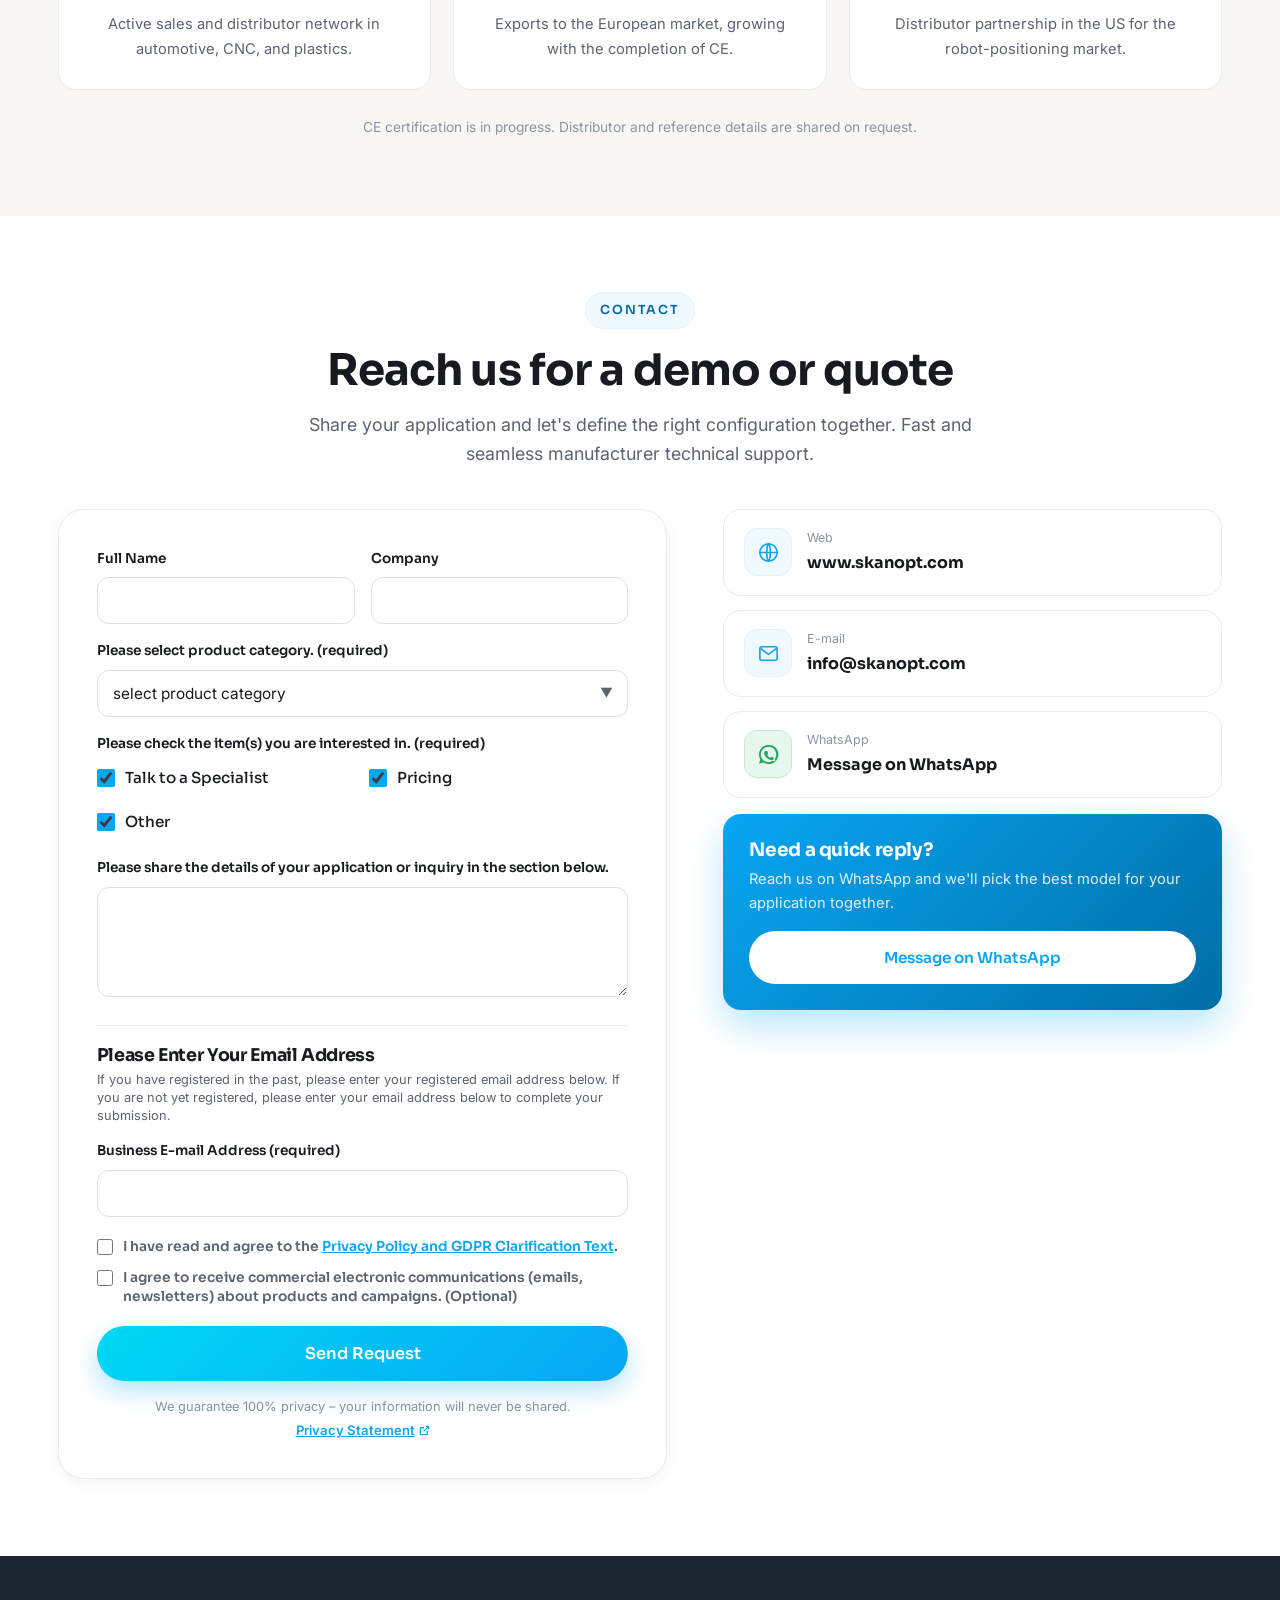
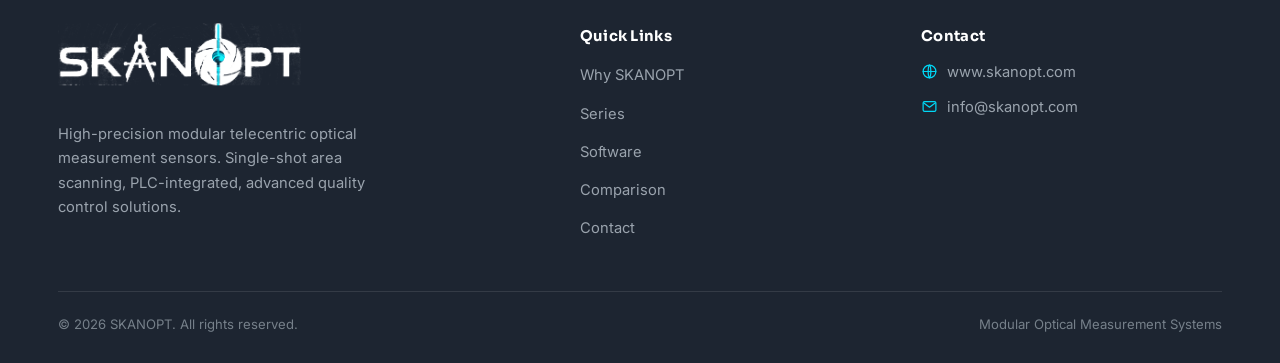
==== commit 0f8d2352: "feat: implement mandatory KVKK/GDPR consent checkbox and optional marketing consent in contact form," ====
--- a/index.html
+++ b/index.html
@@ -351,6 +351,20 @@
           <input id="f-email" name="email" type="email" required>
         </div>
 
+        <div class="field" style="margin-top:20px;margin-bottom:20px;">
+          <label class="chk-container" style="display:flex;align-items:flex-start;gap:10px;font-size:0.86rem;cursor:pointer;user-select:none;line-height:1.4;margin-bottom:12px;color:var(--ink-soft);">
+            <input type="checkbox" id="chk-kvkk" name="consent_kvkk" required style="width:16px;height:16px;margin-top:2px;accent-color:var(--brand);cursor:pointer;flex:none;">
+            <span>
+              <span data-i18n="contact.kvkkPre">I have read and agree to the </span>
+              <a href="privacy.html" target="_blank" style="color:var(--brand);font-weight:600;text-decoration:underline;" data-i18n="contact.kvkkLink">Privacy Policy and KVKK Clarification Text</a>.
+            </span>
+          </label>
+          <label class="chk-container" style="display:flex;align-items:flex-start;gap:10px;font-size:0.86rem;cursor:pointer;user-select:none;line-height:1.4;color:var(--ink-soft);">
+            <input type="checkbox" id="chk-marketing" name="consent_marketing" style="width:16px;height:16px;margin-top:2px;accent-color:var(--brand);cursor:pointer;flex:none;">
+            <span data-i18n="contact.marketingConsent">I agree to receive commercial electronic communications (emails, newsletters) about products and campaigns.</span>
+          </label>
+        </div>
+
         <button type="submit" class="btn btn-accent btn-lg btn-block" data-i18n="contact.submit">Send Request</button>
         <p class="form__note" style="margin-top:16px;line-height:1.5;text-align:center;">
           <span data-i18n="contact.privacyNote">We guarantee 100% privacy – your information will never be shared.</span>
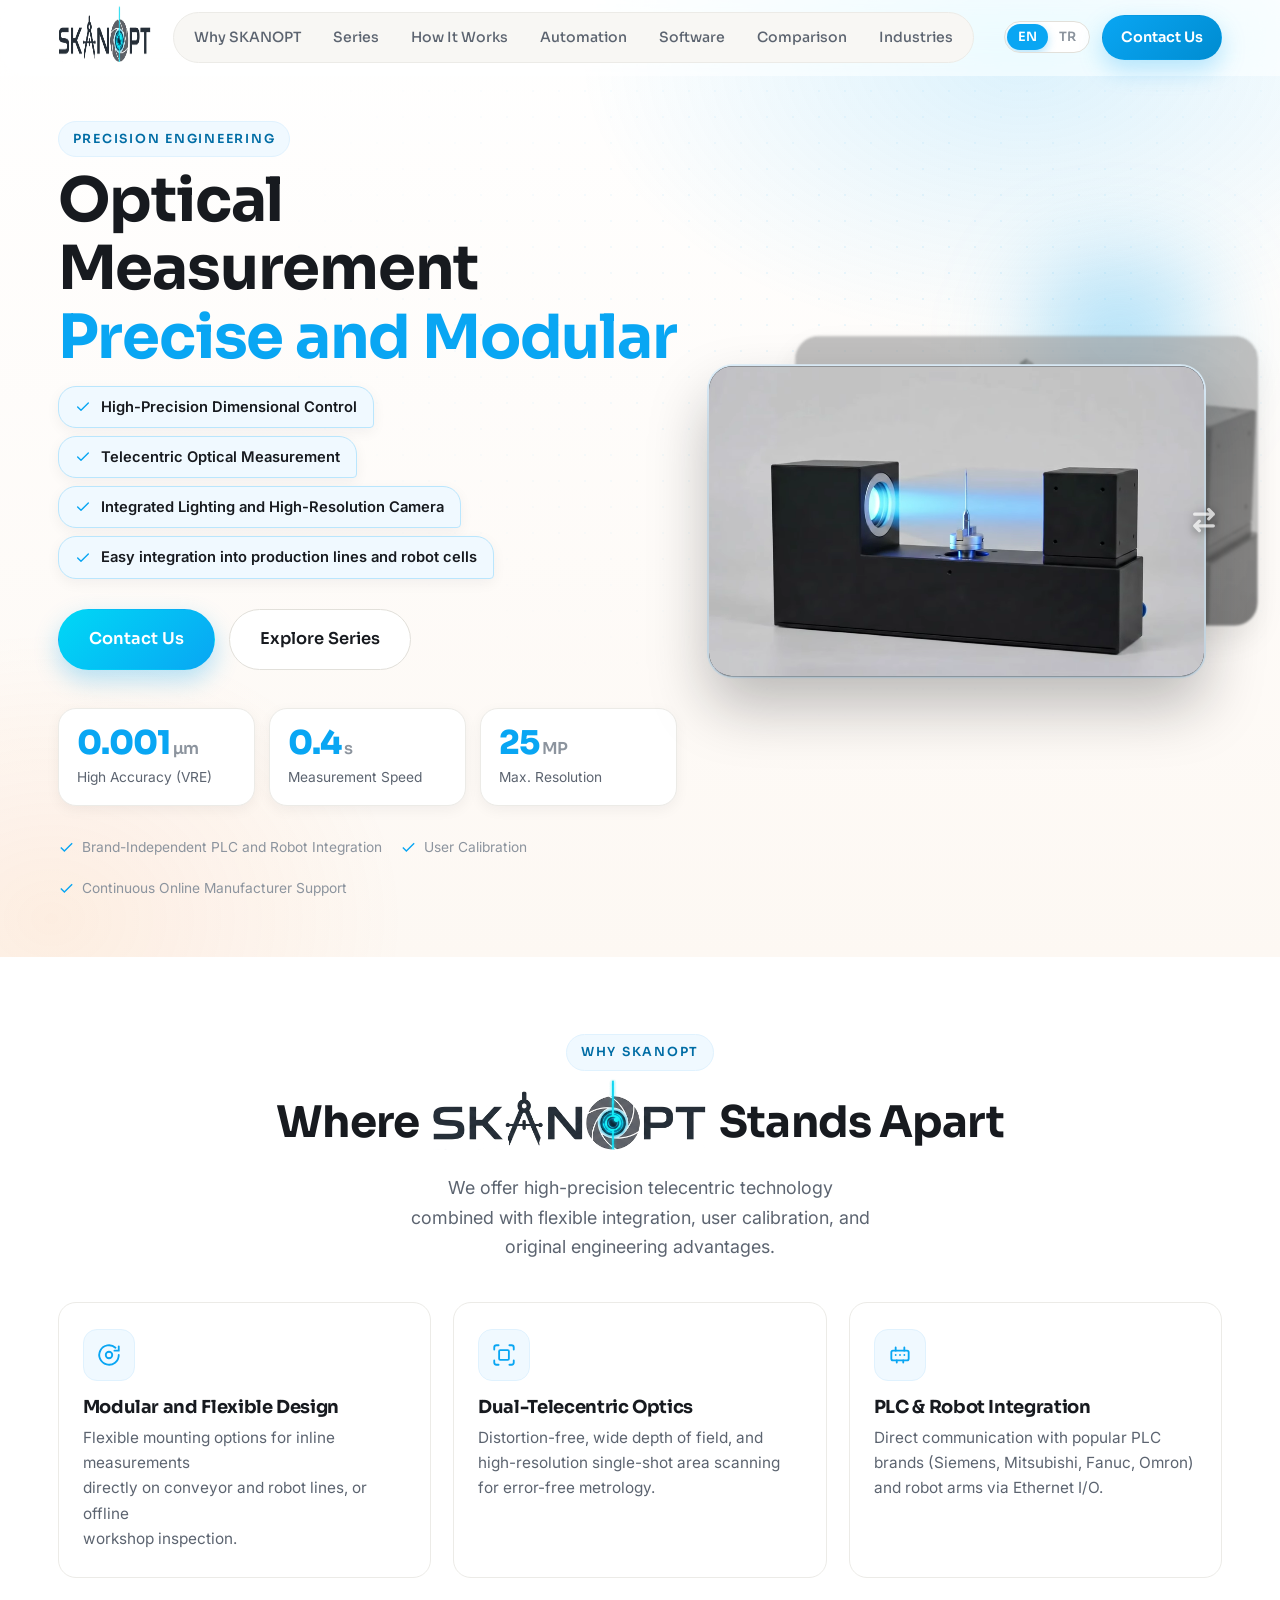
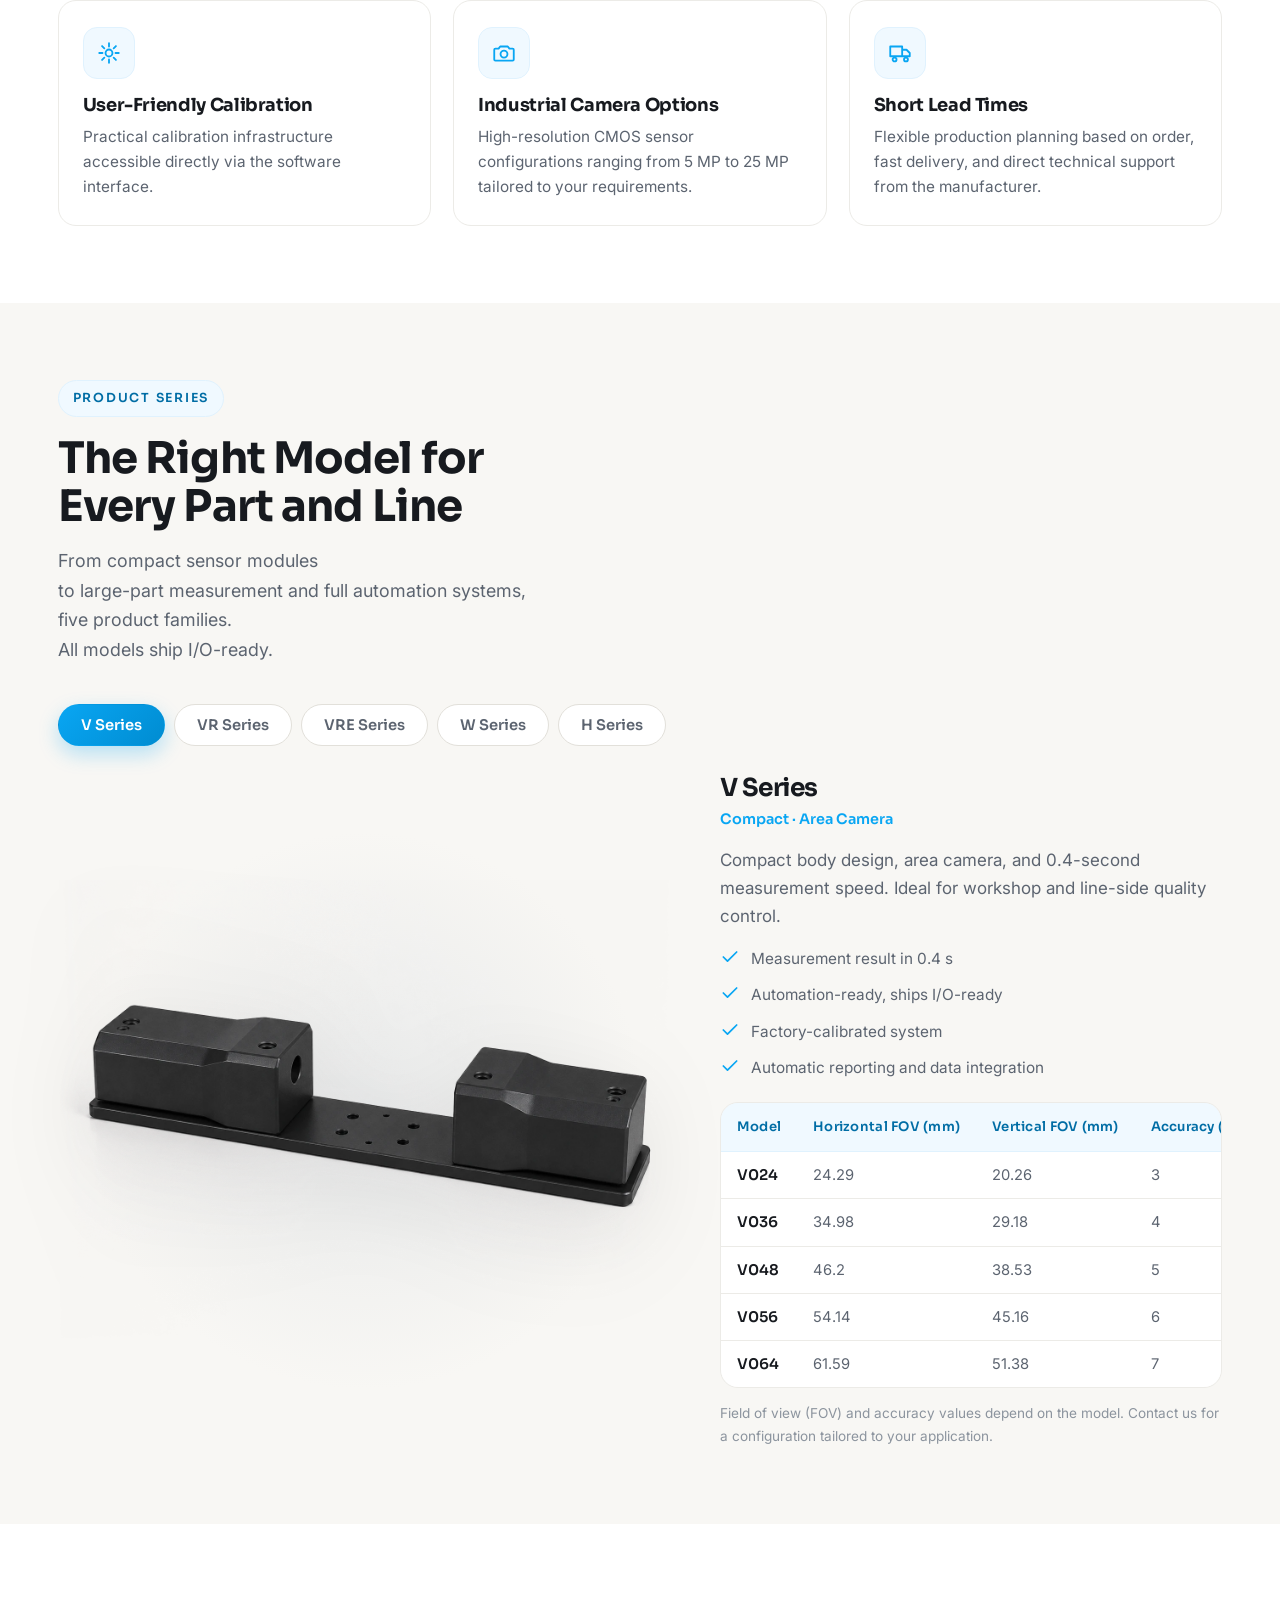
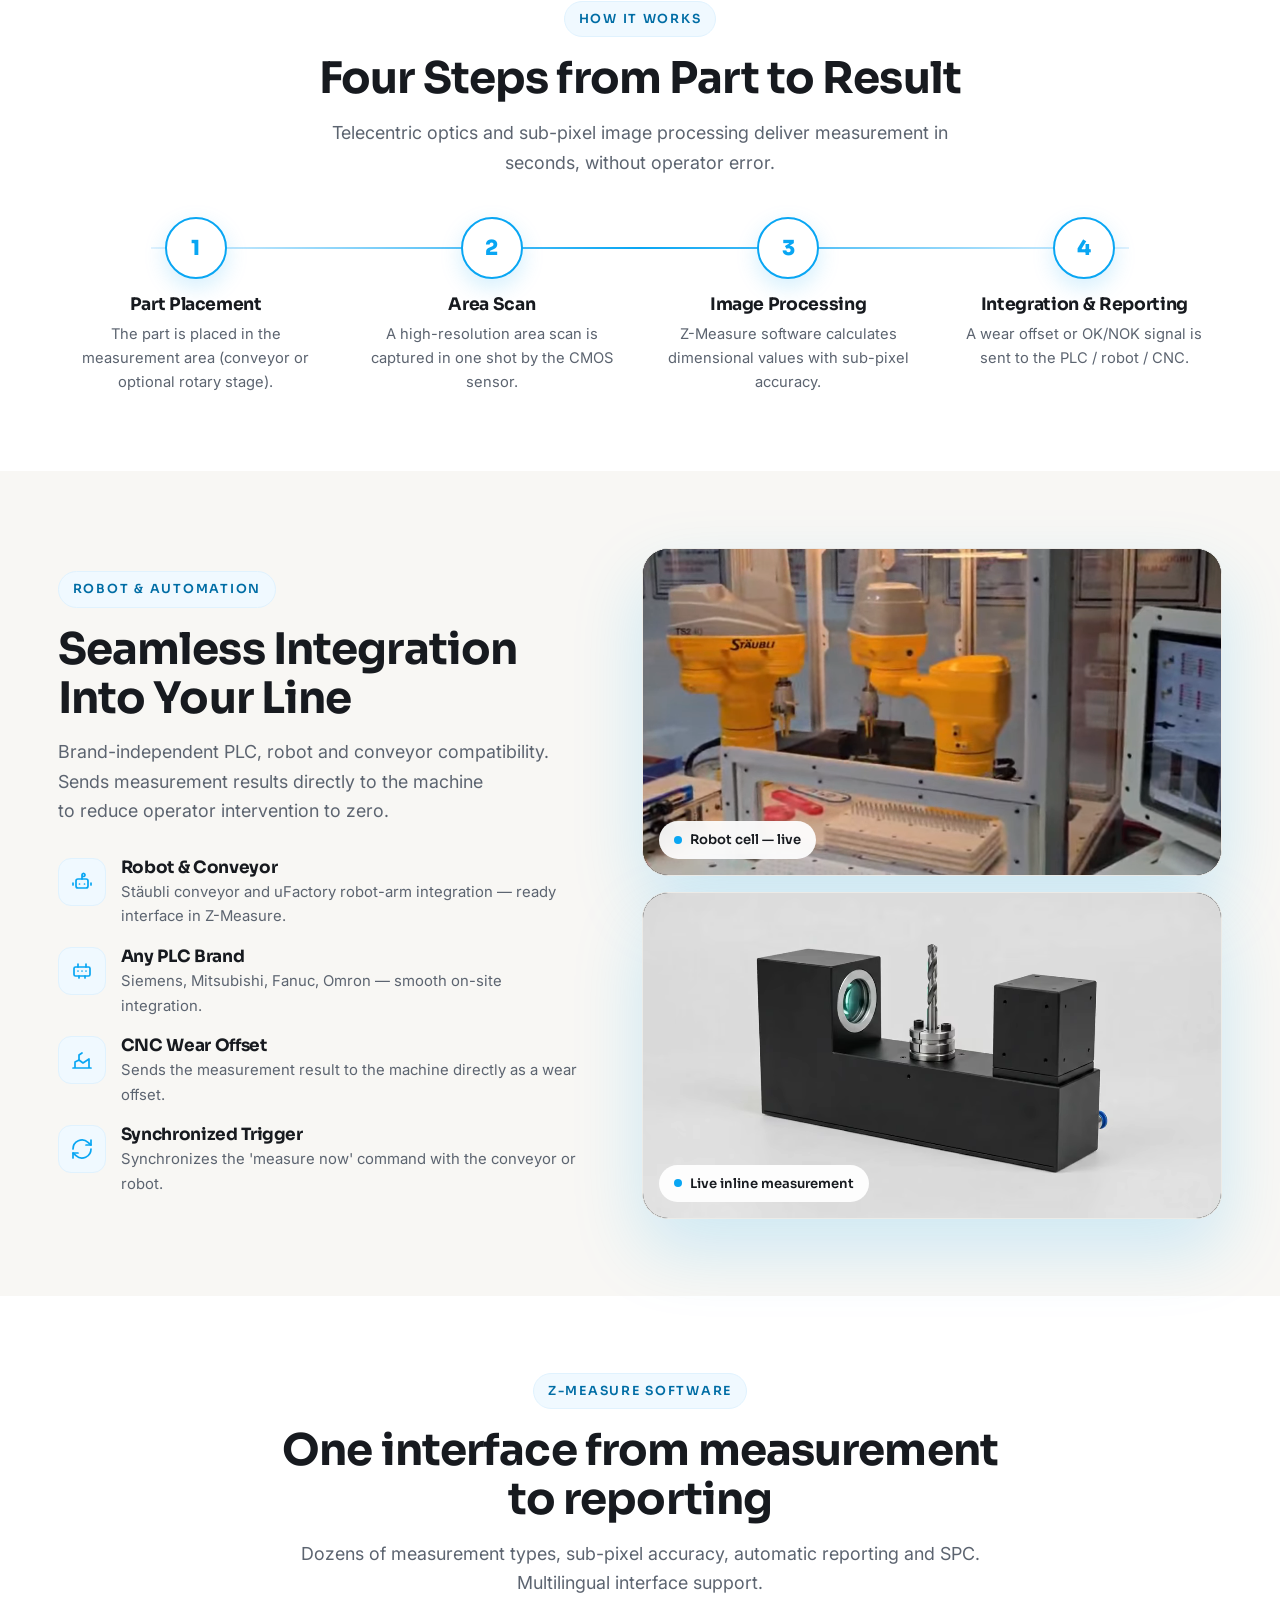
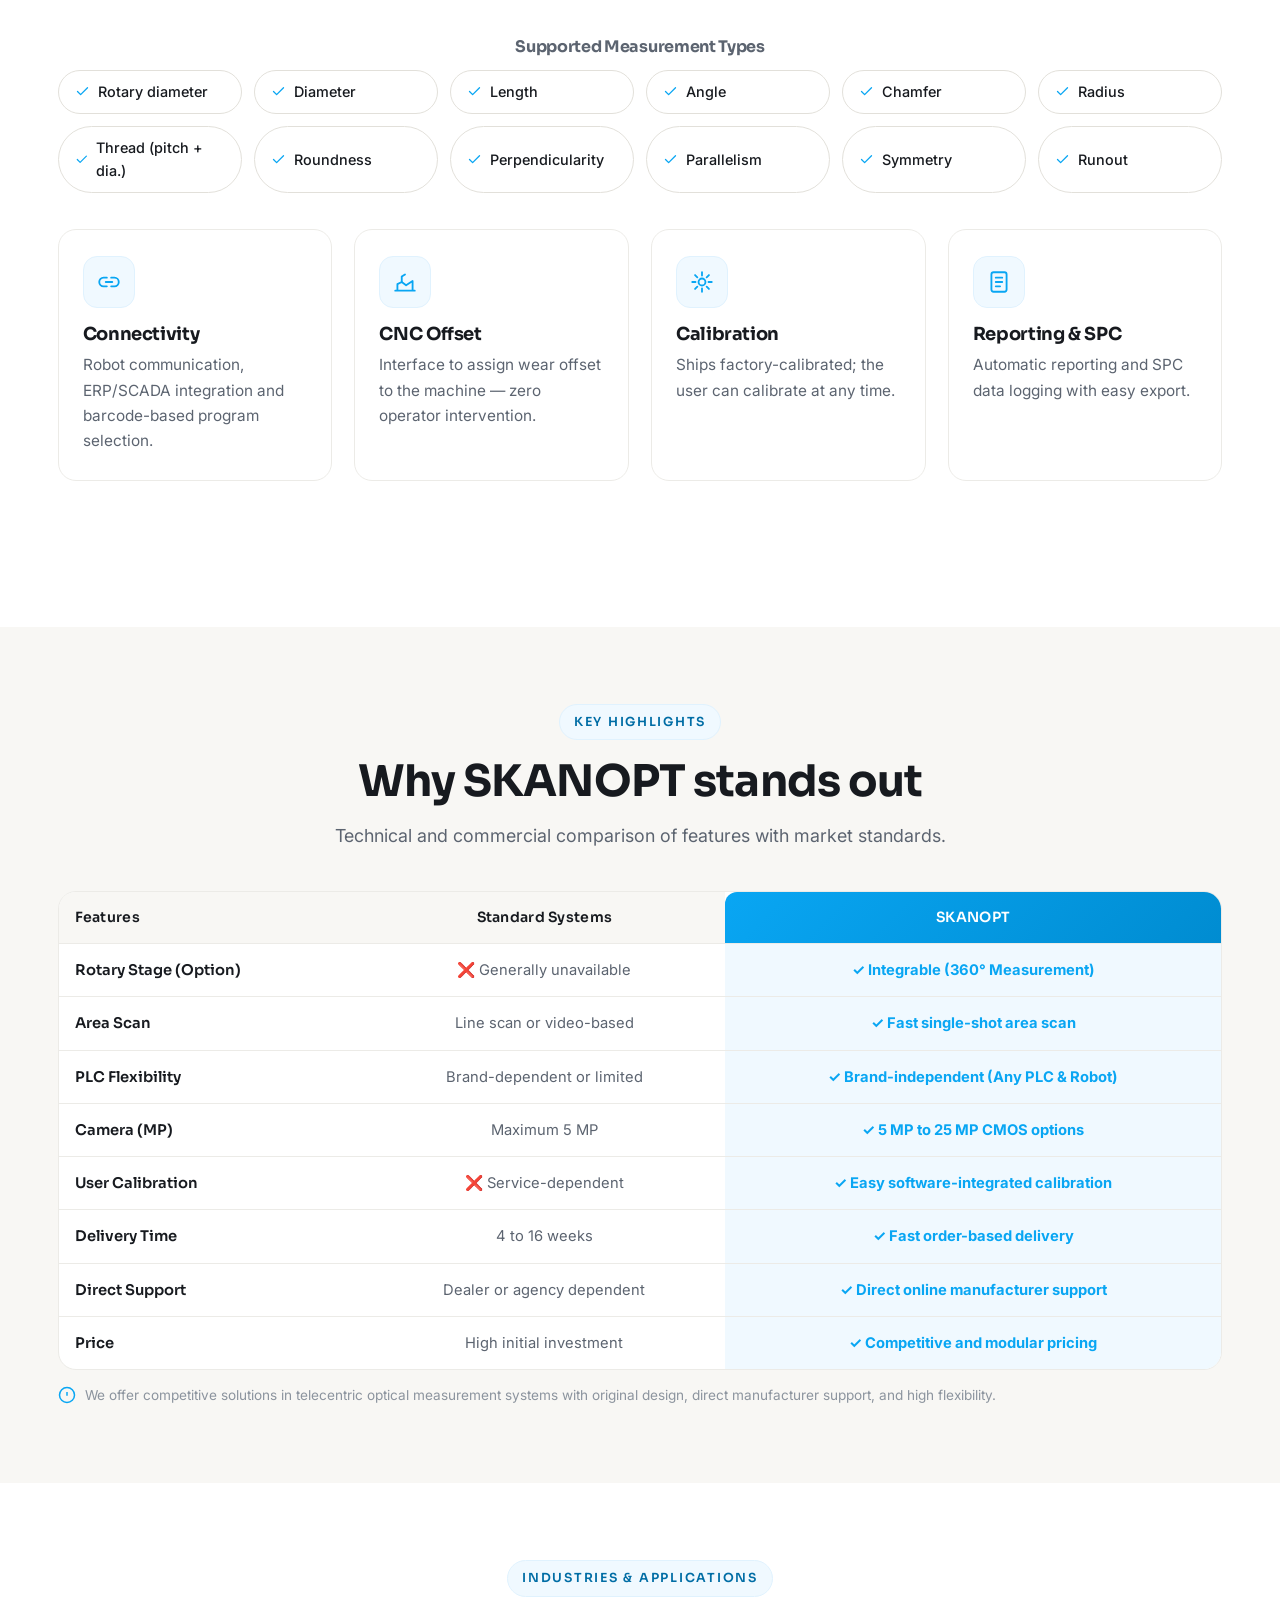
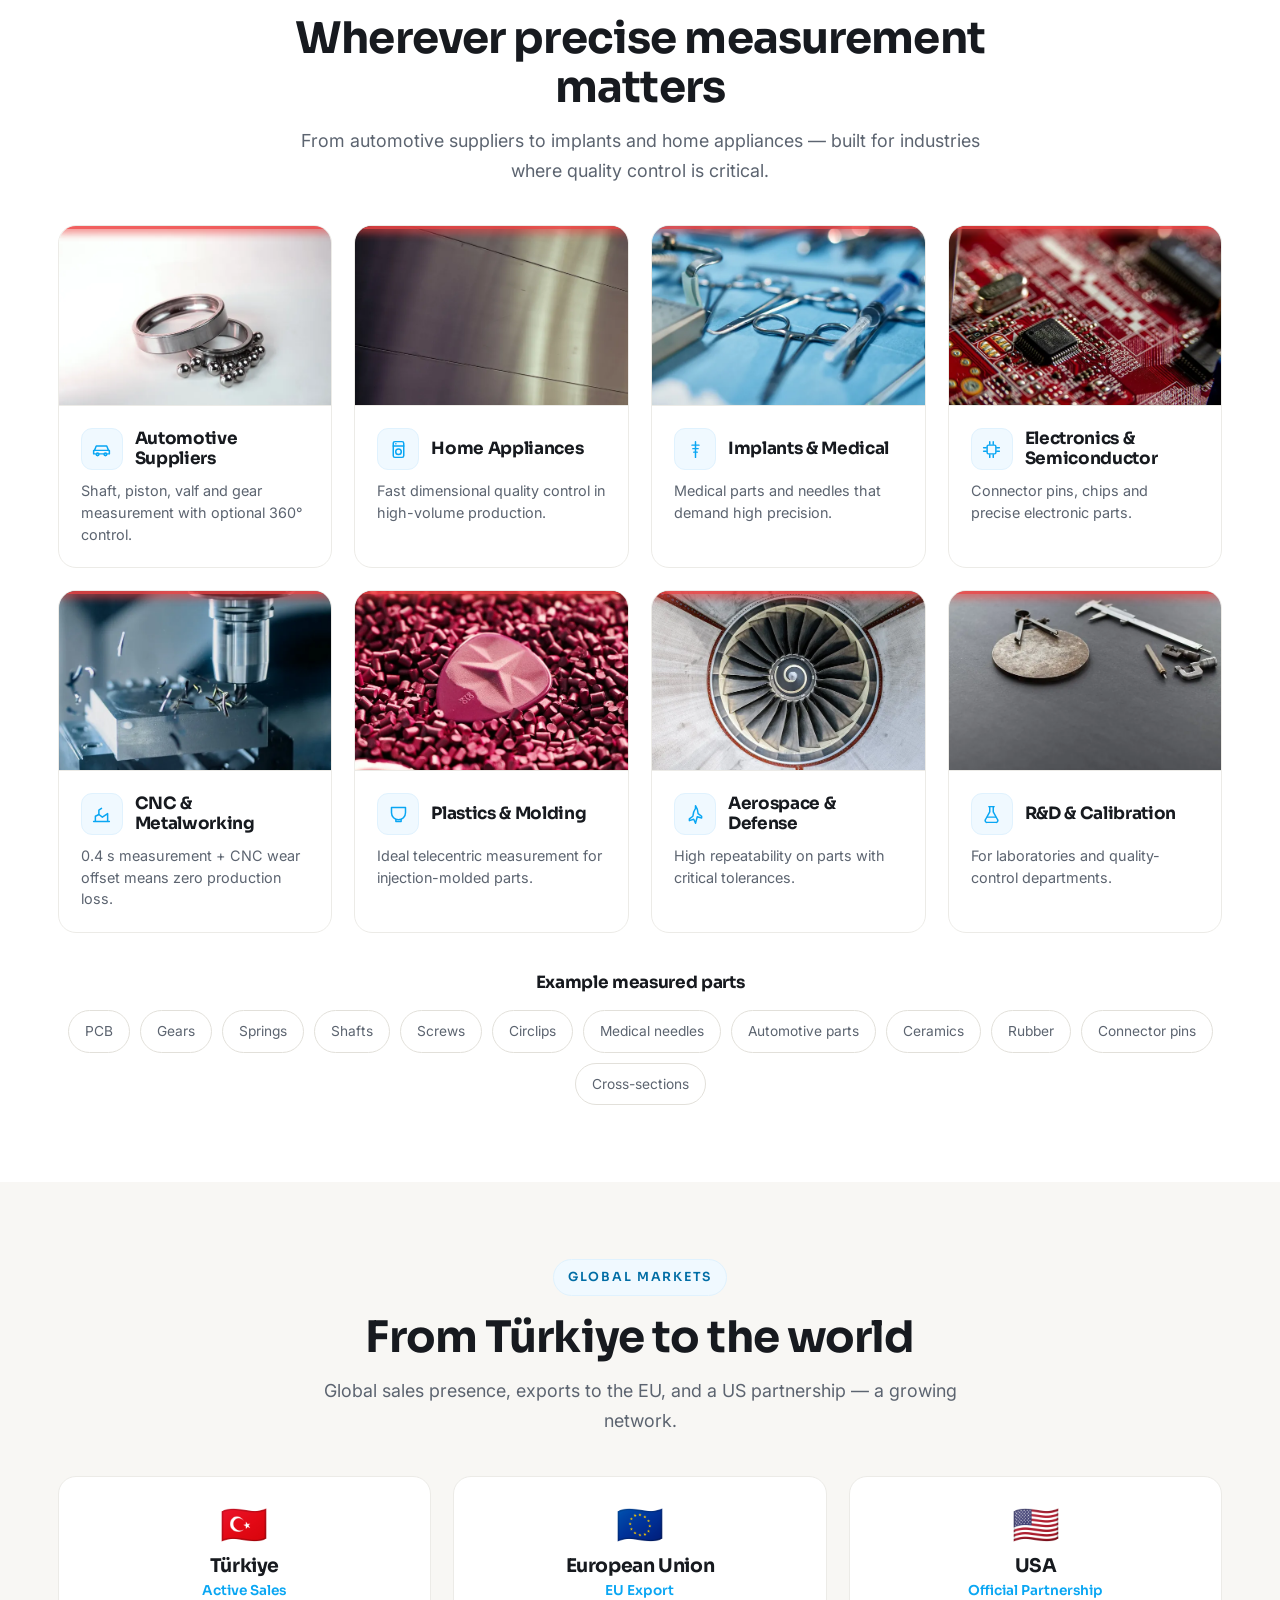
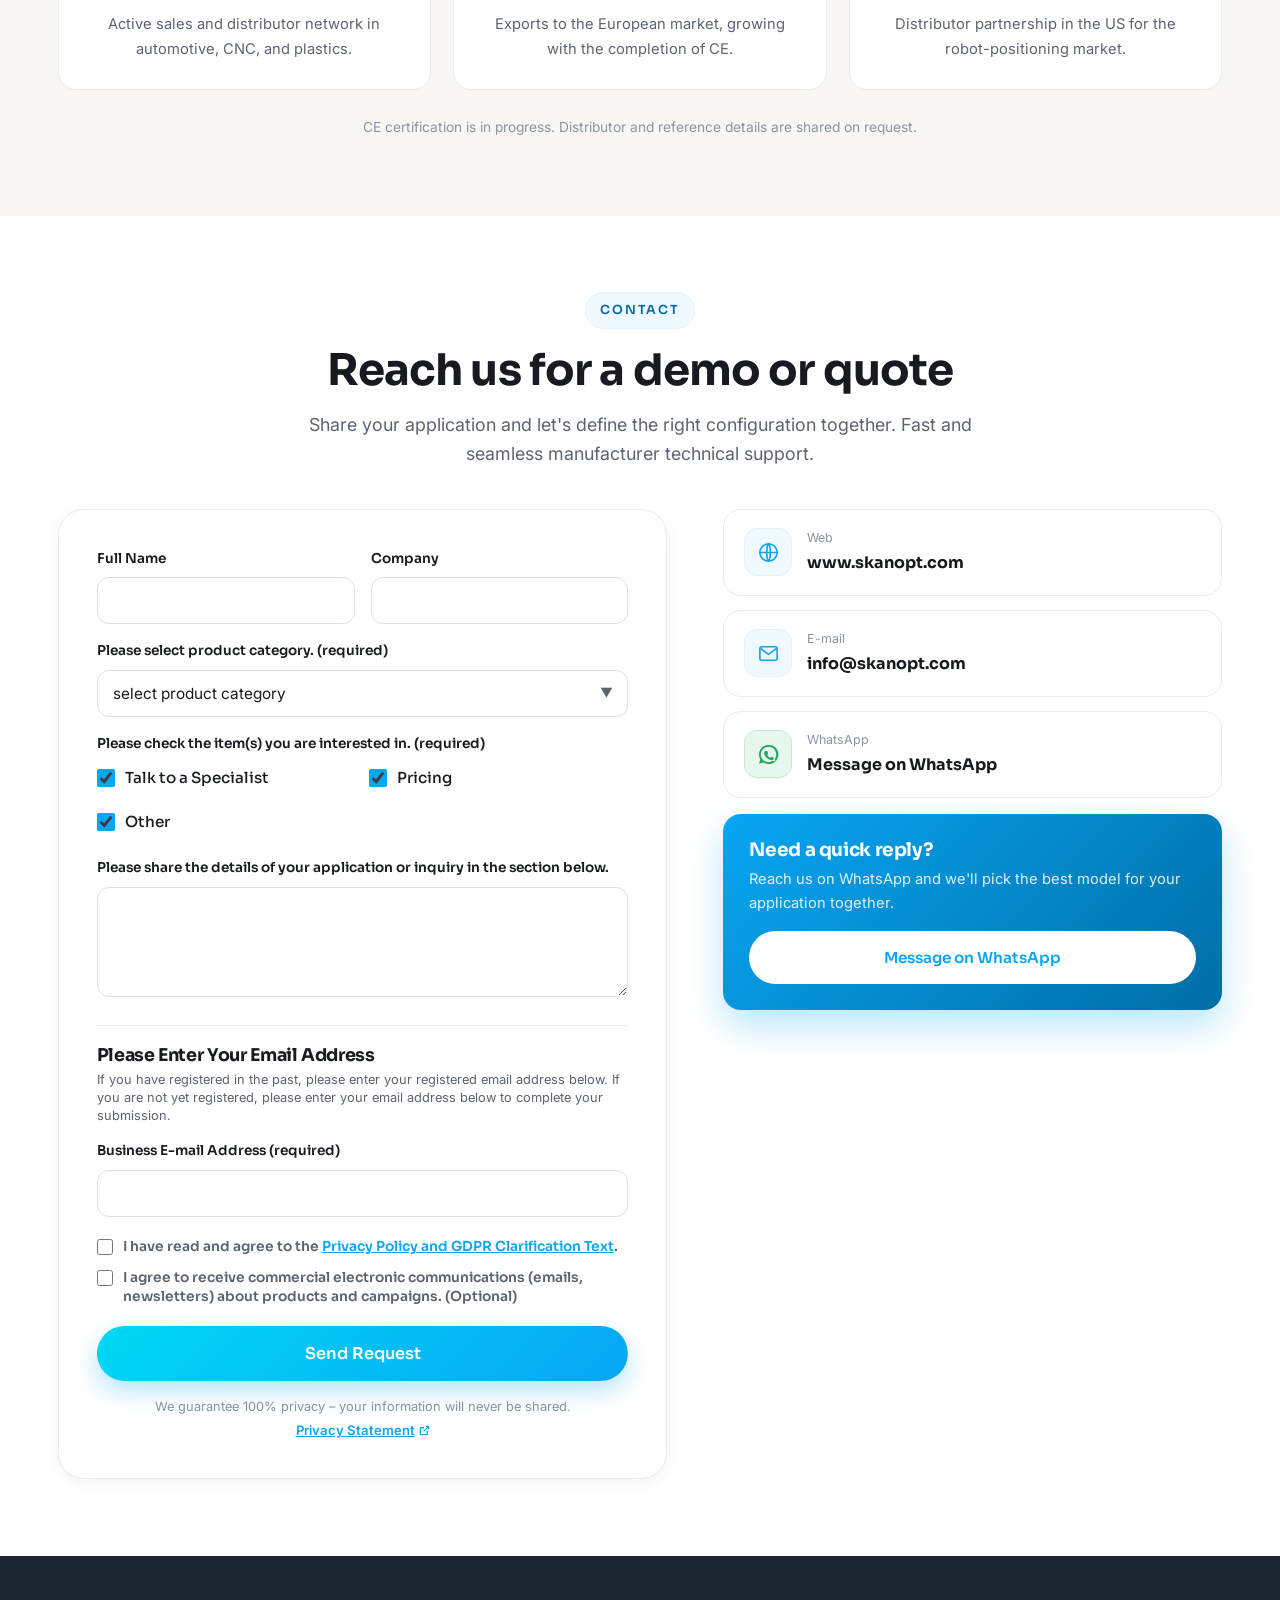
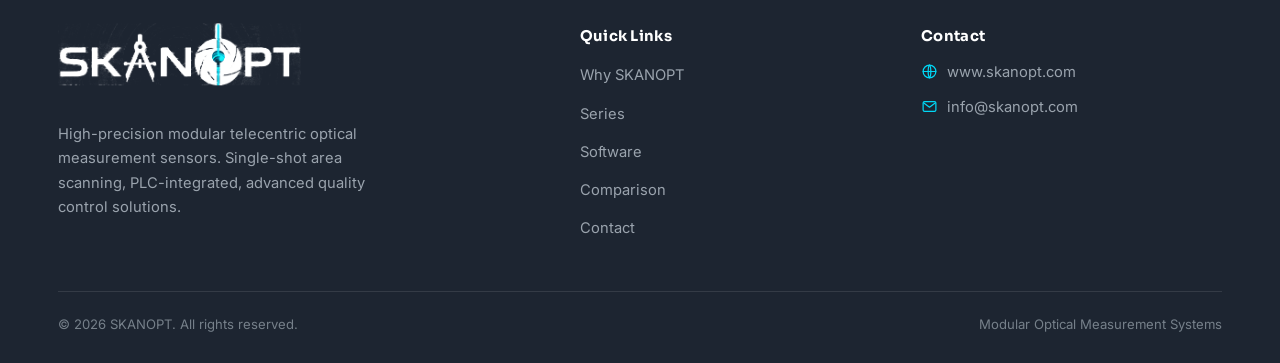
==== commit 027181ff: "Update optical measurement system metadata description to 2D & 3D" ====
--- a/index.html
+++ b/index.html
@@ -3,8 +3,8 @@
 <head>
 <meta charset="UTF-8">
 <meta name="viewport" content="width=device-width, initial-scale=1">
-<title data-i18n="meta.title">SKANOPT · Telecentric Optical Measurement Sensors | 2D Dimensional Inspection</title>
-<meta name="description" data-i18n="meta.desc" content="SKANOPT modular telecentric 2D optical measurement sensors: high-resolution single-shot area scanning, brand-independent PLC and robot integration, user-defined calibration and short lead times.">
+<title data-i18n="meta.title">SKANOPT · Telecentric Optical Measurement Sensors | 2D & 3D Dimensional Inspection</title>
+<meta name="description" data-i18n="meta.desc" content="SKANOPT modular telecentric 2D & 3D optical measurement sensors: high-resolution single-shot area scanning, brand-independent PLC and robot integration, user-defined calibration and short lead times.">
 <meta name="theme-color" content="#f26a1b">
 <meta name="robots" content="index,follow">
 
@@ -12,7 +12,7 @@
 <meta property="og:type" content="website">
 <meta property="og:site_name" content="SKANOPT">
 <meta property="og:title" content="SKANOPT · Telecentric Optical Measurement Sensors">
-<meta property="og:description" content="Modular telecentric 2D optical measurement sensors for high-precision dimensional control.">
+<meta property="og:description" content="Modular telecentric 2D & 3D optical measurement sensors for high-precision dimensional control.">
 <meta property="og:image" content="assets/img/og-image.jpg">
 <meta name="twitter:card" content="summary_large_image">
 <link rel="canonical" href="https://www.skanopt.com/">
@@ -38,7 +38,7 @@
   "@context":"https://schema.org",
   "@type":"Organization",
   "name":"SKANOPT",
-  "description":"Precise and modular telecentric 2D optical dimensional measurement systems.",
+  "description":"Precise and modular telecentric 2D & 3D optical dimensional measurement systems.",
   "url":"https://www.skanopt.com",
   "logo":"https://www.skanopt.com/assets/img/apple-touch-icon.png",
   "makesOffer":{"@type":"Product","name":"SKANOPT Optical Measurement System","category":"Optical Dimensional Measurement Device"}
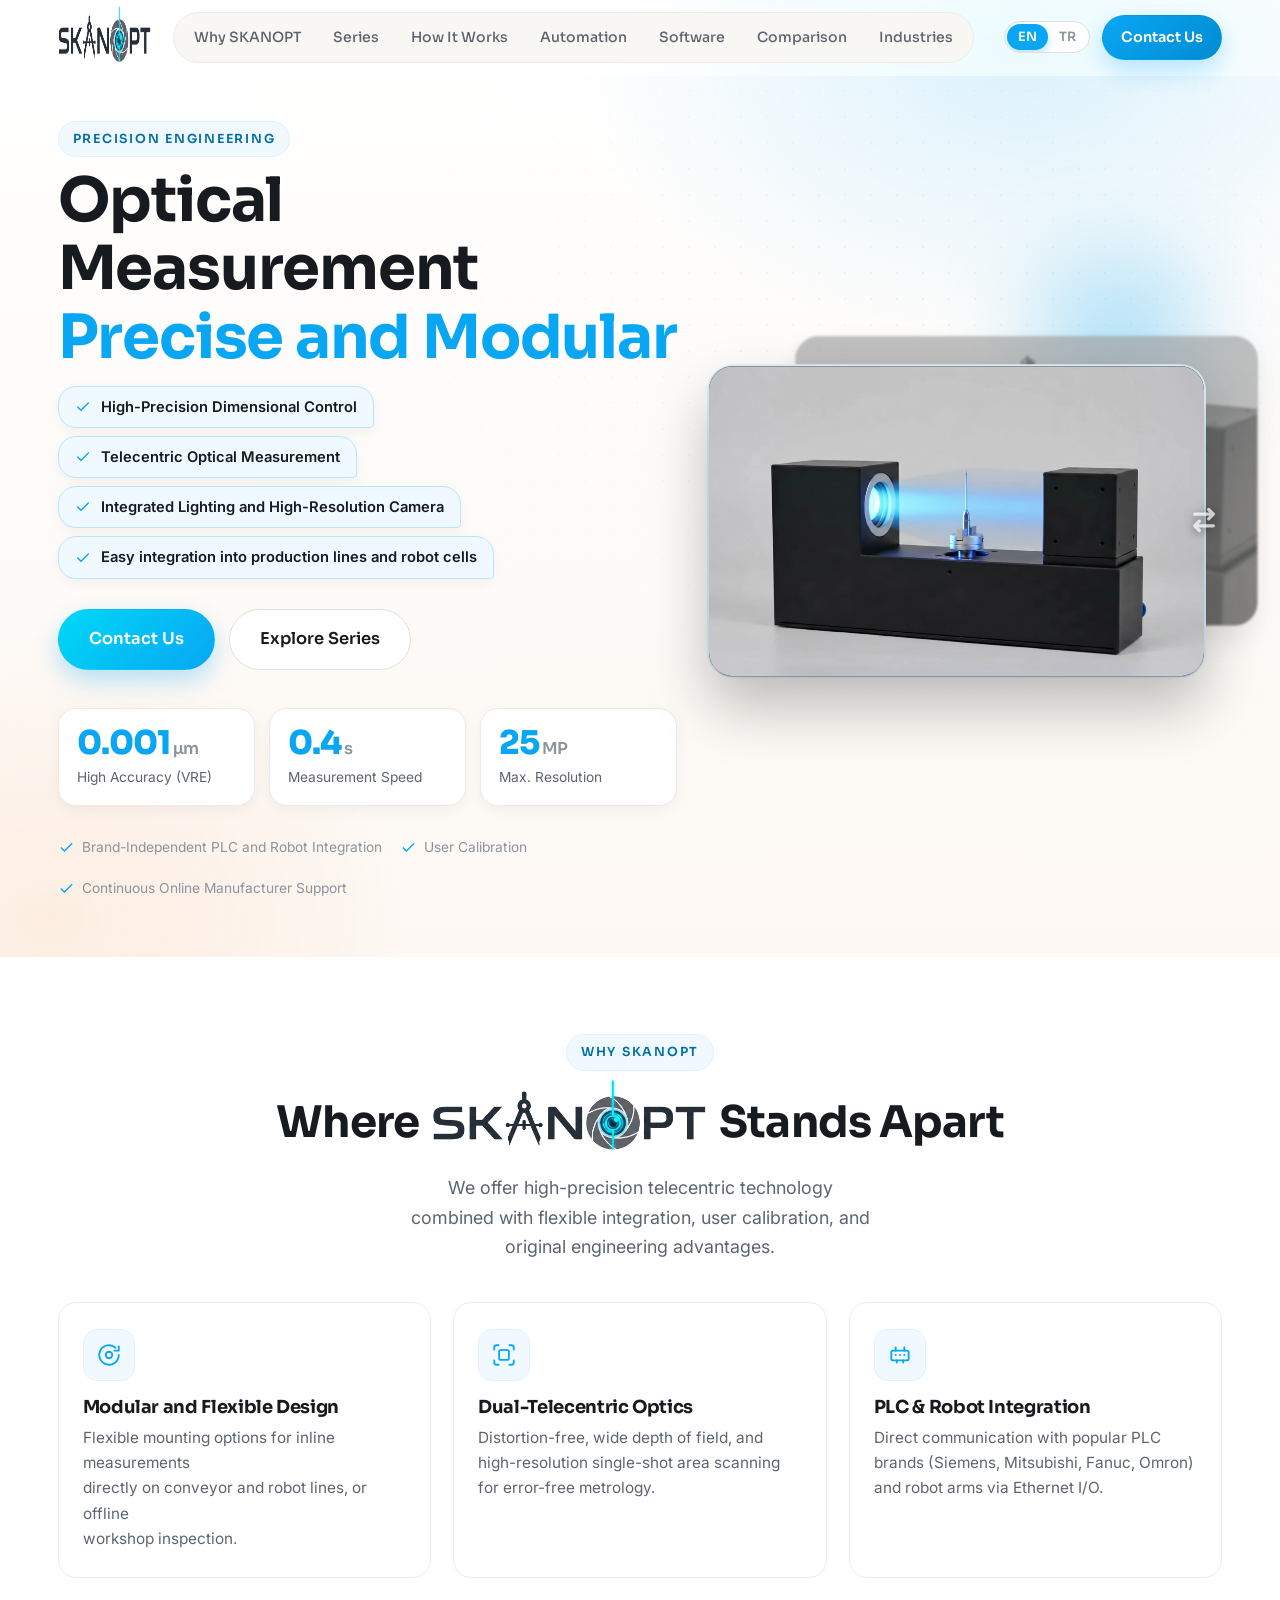
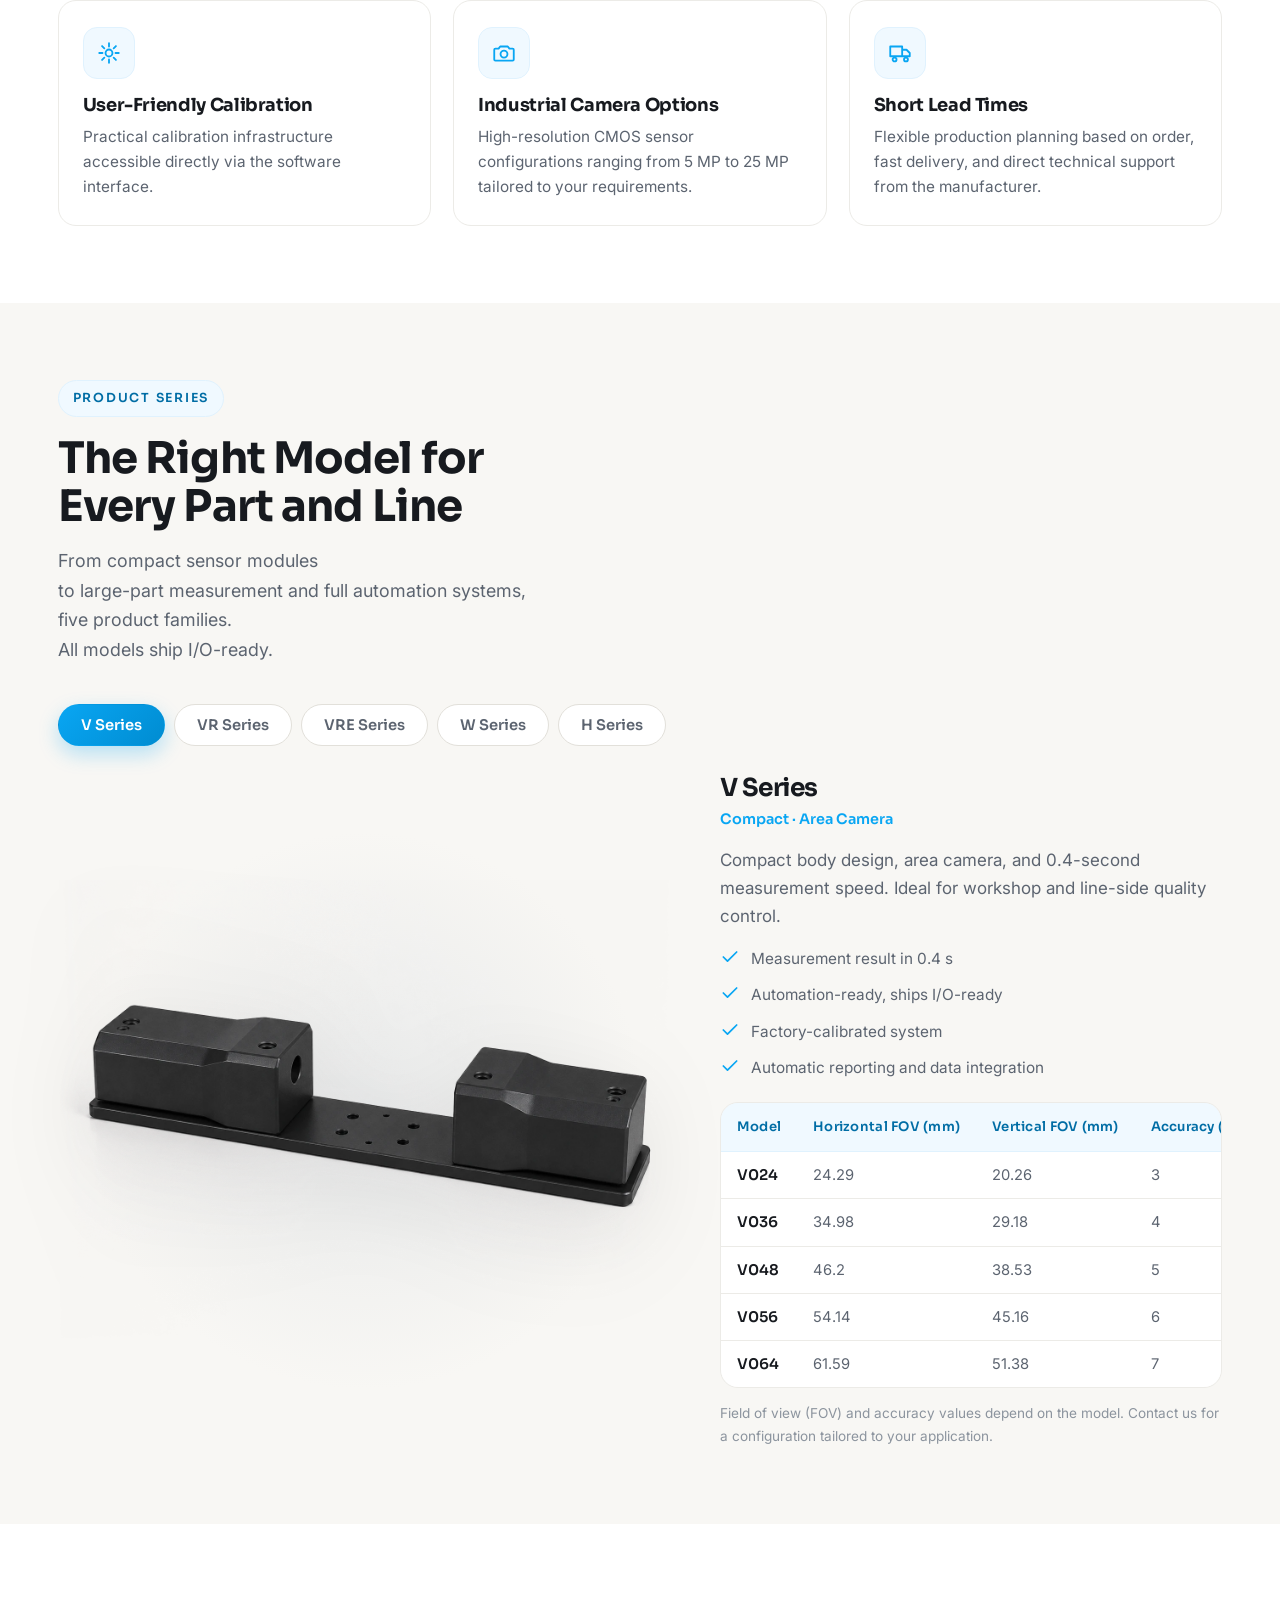
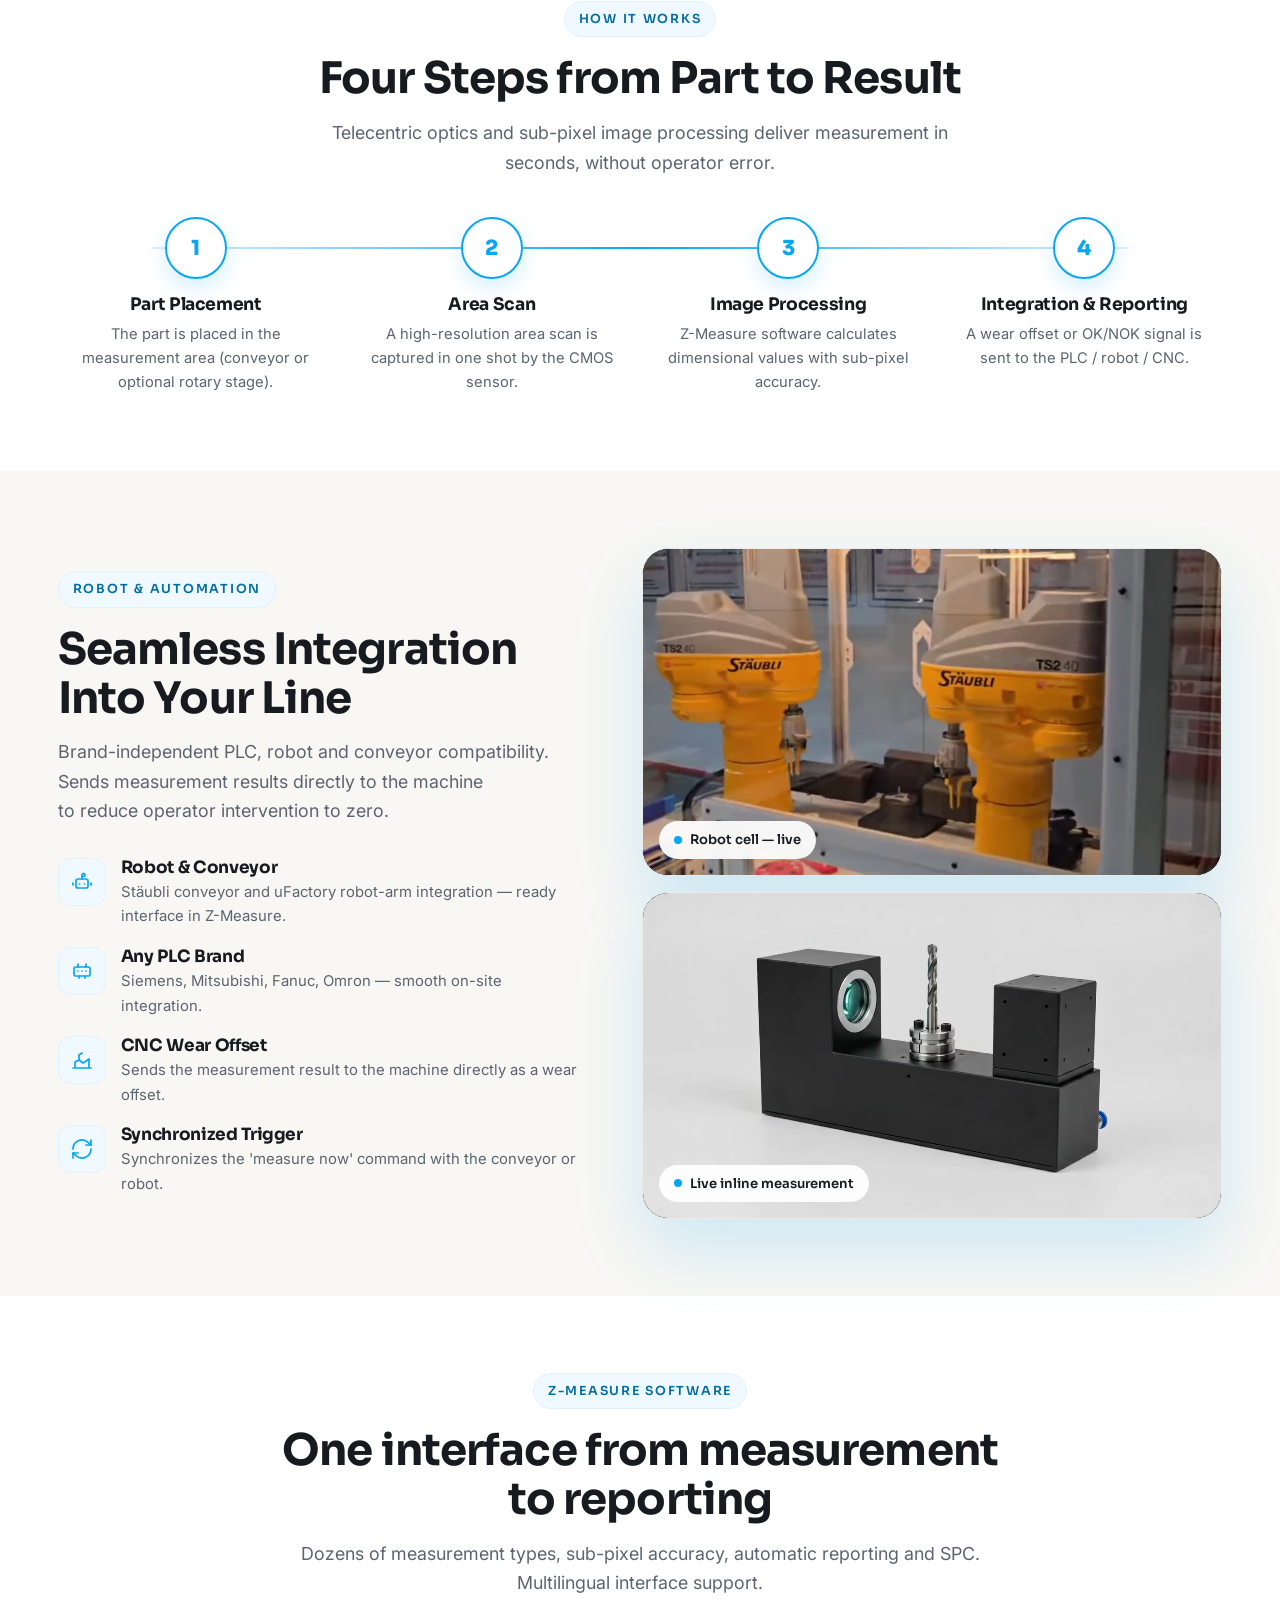
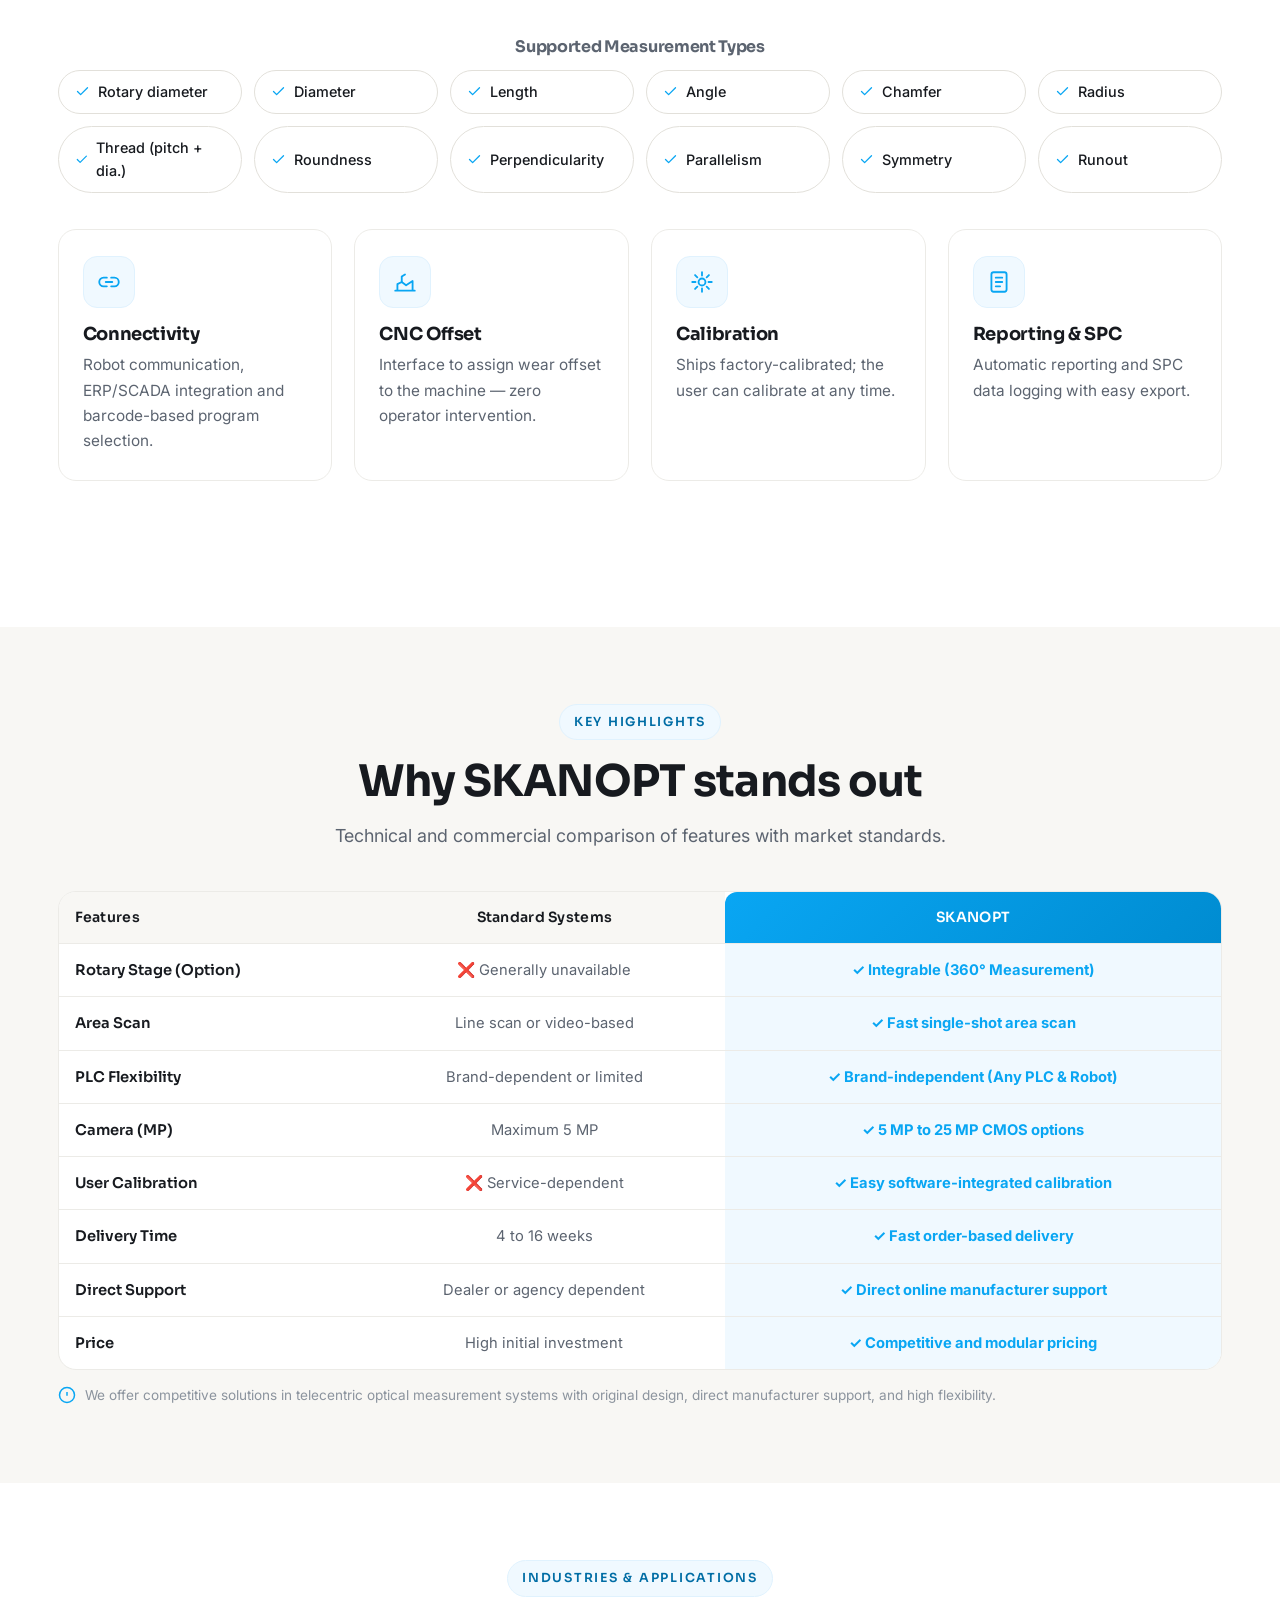
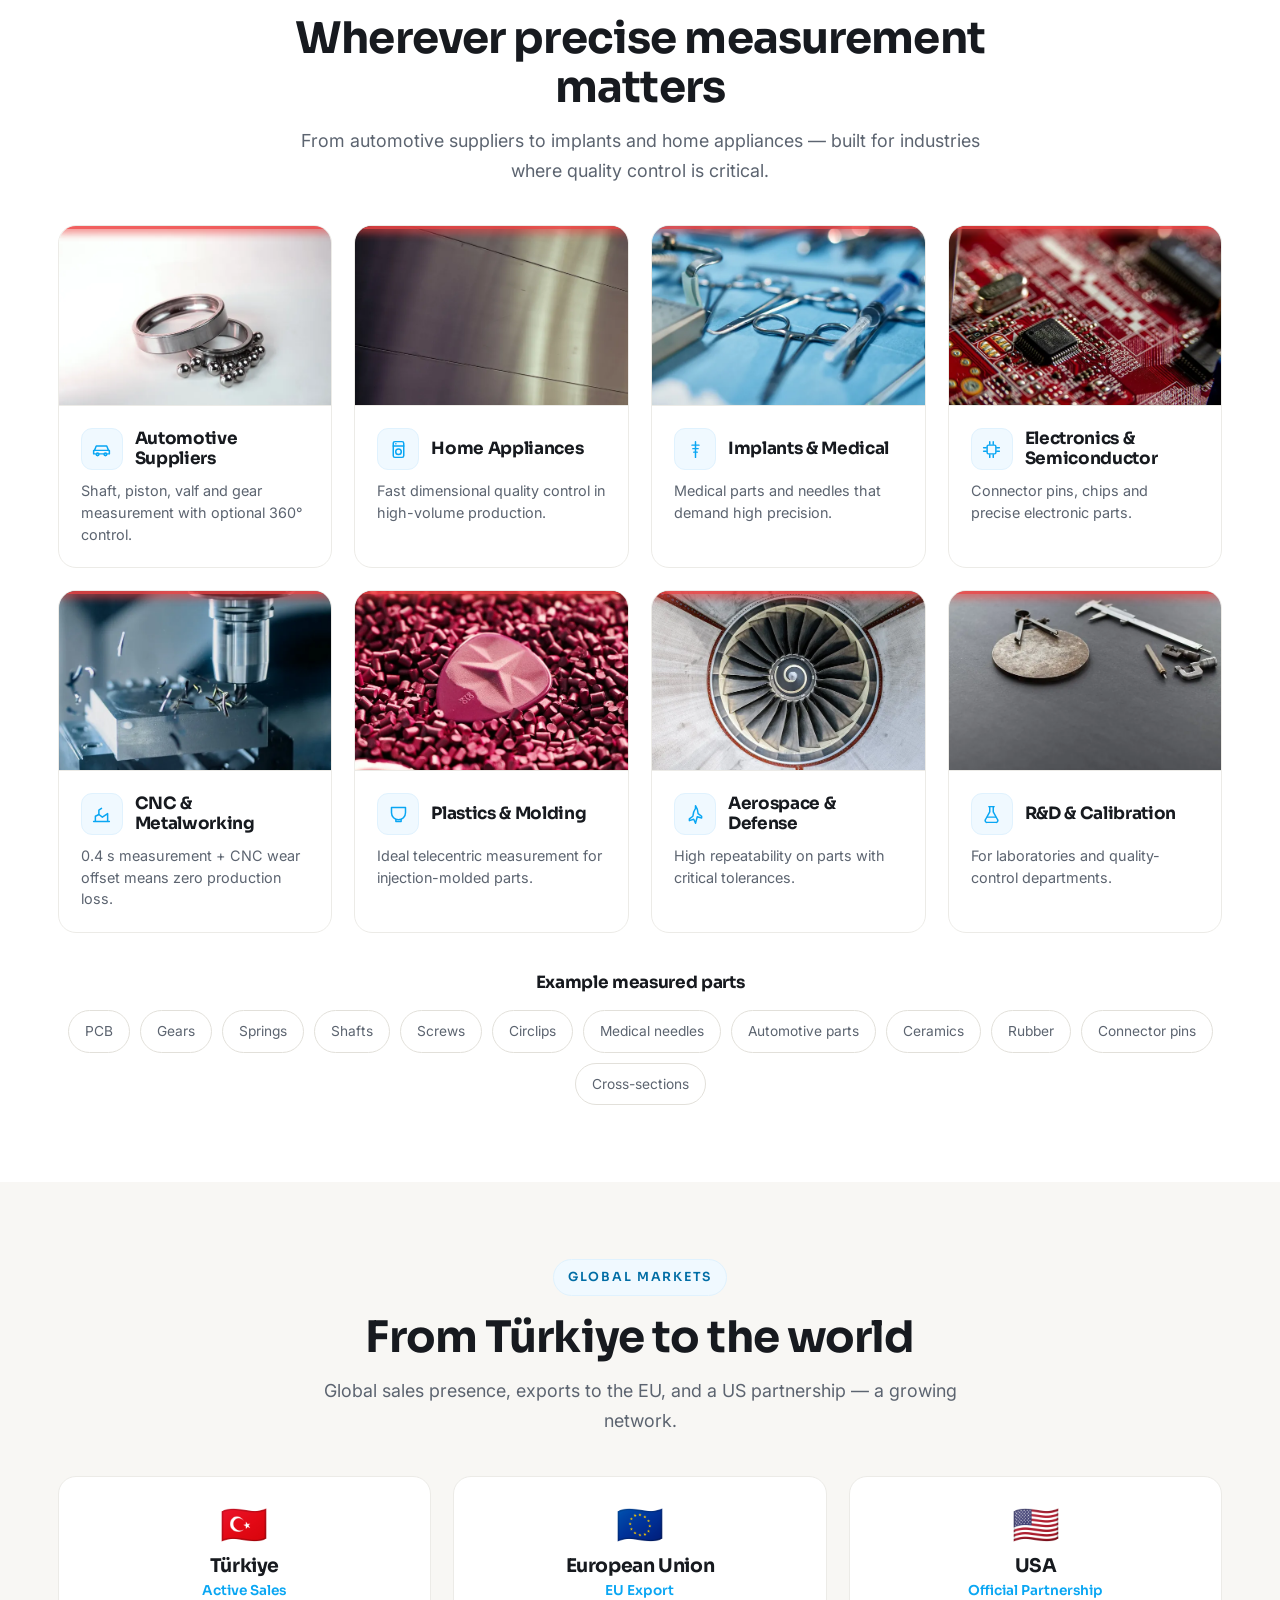
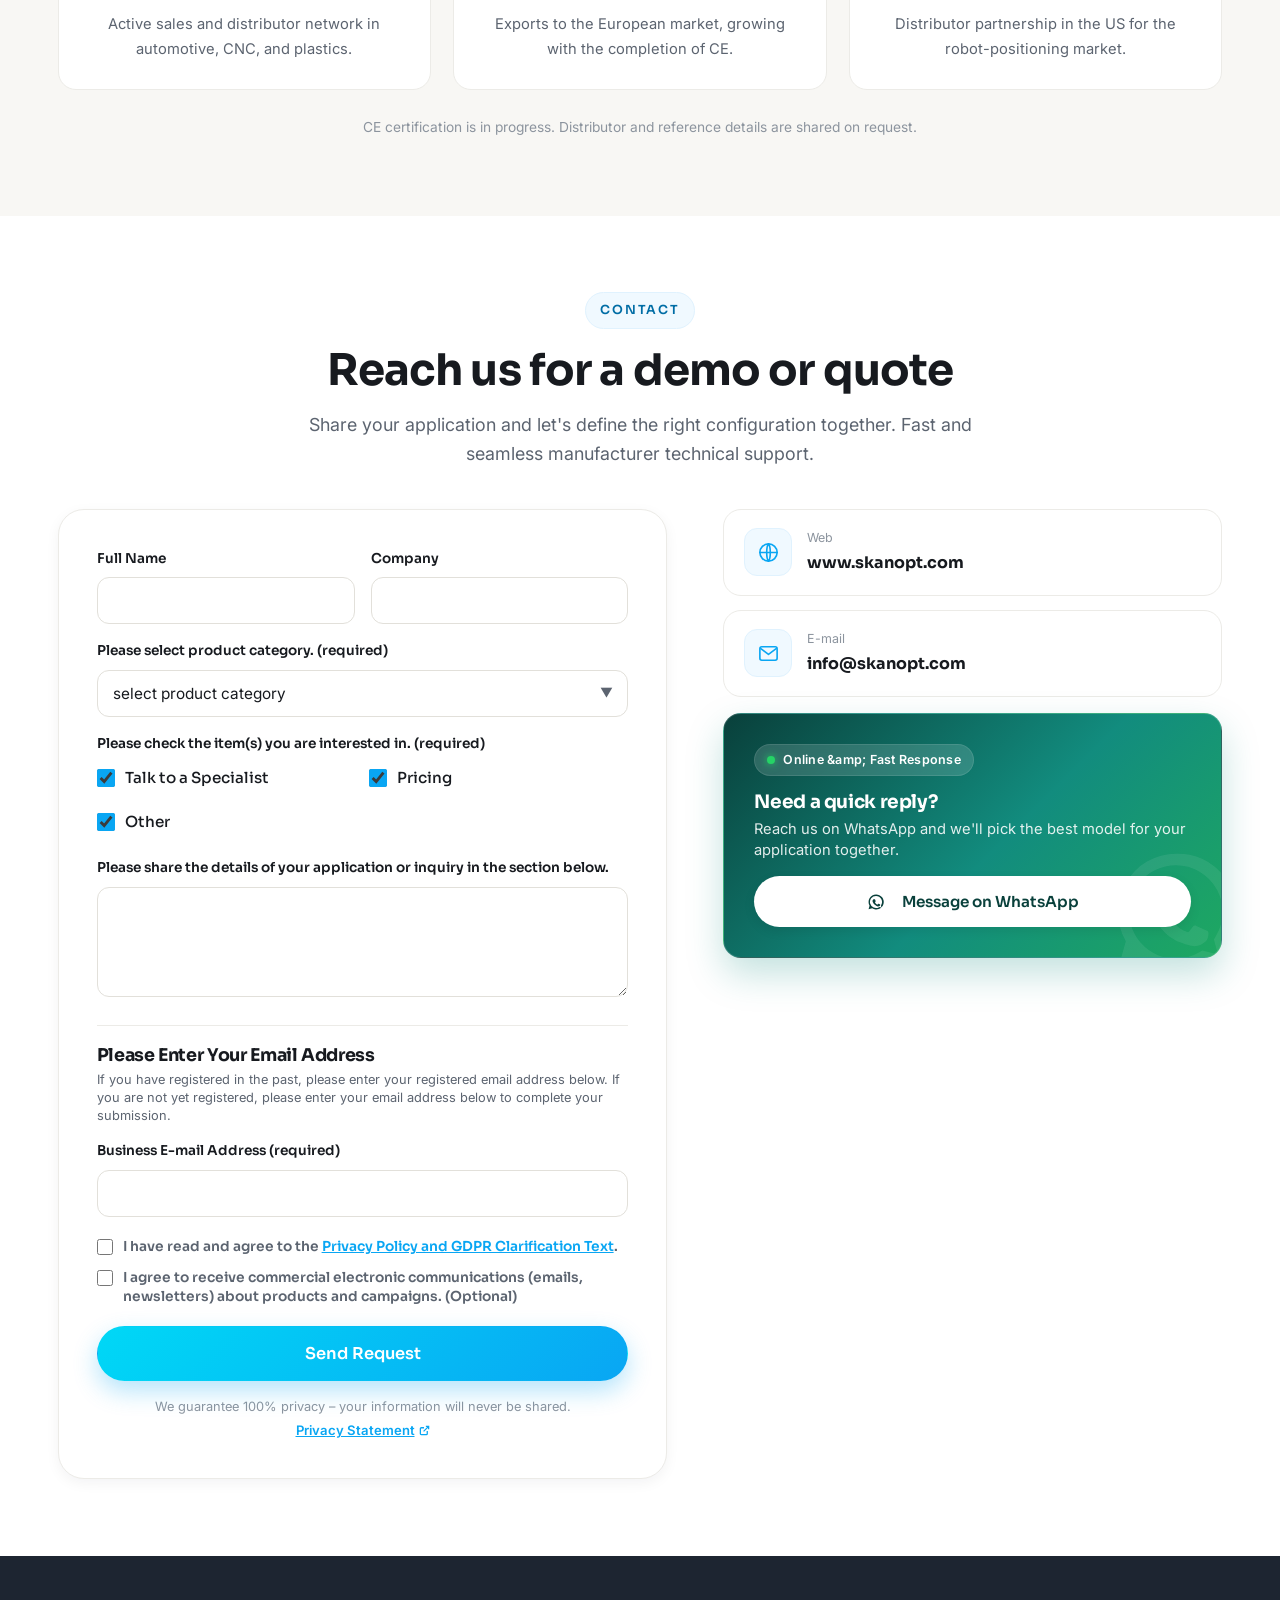
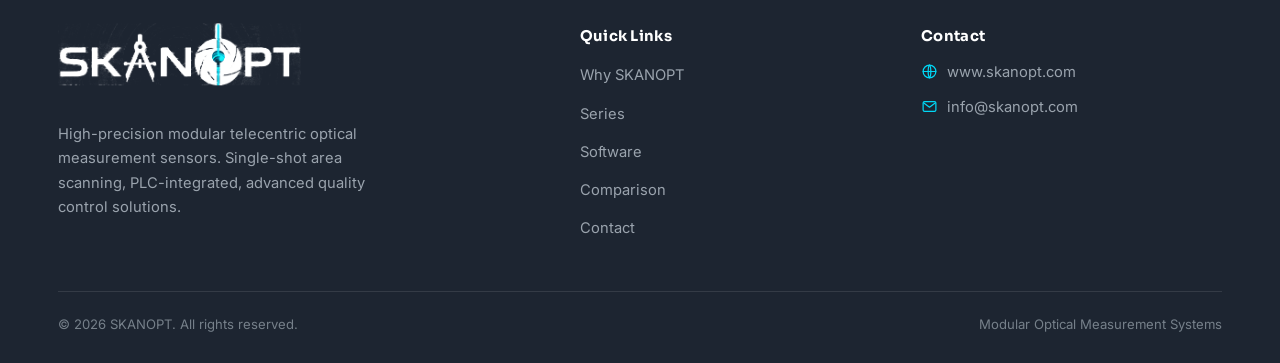
==== commit ce1e4425: "Merge redundant WhatsApp contact methods and style a premium WhatsApp CTA card" ====
--- a/index.html
+++ b/index.html
@@ -380,9 +380,13 @@
       <div>
         <div class="contact__methods" id="contactMethods"></div>
         <div class="contact__cta">
+          <div class="contact__cta-badge">
+            <span class="contact__cta-dot"></span>
+            <span data-i18n="contact.mWaStatus">Online &amp; Fast Response</span>
+          </div>
           <h3 data-i18n="contact.ctaTitle">Need a quick reply?</h3>
           <p data-i18n="contact.ctaText">Reach us on WhatsApp and we'll pick the best model for your application together.</p>
-          <a href="#" id="waCta" class="btn btn-block" style="background:#fff;color:var(--brand)" data-i18n="contact.ctaBtn">Message on WhatsApp</a>
+          <a href="#" id="waCta" class="btn btn-block" data-i18n="contact.ctaBtn">Message on WhatsApp</a>
         </div>
       </div>
     </div>
--- a/css/styles.css
+++ b/css/styles.css
@@ -371,9 +371,18 @@
 .method.wa .method__ic{background:#e7f7ee;color:#1ea861;border-color:#bfe9d1}
 .method small{display:block;color:var(--ink-faint);font-size:.78rem}
 .method b{font-family:var(--f-head);font-size:1rem;color:var(--ink);word-break:break-word}
-.contact__cta{margin-top:16px;background:linear-gradient(135deg,var(--brand),var(--brand-700));border-radius:var(--radius);padding:26px;color:#fff;box-shadow:0 16px 36px rgba(var(--brand-rgb),.28)}
-.contact__cta h3{color:#fff;font-size:1.16rem;margin-bottom:6px}
-.contact__cta p{color:rgba(255,255,255,.88);font-size:.92rem;margin-bottom:16px}
+.contact__cta{margin-top:16px;position:relative;overflow:hidden;background:linear-gradient(135deg, #09403b 0%, #128c7e 55%, #1ea861 100%);border-radius:var(--radius);padding:30px;color:#fff;box-shadow:0 16px 36px rgba(18,140,126,.25);border:1px solid rgba(255,255,255,.15);transition:transform .3s var(--ease),box-shadow .3s var(--ease)}
+.contact__cta:hover{transform:translateY(-4px);box-shadow:0 20px 40px rgba(18,140,126,.35)}
+.contact__cta::after{content:"";position:absolute;right:-25px;bottom:-25px;width:140px;height:140px;background-color:#fff;opacity:.08;-webkit-mask:url("data:image/svg+xml;utf8,<svg xmlns='http://www.w3.org/2000/svg' viewBox='0 0 24 24'><path d='M12 2a10 10 0 0 0-8.6 15l-1.3 4.7 4.8-1.3A10 10 0 1 0 12 2zm0 2a8 8 0 0 1 6.8 12.2l-.3.5.7 2.6-2.7-.7-.5.3A8 8 0 1 1 12 4zm-3 4.3c-.2 0-.5 0-.7.4-.2.4-.9.9-.9 2.1s.9 2.4 1 2.6c.1.2 1.7 2.8 4.3 3.8 2.1.8 2.5.7 3 .6.5-.1 1.5-.6 1.7-1.2.2-.6.2-1.1.1-1.2 0-.1-.2-.2-.5-.3l-1.5-.7c-.2-.1-.4-.1-.6.1l-.6.8c-.1.2-.3.2-.5.1-.7-.3-1.4-.6-2.1-1.5-.5-.6-.8-1.2-.9-1.4-.1-.2 0-.4.1-.5l.4-.5c.1-.2.1-.3.2-.5 0-.2 0-.4 0-.5l-.7-1.7c-.2-.4-.4-.4-.6-.4z'/></svg>") no-repeat center / contain;mask:url("data:image/svg+xml;utf8,<svg xmlns='http://www.w3.org/2000/svg' viewBox='0 0 24 24'><path d='M12 2a10 10 0 0 0-8.6 15l-1.3 4.7 4.8-1.3A10 10 0 1 0 12 2zm0 2a8 8 0 0 1 6.8 12.2l-.3.5.7 2.6-2.7-.7-.5.3A8 8 0 1 1 12 4zm-3 4.3c-.2 0-.5 0-.7.4-.2.4-.9.9-.9 2.1s.9 2.4 1 2.6c.1.2 1.7 2.8 4.3 3.8 2.1.8 2.5.7 3 .6.5-.1 1.5-.6 1.7-1.2.2-.6.2-1.1.1-1.2 0-.1-.2-.2-.5-.3l-1.5-.7c-.2-.1-.4-.1-.6.1l-.6.8c-.1.2-.3.2-.5.1-.7-.3-1.4-.6-2.1-1.5-.5-.6-.8-1.2-.9-1.4-.1-.2 0-.4.1-.5l.4-.5c.1-.2.1-.3.2-.5 0-.2 0-.4 0-.5l-.7-1.7c-.2-.4-.4-.4-.6-.4z'/></svg>") no-repeat center / contain;pointer-events:none;transition:transform .5s var(--ease)}
+.contact__cta:hover::after{transform:rotate(-15deg) scale(1.15)}
+.contact__cta h3{color:#fff;font-size:1.16rem;margin-bottom:6px;position:relative;z-index:2}
+.contact__cta p{color:rgba(255,255,255,.88);font-size:.92rem;margin-bottom:16px;position:relative;z-index:2;line-height:1.4}
+.contact__cta-badge{display:inline-flex;align-items:center;gap:8px;background:rgba(255,255,255,.15);backdrop-filter:blur(8px);-webkit-backdrop-filter:blur(8px);padding:5px 12px;border-radius:30px;font-size:.78rem;font-weight:600;margin-bottom:16px;border:1px solid rgba(255,255,255,.1);letter-spacing:.02em;position:relative;z-index:2}
+.contact__cta-dot{width:8px;height:8px;background-color:#25d366;border-radius:50%;display:inline-block;box-shadow:0 0 8px #25d366;animation:wa-pulse 1.8s infinite}
+@keyframes wa-pulse{0%{transform:scale(.95);box-shadow:0 0 0 0 rgba(37,211,102,.7)}70%{transform:scale(1);box-shadow:0 0 0 6px rgba(37,211,102,0)}100%{transform:scale(.95);box-shadow:0 0 0 0 rgba(37,211,102,0)}}
+.contact__cta .btn{background:#fff;color:#09403b;font-weight:600;border:none;box-shadow:0 4px 12px rgba(0,0,0,.08);transition:all .25s ease;display:flex;align-items:center;justify-content:center;position:relative;z-index:2}
+.contact__cta .btn:hover{background:#f8fffb;color:#128c7e;box-shadow:0 8px 20px rgba(0,0,0,.15);transform:translateY(-2px)}
+.contact__cta .btn::before{content:"";display:inline-block;width:18px;height:18px;background-color:currentColor;-webkit-mask:url("data:image/svg+xml;utf8,<svg xmlns='http://www.w3.org/2000/svg' viewBox='0 0 24 24'><path d='M12 2a10 10 0 0 0-8.6 15l-1.3 4.7 4.8-1.3A10 10 0 1 0 12 2zm0 2a8 8 0 0 1 6.8 12.2l-.3.5.7 2.6-2.7-.7-.5.3A8 8 0 1 1 12 4zm-3 4.3c-.2 0-.5 0-.7.4-.2.4-.9.9-.9 2.1s.9 2.4 1 2.6c.1.2 1.7 2.8 4.3 3.8 2.1.8 2.5.7 3 .6.5-.1 1.5-.6 1.7-1.2.2-.6.2-1.1.1-1.2 0-.1-.2-.2-.5-.3l-1.5-.7c-.2-.1-.4-.1-.6.1l-.6.8c-.1.2-.3.2-.5.1-.7-.3-1.4-.6-2.1-1.5-.5-.6-.8-1.2-.9-1.4-.1-.2 0-.4.1-.5l.4-.5c.1-.2.1-.3.2-.5 0-.2 0-.4 0-.5l-.7-1.7c-.2-.4-.4-.4-.6-.4z'/></svg>") no-repeat center / contain;mask:url("data:image/svg+xml;utf8,<svg xmlns='http://www.w3.org/2000/svg' viewBox='0 0 24 24'><path d='M12 2a10 10 0 0 0-8.6 15l-1.3 4.7 4.8-1.3A10 10 0 1 0 12 2zm0 2a8 8 0 0 1 6.8 12.2l-.3.5.7 2.6-2.7-.7-.5.3A8 8 0 1 1 12 4zm-3 4.3c-.2 0-.5 0-.7.4-.2.4-.9.9-.9 2.1s.9 2.4 1 2.6c.1.2 1.7 2.8 4.3 3.8 2.1.8 2.5.7 3 .6.5-.1 1.5-.6 1.7-1.2.2-.6.2-1.1.1-1.2 0-.1-.2-.2-.5-.3l-1.5-.7c-.2-.1-.4-.1-.6.1l-.6.8c-.1.2-.3.2-.5.1-.7-.3-1.4-.6-2.1-1.5-.5-.6-.8-1.2-.9-1.4-.1-.2 0-.4.1-.5l.4-.5c.1-.2.1-.3.2-.5 0-.2 0-.4 0-.5l-.7-1.7c-.2-.4-.4-.4-.6-.4z'/></svg>") no-repeat center / contain;margin-right:8px;vertical-align:middle}
 
 /* ---------- footer ---------- */
 .footer{background:var(--slate);color:#c4ccd4;padding:clamp(48px,6vw,72px) 0 28px}
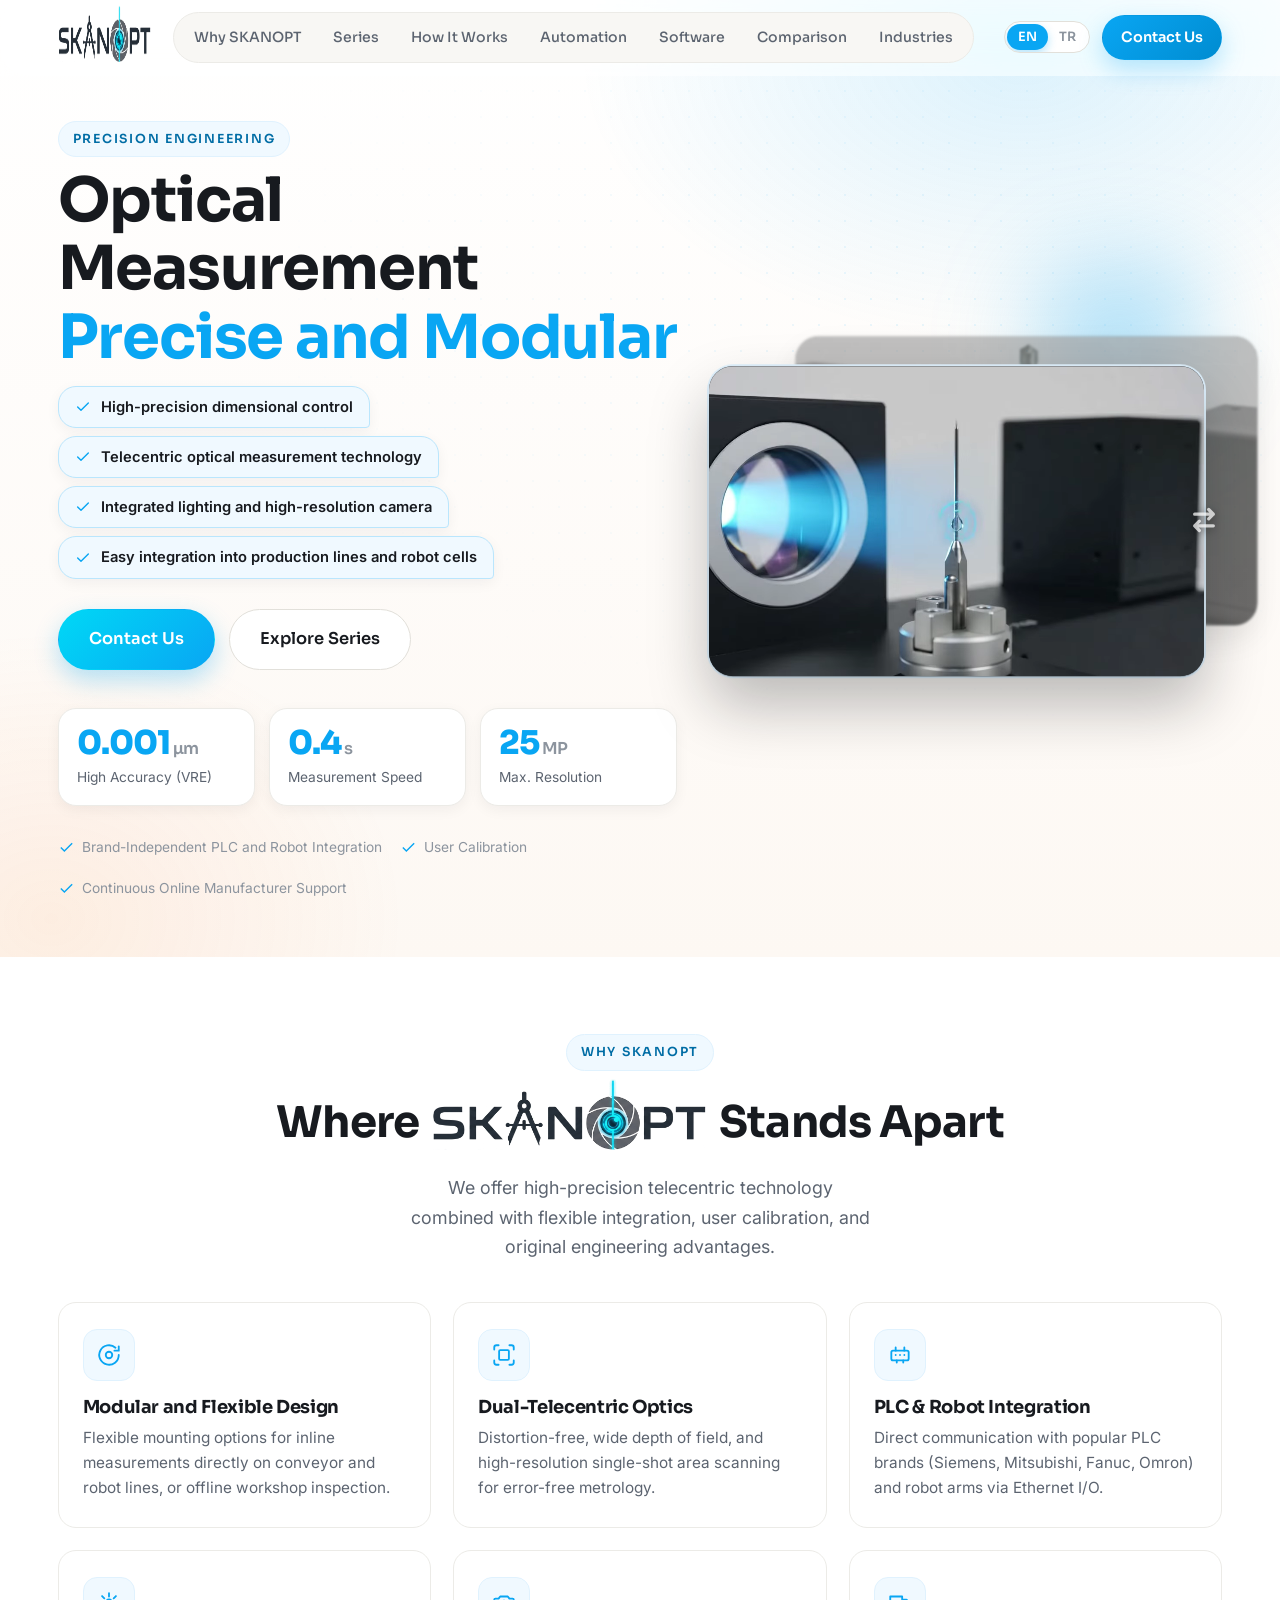
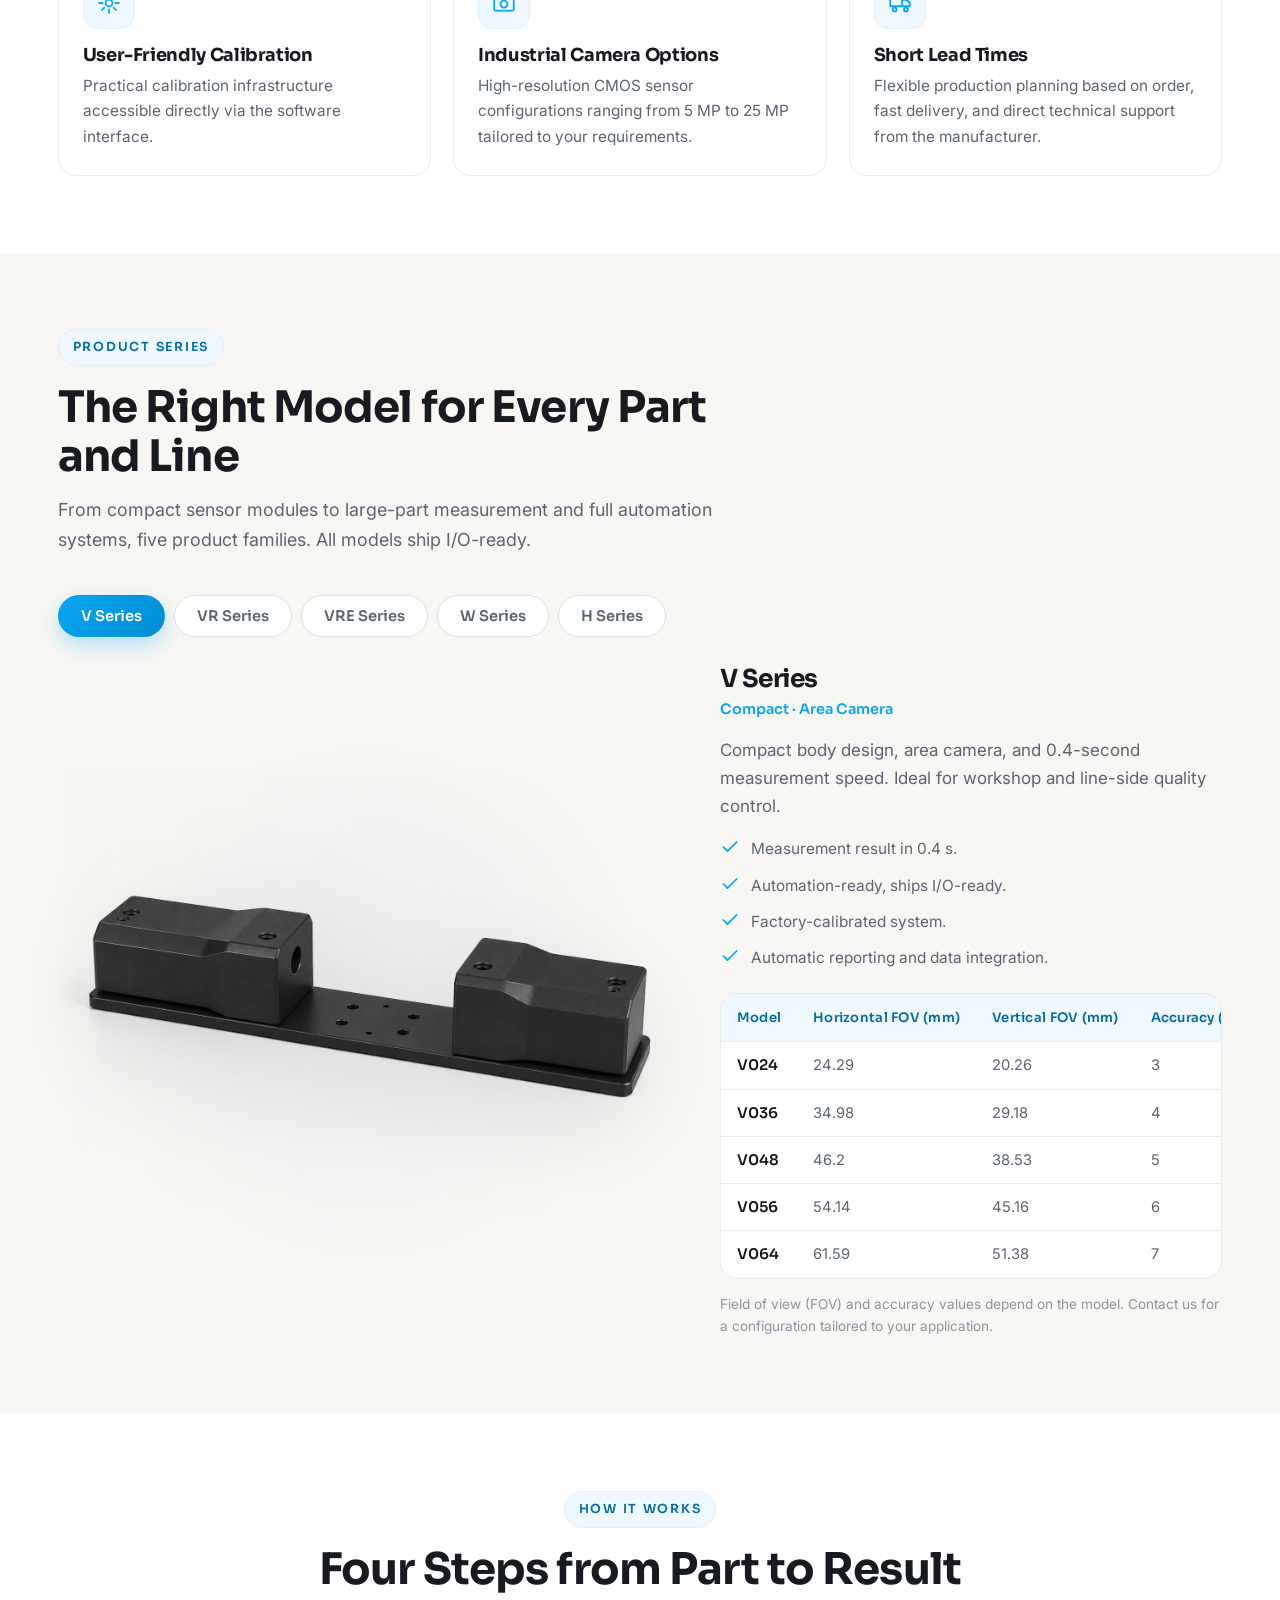
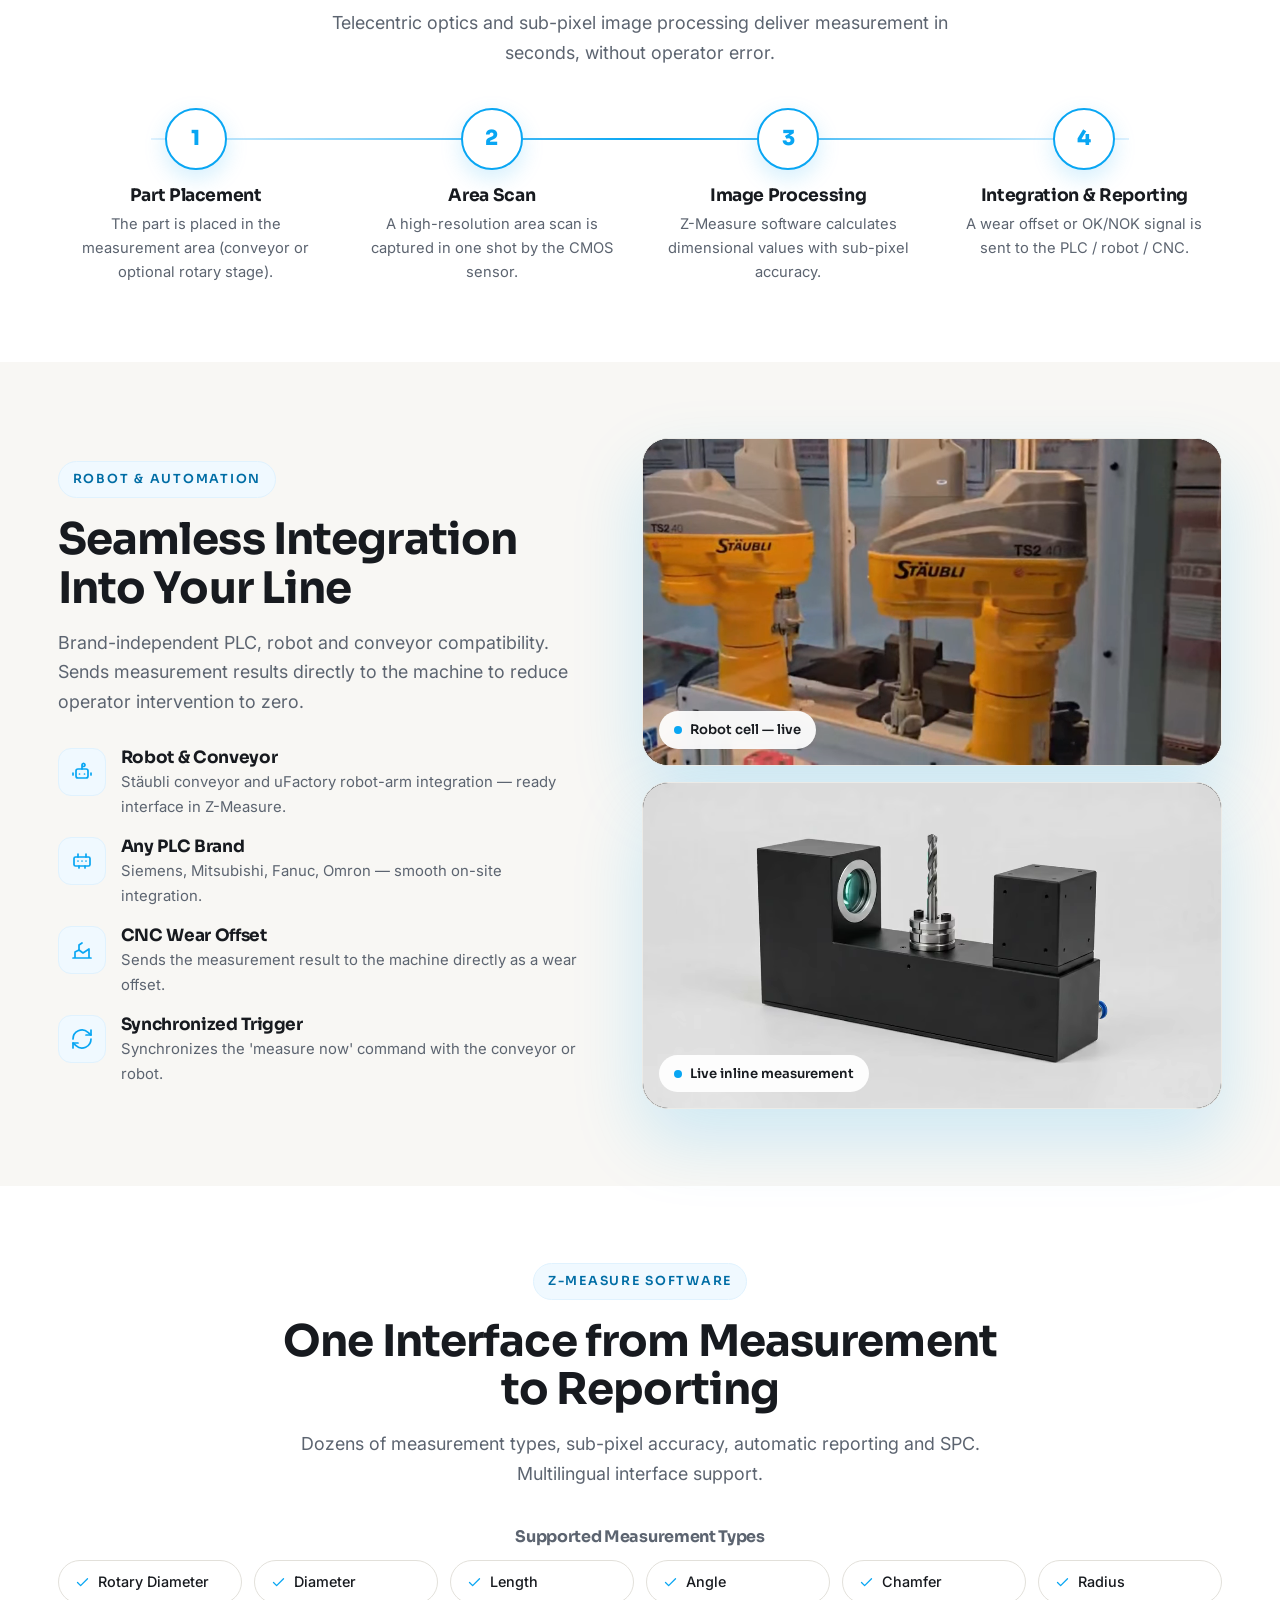
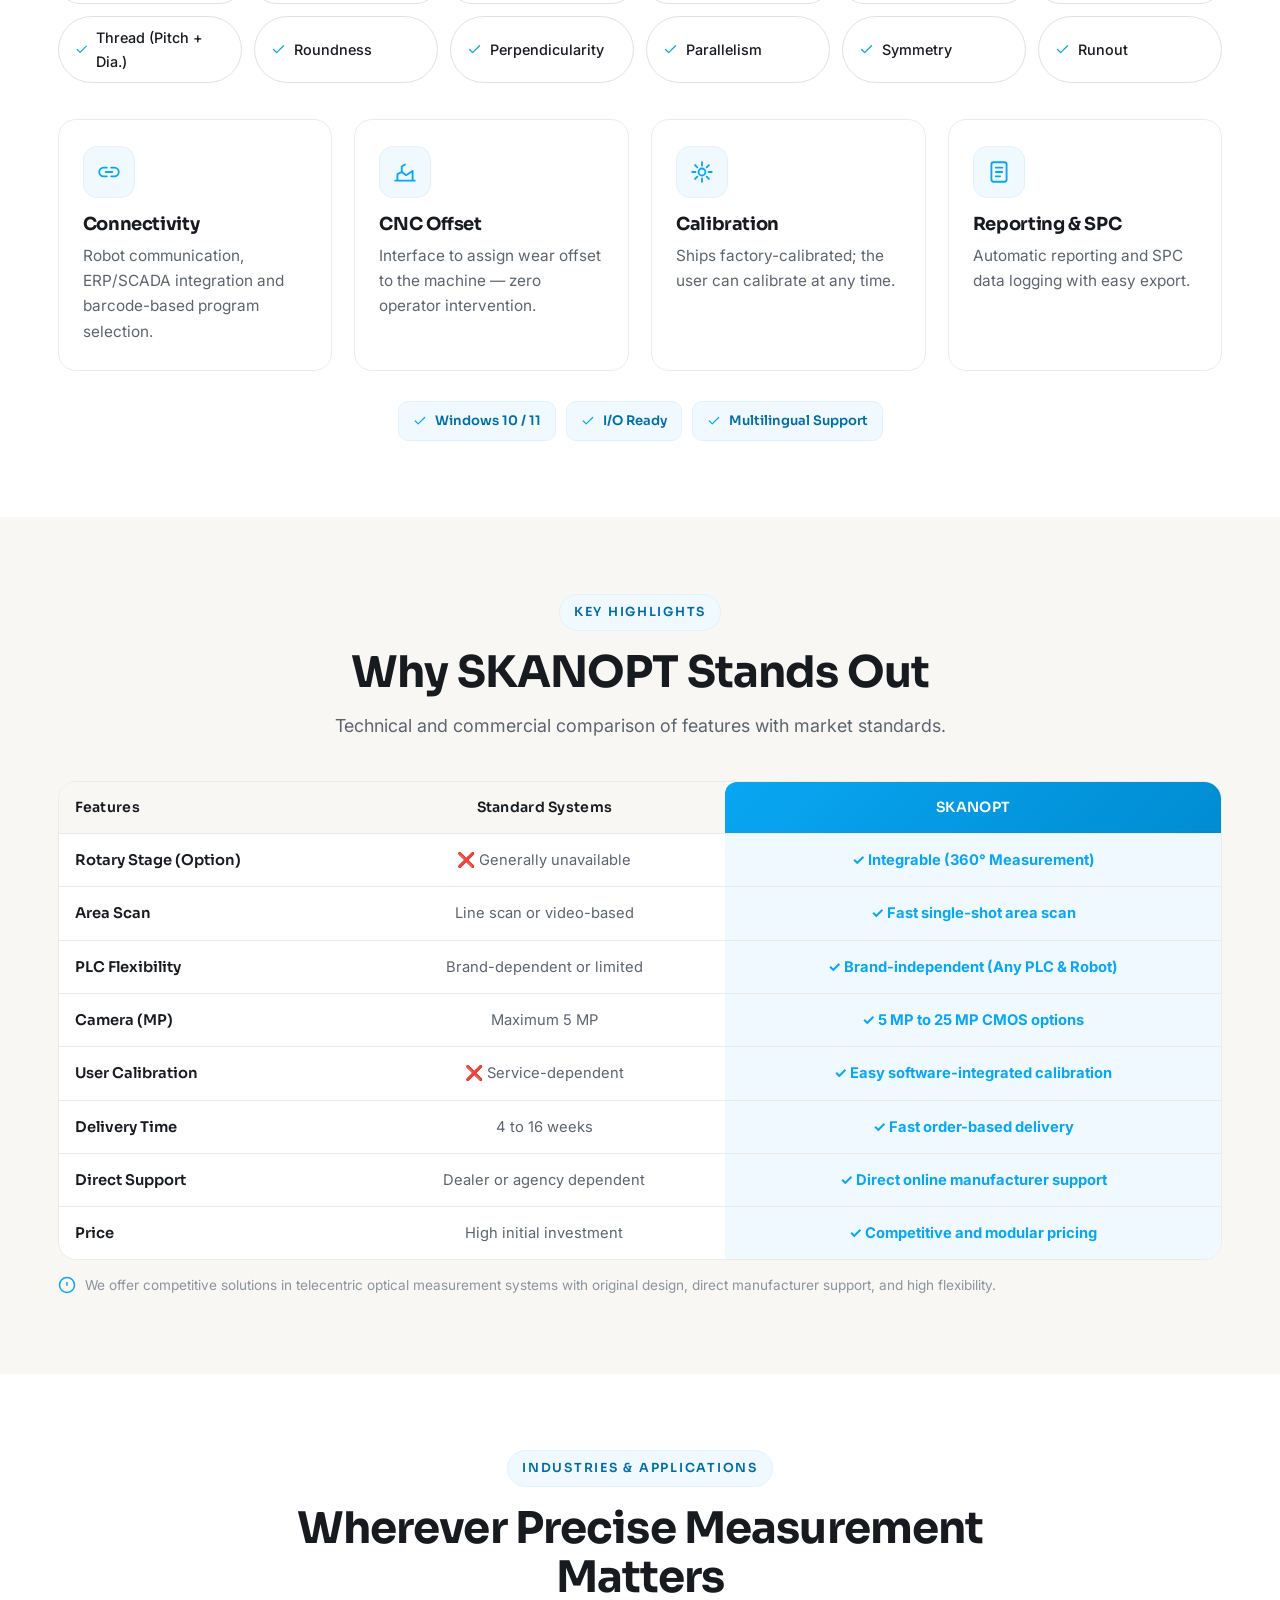
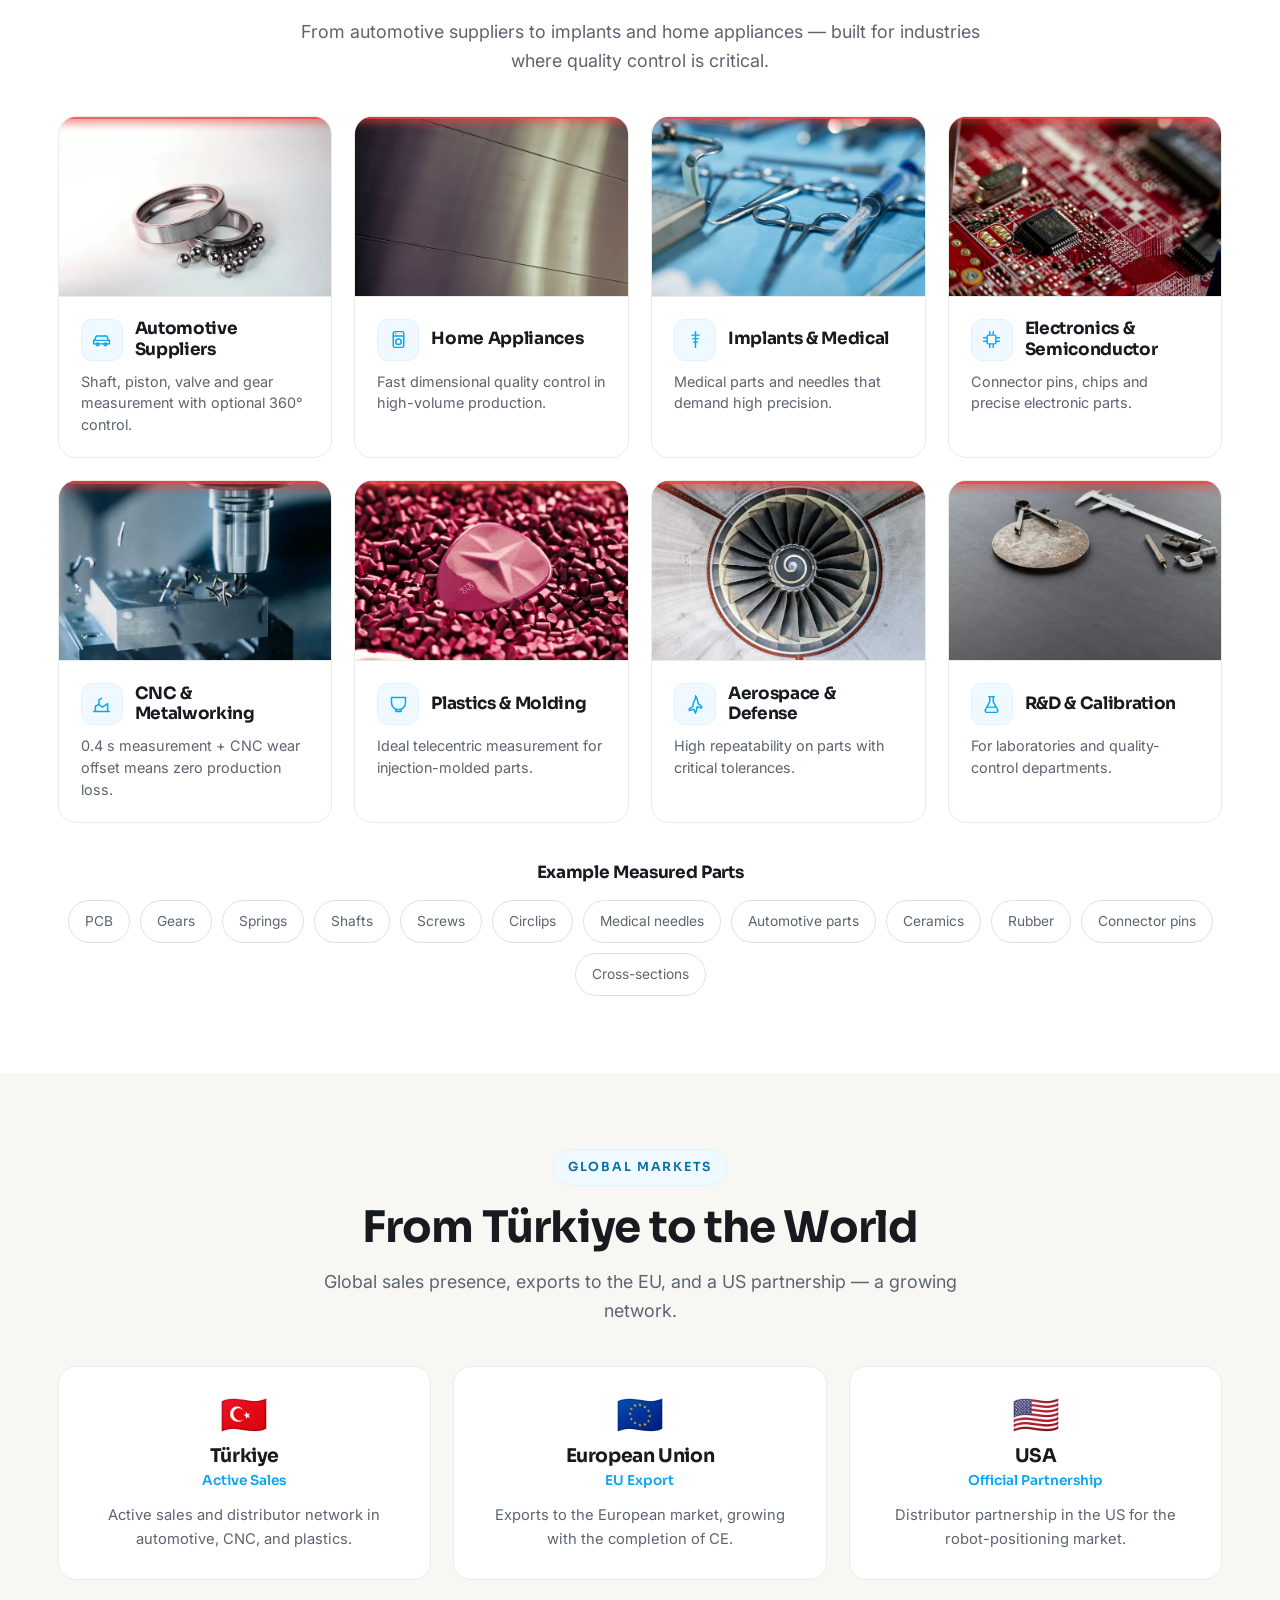
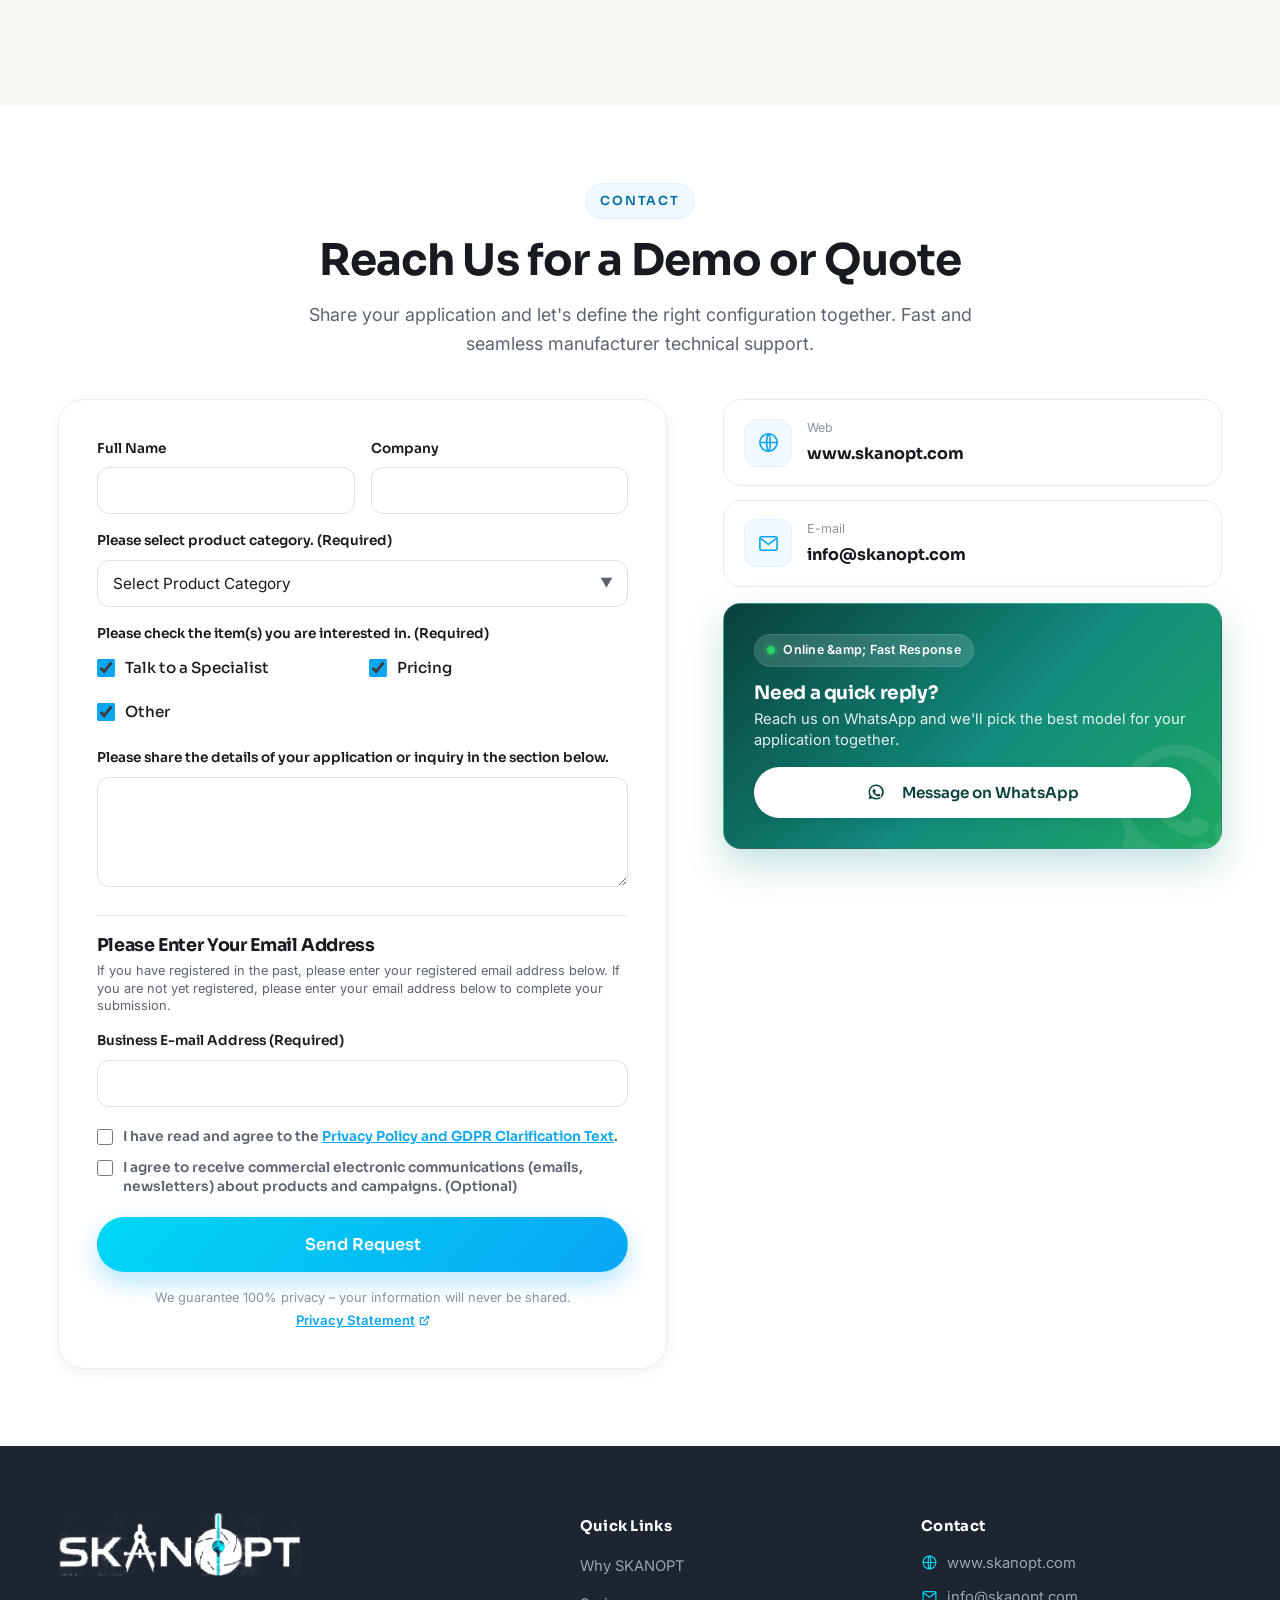
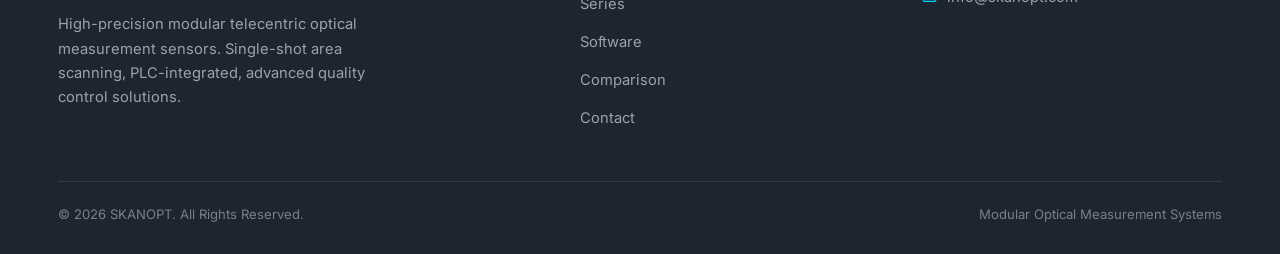
==== commit 843fe157: "Create multi-lingual, legally compliant KVKK & Privacy Policy modal" ====
--- a/index.html
+++ b/index.html
@@ -428,6 +428,18 @@
   </div>
 </footer>
 
+<!-- KVKK Modal -->
+<div id="kvkkModal" class="modal" aria-hidden="true">
+  <div class="modal__overlay" id="kvkkOverlay"></div>
+  <div class="modal__container" role="dialog" aria-labelledby="kvkkTitle">
+    <div class="modal__header">
+      <h2 id="kvkkTitle" class="modal__title">KVKK &amp; Gizlilik Politikası</h2>
+      <button class="modal__close" id="kvkkClose" aria-label="Close modal">&times;</button>
+    </div>
+    <div class="modal__body" id="kvkkModalBody"></div>
+  </div>
+</div>
+
 <script src="js/config.js"></script>
 <script src="js/i18n.js"></script>
 <script src="js/main.js"></script>
--- a/css/styles.css
+++ b/css/styles.css
@@ -774,3 +774,100 @@
 .video-swap-btn:active {
   transform: translate(50%, -50%) scale(0.92);
 }
+
+/* ---------- modal ---------- */
+.modal {
+  position: fixed;
+  top: 0;
+  left: 0;
+  width: 100%;
+  height: 100%;
+  z-index: 10000;
+  display: none;
+  align-items: center;
+  justify-content: center;
+  padding: 20px;
+}
+.modal__overlay {
+  position: absolute;
+  top: 0;
+  left: 0;
+  width: 100%;
+  height: 100%;
+  background: rgba(9, 64, 59, 0.6);
+  backdrop-filter: blur(8px);
+  -webkit-backdrop-filter: blur(8px);
+}
+.modal__container {
+  position: relative;
+  background: #ffffff;
+  border-radius: var(--radius);
+  max-width: 700px;
+  width: 100%;
+  max-height: 80vh;
+  display: flex;
+  flex-direction: column;
+  box-shadow: 0 24px 64px rgba(9, 64, 59, 0.25);
+  border: 1px solid rgba(0, 0, 0, 0.08);
+  animation: modal-fade-in 0.35s cubic-bezier(0.16, 1, 0.3, 1);
+  z-index: 10002;
+  overflow: hidden;
+}
+.modal__header {
+  padding: 20px 24px;
+  border-bottom: 1px solid #e2e8f0;
+  display: flex;
+  align-items: center;
+  justify-content: space-between;
+}
+.modal__title {
+  font-size: 1.2rem;
+  font-family: var(--f-head);
+  font-weight: 700;
+  color: var(--ink);
+  margin: 0;
+}
+.modal__close {
+  background: none;
+  border: none;
+  font-size: 2.2rem;
+  color: var(--ink-faint);
+  cursor: pointer;
+  transition: color 0.2s, transform 0.2s;
+  line-height: 1;
+  padding: 0 4px;
+}
+.modal__close:hover {
+  color: var(--brand);
+  transform: scale(1.1);
+}
+.modal__body {
+  padding: 24px;
+  overflow-y: auto;
+  font-size: 0.92rem;
+  color: var(--ink-light);
+  line-height: 1.6;
+}
+@keyframes modal-fade-in {
+  from { opacity: 0; transform: translateY(24px) scale(0.98); }
+  to { opacity: 1; transform: translateY(0) scale(1); }
+}
+.kvkk-section h3 {
+  font-family: var(--f-head);
+  font-size: 0.98rem;
+  color: var(--brand);
+  margin-top: 20px;
+  margin-bottom: 8px;
+  font-weight: 600;
+}
+.kvkk-section p {
+  margin-bottom: 12px;
+}
+.kvkk-section ul {
+  margin-left: 20px;
+  margin-bottom: 16px;
+  list-style: disc;
+}
+.kvkk-section li {
+  margin-bottom: 6px;
+}
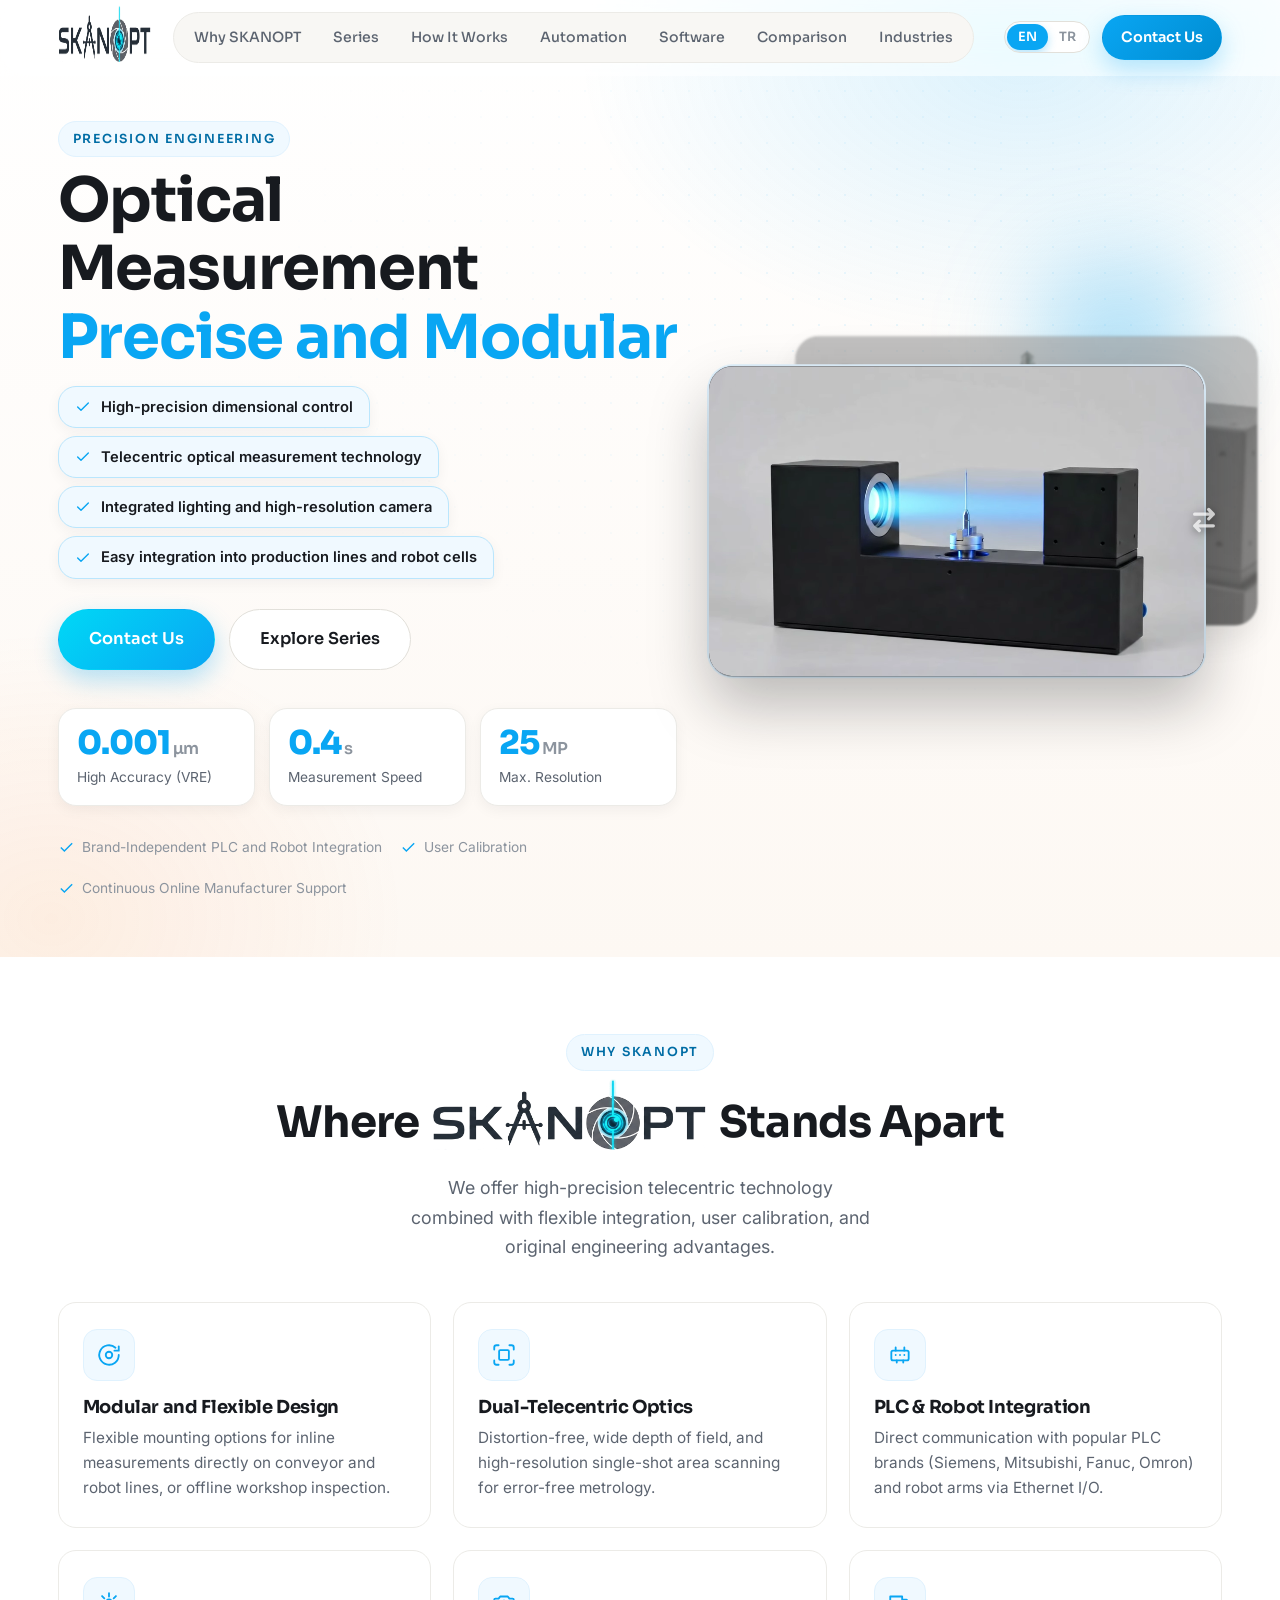
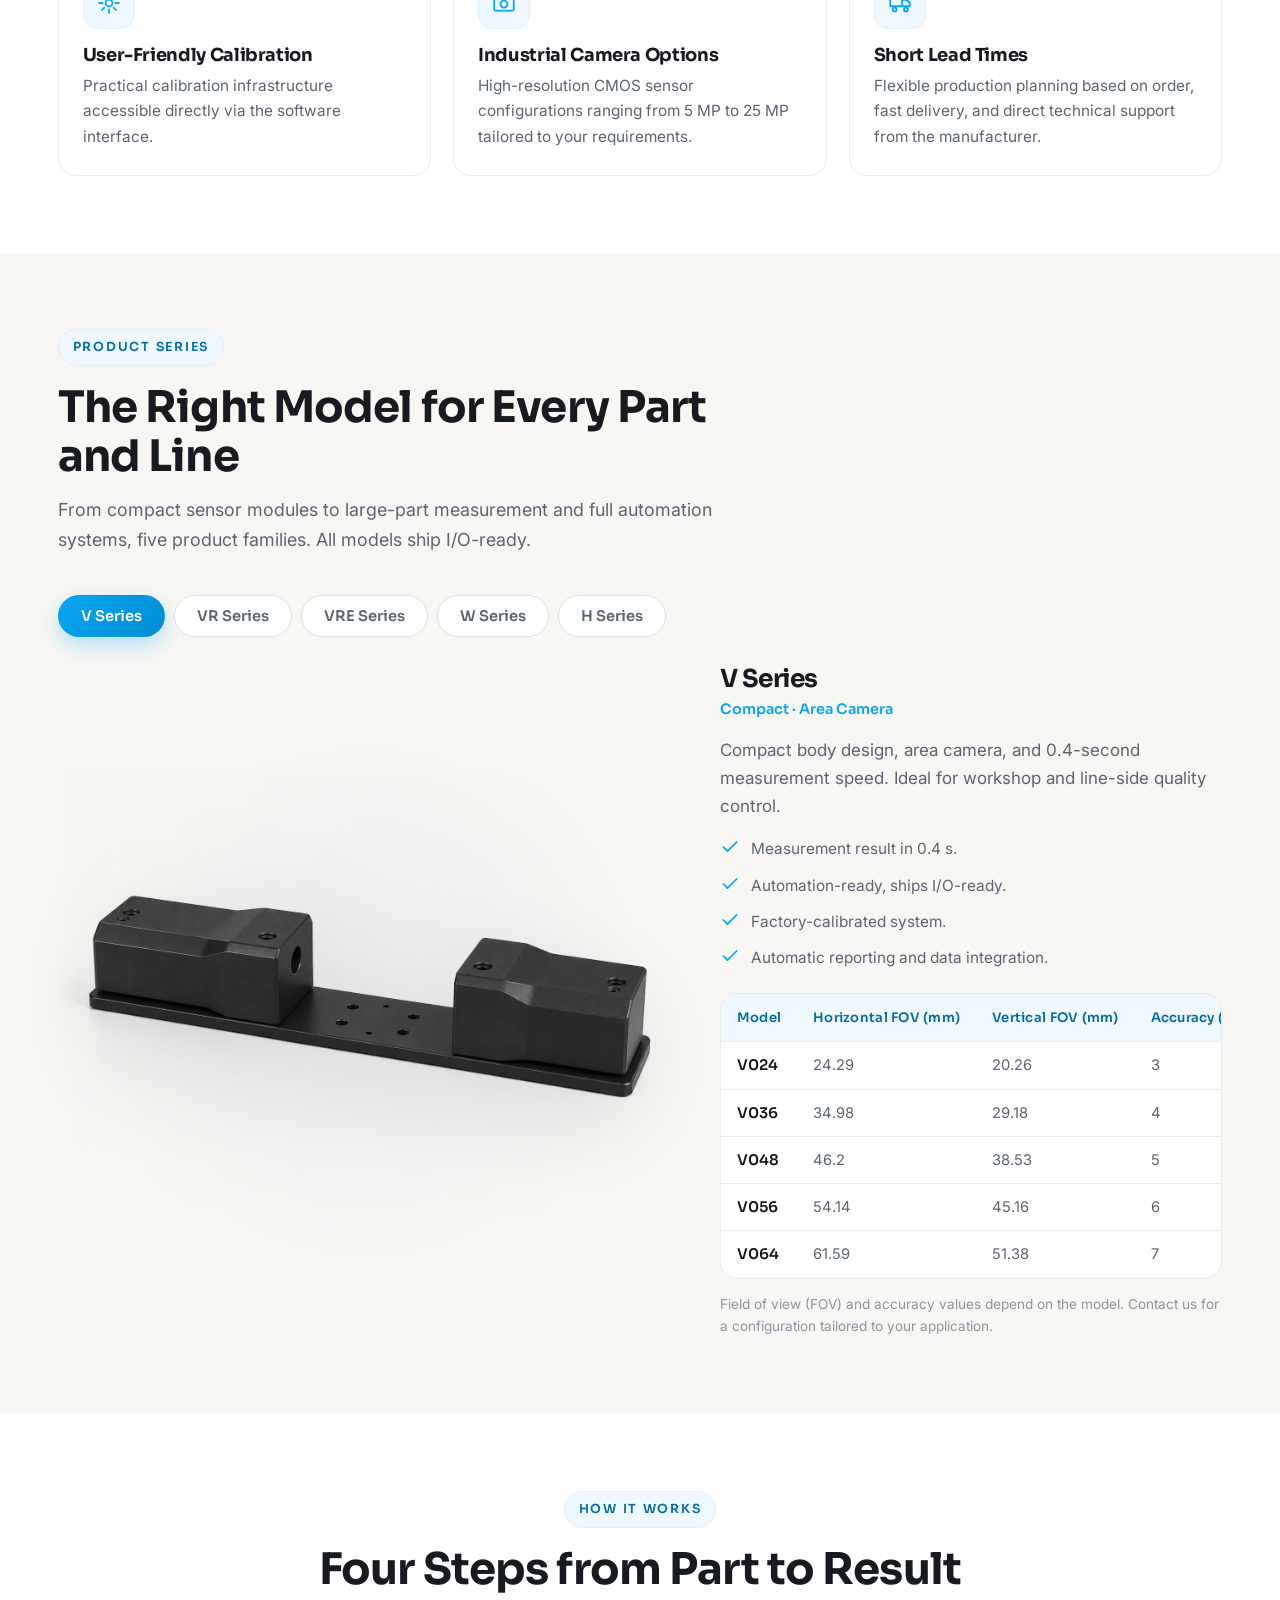
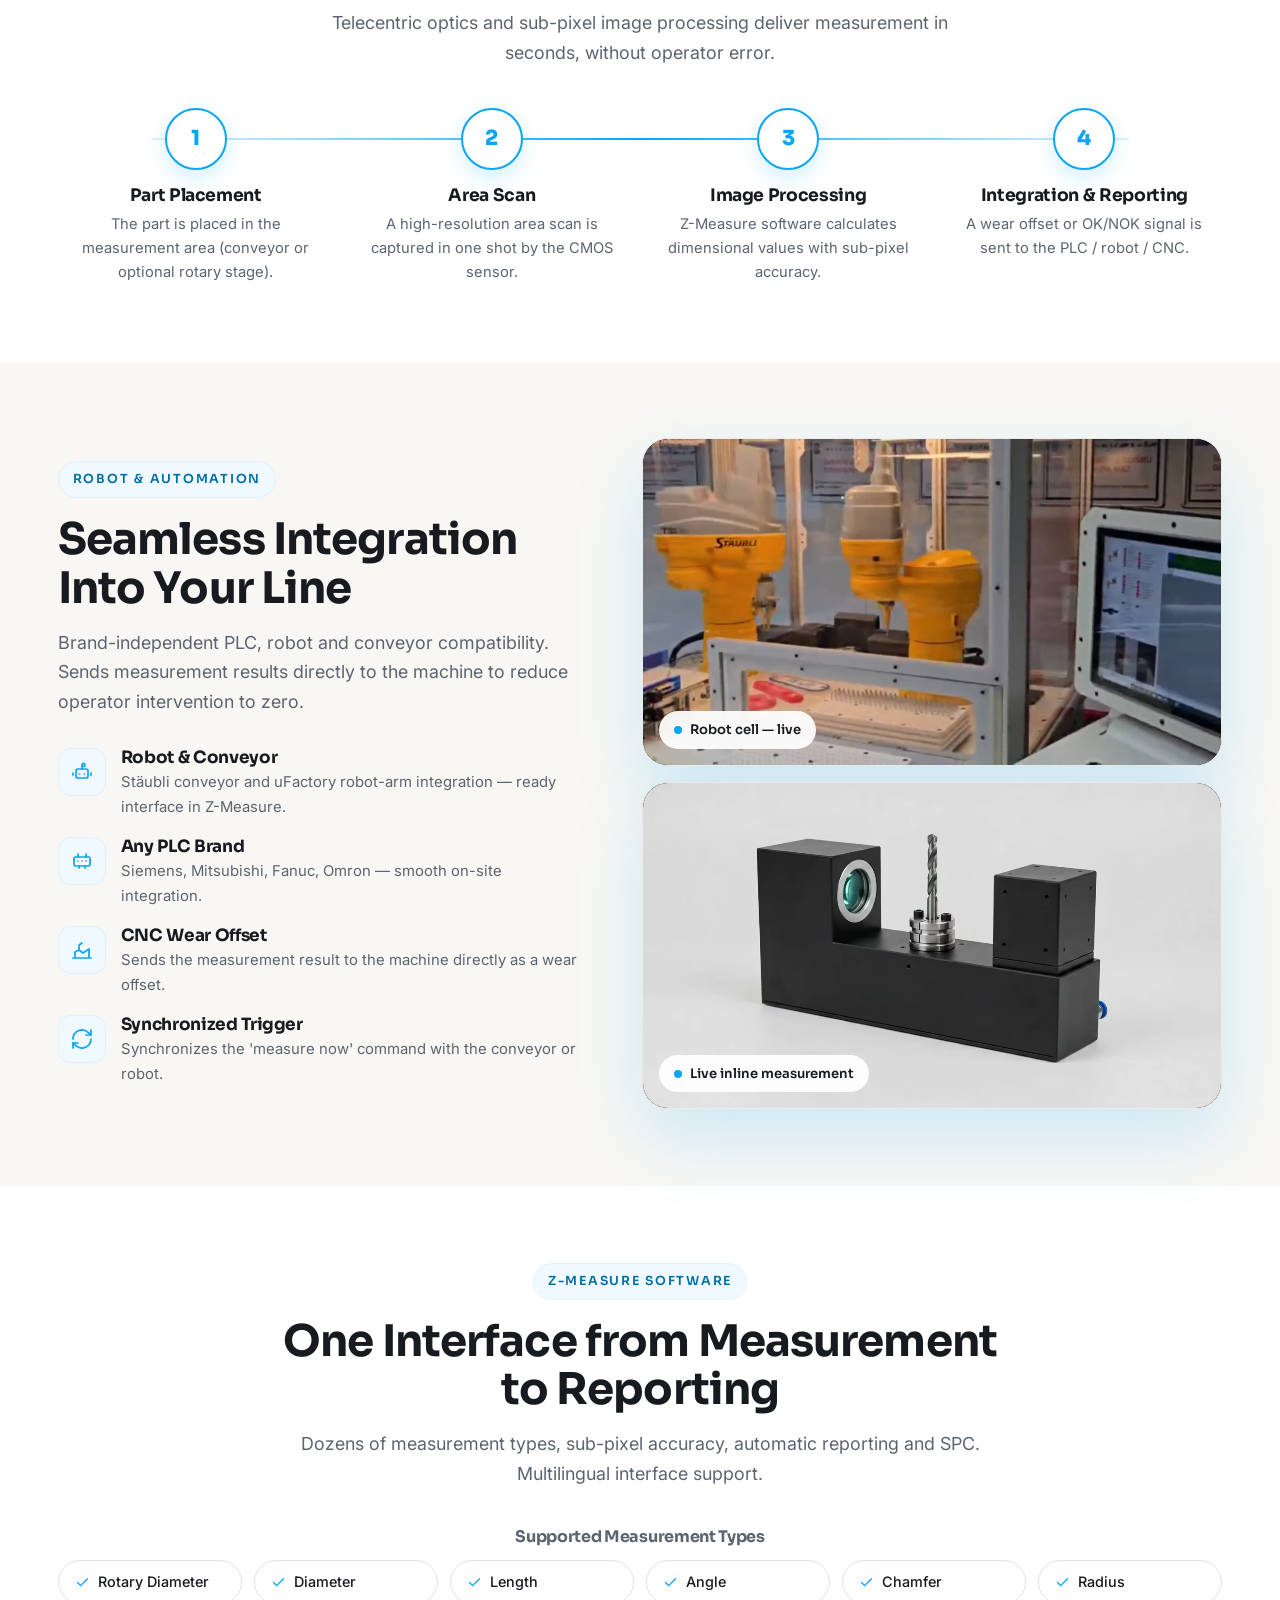
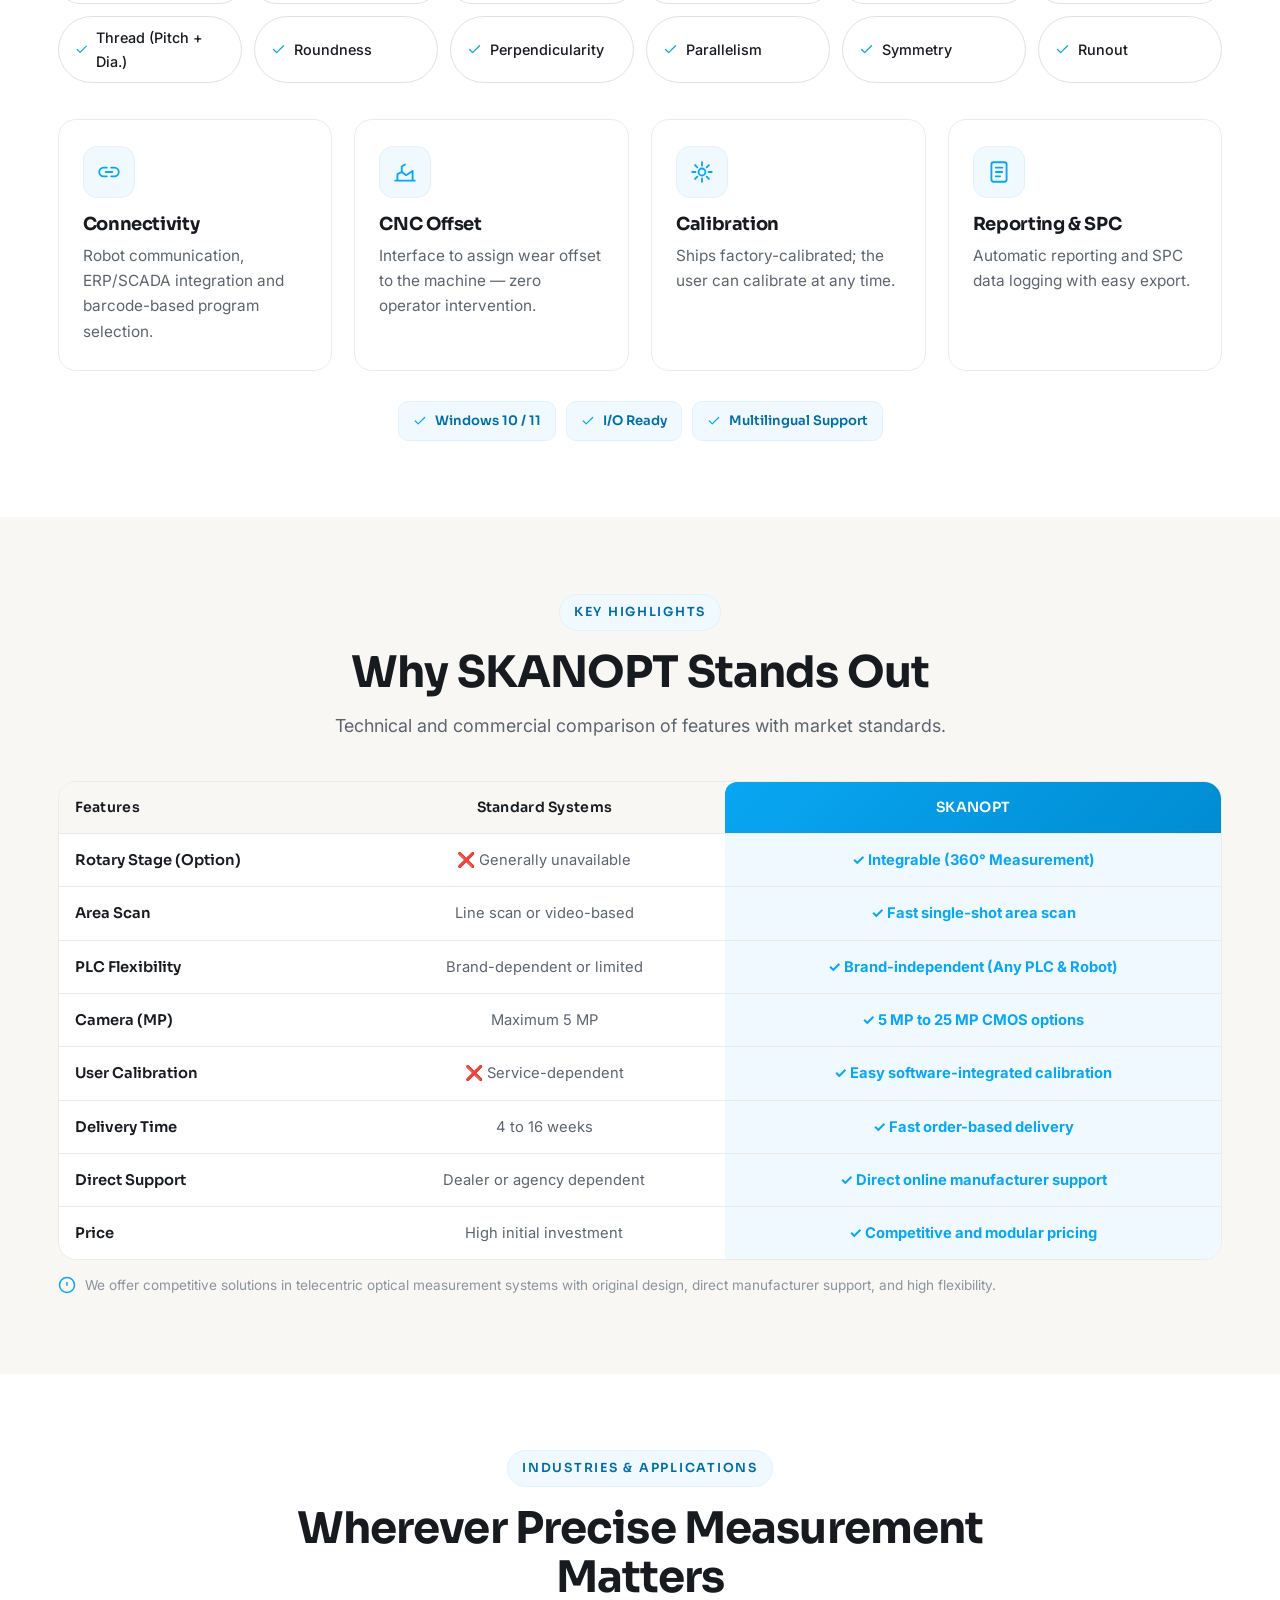
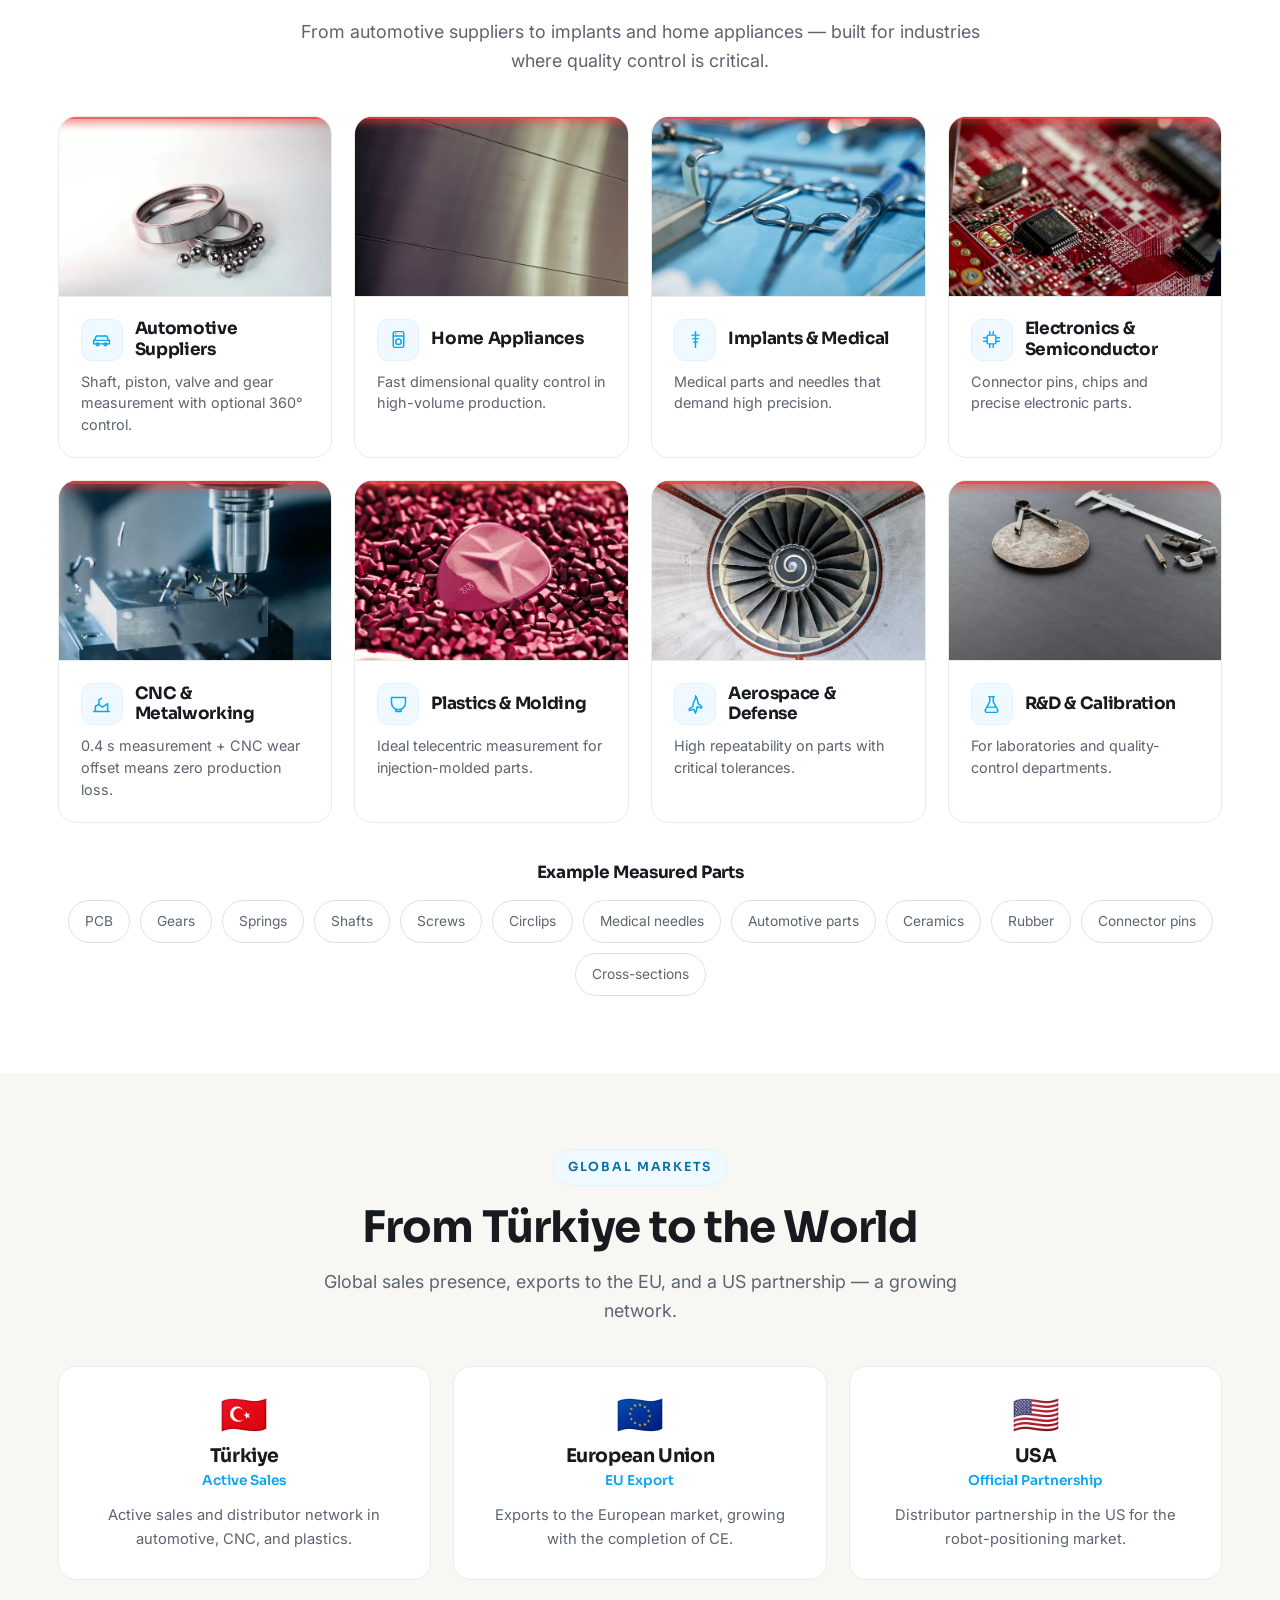
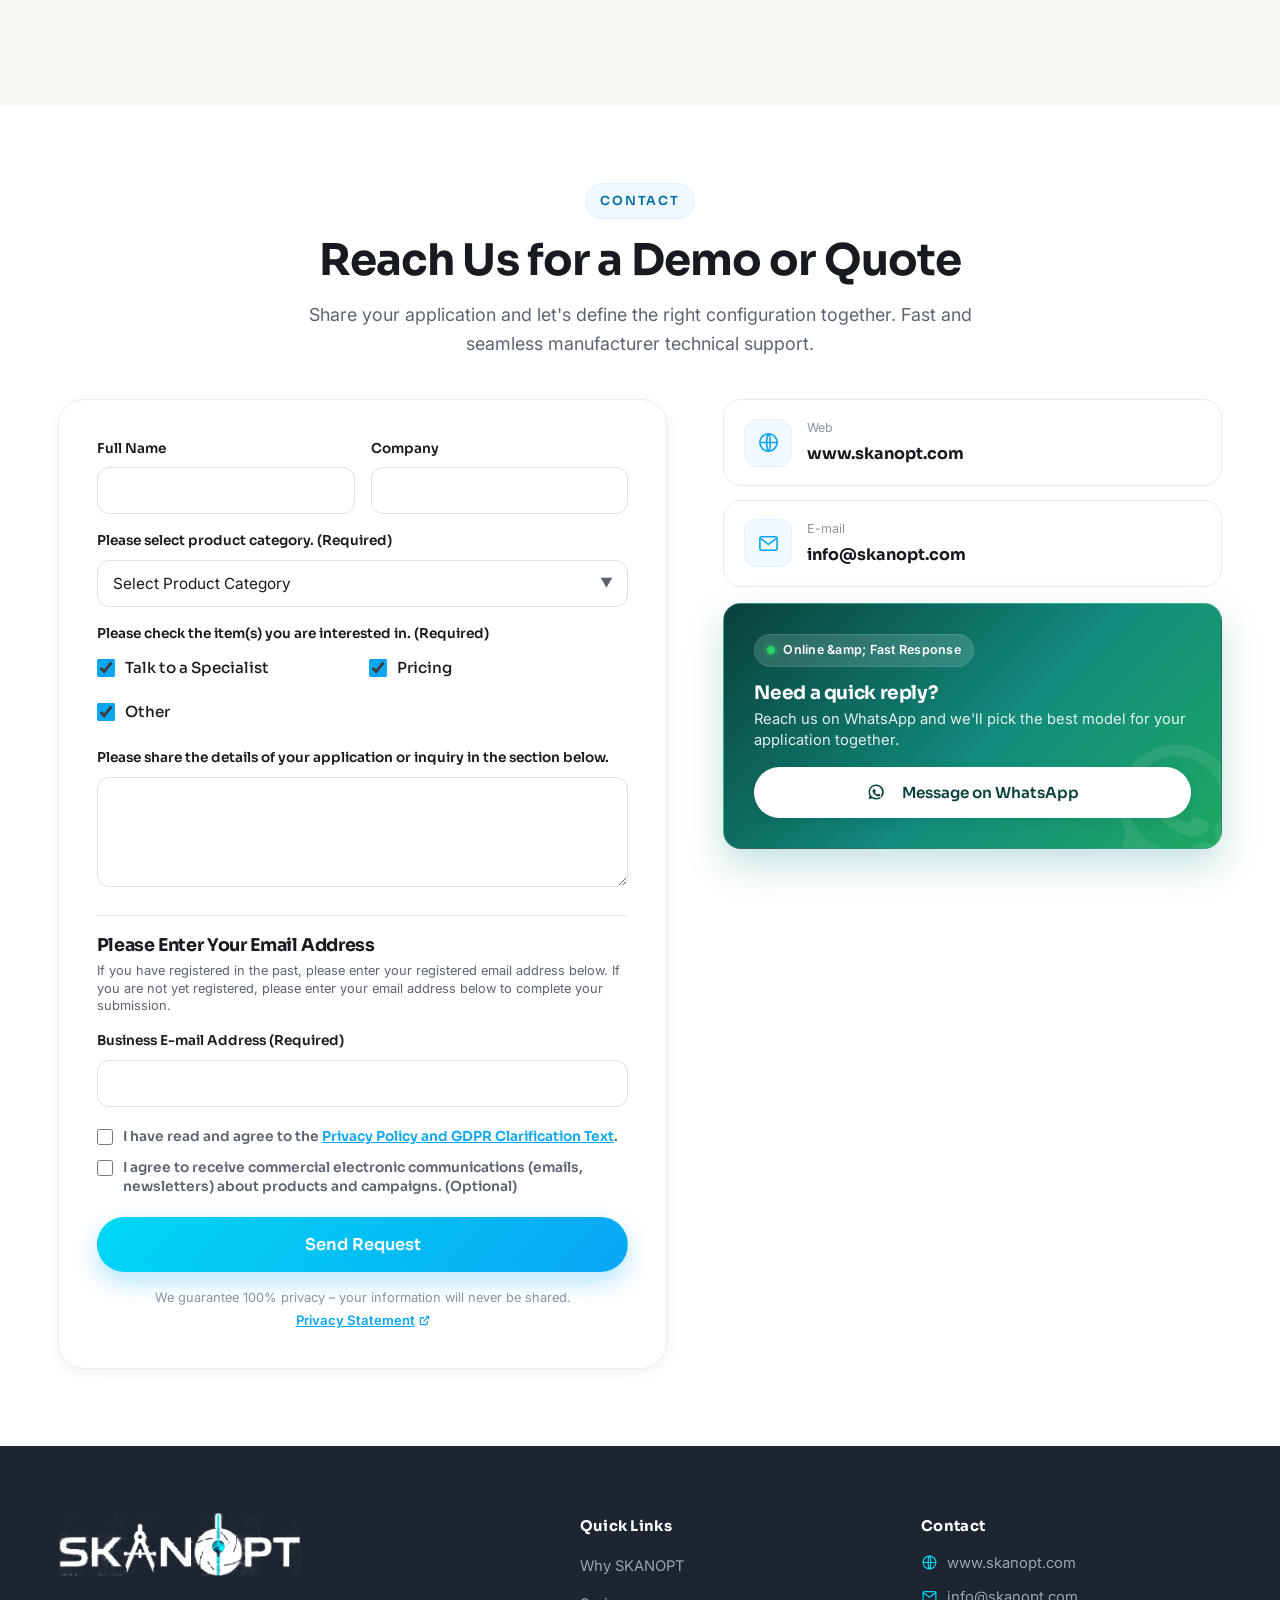
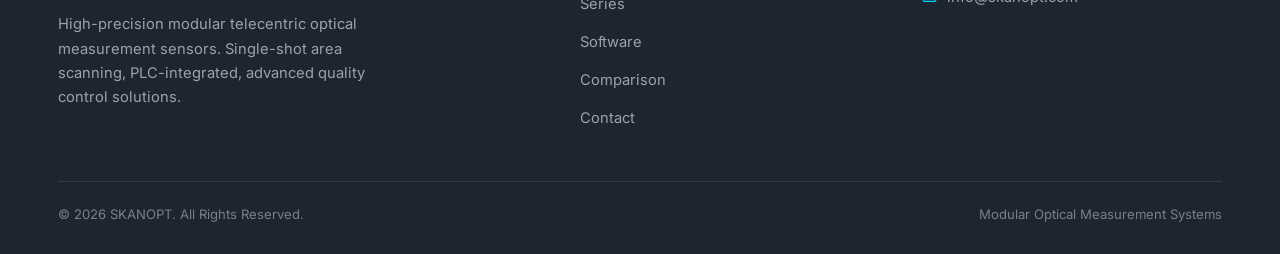
==== commit cfebcb0d: "Add id trigger to KVKK link in index.html" ====
--- a/index.html
+++ b/index.html
@@ -356,7 +356,7 @@
             <input type="checkbox" id="chk-kvkk" name="consent_kvkk" required style="width:16px;height:16px;margin-top:2px;accent-color:var(--brand);cursor:pointer;flex:none;">
             <span>
               <span data-i18n="contact.kvkkPre">I have read and agree to the </span>
-              <a href="privacy.html" target="_blank" style="color:var(--brand);font-weight:600;text-decoration:underline;" data-i18n="contact.kvkkLink">Privacy Policy and KVKK Clarification Text</a>.
+              <a href="#" id="kvkkTrigger" style="color:var(--brand);font-weight:600;text-decoration:underline;" data-i18n="contact.kvkkLink">Privacy Policy and KVKK Clarification Text</a>.
             </span>
           </label>
           <label class="chk-container" style="display:flex;align-items:flex-start;gap:10px;font-size:0.86rem;cursor:pointer;user-select:none;line-height:1.4;color:var(--ink-soft);">
